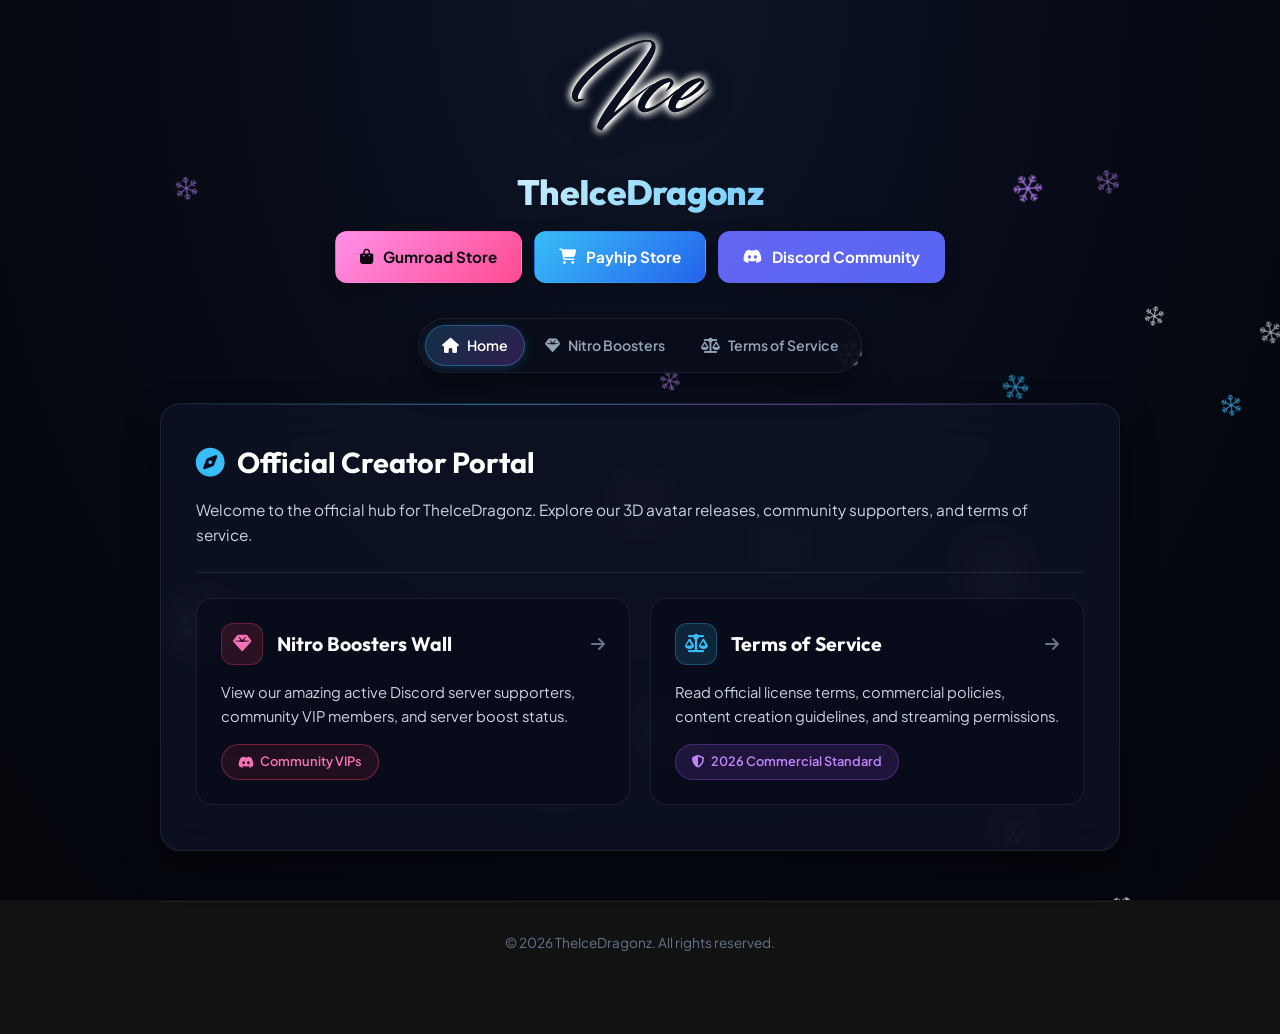
==== Site/index.html @ 6e4f4c60 "❤️" ====
<!DOCTYPE html>
<html lang="en">
<head>
    <meta charset="UTF-8">
    <meta name="viewport" content="width=device-width, initial-scale=1.0">
    <title>TheIceDragonz | Official Hub & VRChat Avatars</title>
    
    <!-- SEO & Metadata -->
    <meta name="description" content="Official website of TheIceDragonz - VRChat 3D avatars, Unity tools, Discord community and digital assets.">
    <meta name="keywords" content="TheIceDragonz, VRChat Avatars, Kaya and Kade, Unity Tool, 3D Assets, Gumroad, Payhip, Discord Community">
    <meta name="author" content="TheIceDragonz">
    <meta name="theme-color" content="#06080e">
    <link rel="icon" type="image/png" href="Ice.png">

    <!-- Open Graph / Social Cards -->
    <meta property="og:type" content="website">
    <meta property="og:title" content="TheIceDragonz | Official Hub & 3D Creations">
    <meta property="og:description" content="Explore official VRChat 3D avatars, store links, ToS, and Discord community.">
    <meta property="og:image" content="Ice.png">
    <meta property="og:url" content="https://theicedragonz.github.io/">

    <!-- Twitter Card -->
    <meta name="twitter:card" content="summary_large_image">
    <meta name="twitter:title" content="TheIceDragonz | Official Hub">
    <meta name="twitter:description" content="Official hub for TheIceDragonz creations and community.">
    <meta name="twitter:image" content="Ice.png">

    <!-- Google Fonts -->
    <link rel="preconnect" href="https://fonts.googleapis.com">
    <link rel="preconnect" href="https://fonts.gstatic.com" crossorigin>
    <link href="https://fonts.googleapis.com/css2?family=Outfit:wght@500;600;700;800&family=Plus+Jakarta+Sans:wght@300;400;500;600;700;800&display=swap" rel="stylesheet">
    
    <!-- Font Awesome Icons -->
    <link rel="stylesheet" href="https://cdnjs.cloudflare.com/ajax/libs/font-awesome/6.5.1/css/all.min.css">
    
    <!-- Custom Style System -->
    <link rel="stylesheet" href="css/style.css">
</head>
<body>

    <div class="wrapper">
        
        <!-- Brand Profile & Hero Header -->
        <header class="brand-header">
            <div class="logo-container">
                <a href="./">
                    <img src="Ice.png" onerror="this.onerror=null; this.src='https://raw.githubusercontent.com/TheIceDragonz/theicedragonz.github.io/main/Ice.png'" alt="TheIceDragonz Logo" class="brand-logo">
                </a>
            </div>
            
            <h1 class="brand-title">TheIceDragonz</h1>

            <!-- Official Store & Community Actions -->
            <div class="store-links">
                <a href="https://theicedragonz.gumroad.com/" class="btn-main btn-gumroad" target="_blank" rel="noopener noreferrer">
                    <i class="fa-solid fa-bag-shopping"></i> Gumroad Store
                </a>
                <a href="https://payhip.com/TheIceDragonz" class="btn-main btn-payhip" target="_blank" rel="noopener noreferrer">
                    <i class="fa-solid fa-cart-shopping"></i> Payhip Store
                </a>
                <a href="https://discord.com/invite/yf8vG5Ddcb" class="btn-main btn-discord" target="_blank" rel="noopener noreferrer">
                    <i class="fa-brands fa-discord"></i> Discord Community
                </a>
            </div>
        </header>

        <!-- Multi-page Navigation Bar -->
        <nav class="nav-tabs-container" aria-label="Main Navigation">
            <div class="nav-tabs">
                <a href="./" class="nav-tab-btn active" style="text-decoration: none;">
                    <i class="fa-solid fa-house"></i> Home
                </a>
                <a href="boosters/" class="nav-tab-btn" style="text-decoration: none;">
                    <i class="fa-solid fa-gem"></i> Nitro Boosters
                </a>
                <a href="tos/" class="nav-tab-btn" style="text-decoration: none;">
                    <i class="fa-solid fa-scale-balanced"></i> Terms of Service
                </a>
            </div>
        </nav>

        <!-- ================================================================
             HOME PORTAL HUB CARDS
             ================================================================ -->
        <main class="content-section active">
            <div class="glass-card">
                
                <div class="card-hero-banner" style="margin-bottom: 25px;">
                    <div class="card-header-top">
                        <h2 class="section-main-title">
                            <i class="fa-solid fa-compass" style="color: var(--primary);"></i> Official Creator Portal
                        </h2>
                    </div>
                    <p class="card-intro-desc">
                        Welcome to the official hub for TheIceDragonz. Explore our 3D avatar releases, community supporters, and terms of service.
                    </p>
                </div>

                <!-- Fast Navigation Hub Cards -->
                <div style="display: grid; grid-template-columns: repeat(auto-fit, minmax(280px, 1fr)); gap: 20px; margin-bottom: 10px;">
                    
                    <!-- Card 1: Nitro Boosters -->
                    <a href="boosters/" style="text-decoration: none; color: inherit; display: block;">
                        <div class="tos-clause" style="height: 100%; display: flex; flex-direction: column; justify-content: space-between; margin-bottom: 0;">
                            <div>
                                <div class="clause-header">
                                    <div class="clause-title-wrap">
                                        <div class="clause-icon" style="background: rgba(244, 63, 94, 0.15); color: #f472b6; border: 1px solid rgba(244, 63, 94, 0.3);">
                                            <i class="fa-solid fa-gem"></i>
                                        </div>
                                        <h3 class="clause-title">Nitro Boosters Wall</h3>
                                    </div>
                                    <i class="fa-solid fa-arrow-right" style="color: var(--text-dim);"></i>
                                </div>
                                <p style="color: var(--text-secondary); font-size: 0.92rem; line-height: 1.6;">
                                    View our amazing active Discord server supporters, community VIP members, and server boost status.
                                </p>
                            </div>
                            <div style="margin-top: 16px;">
                                <span class="product-pill-badge" style="border-color: rgba(244, 63, 94, 0.4); color: #f472b6; background: rgba(244, 63, 94, 0.1); font-size: 0.8rem;">
                                    <i class="fa-brands fa-discord"></i> Community VIPs
                                </span>
                            </div>
                        </div>
                    </a>

                    <!-- Card 2: Terms of Service -->
                    <a href="tos/" style="text-decoration: none; color: inherit; display: block;">
                        <div class="tos-clause" style="height: 100%; display: flex; flex-direction: column; justify-content: space-between; margin-bottom: 0;">
                            <div>
                                <div class="clause-header">
                                    <div class="clause-title-wrap">
                                        <div class="clause-icon blue">
                                            <i class="fa-solid fa-scale-balanced"></i>
                                        </div>
                                        <h3 class="clause-title">Terms of Service</h3>
                                    </div>
                                    <i class="fa-solid fa-arrow-right" style="color: var(--text-dim);"></i>
                                </div>
                                <p style="color: var(--text-secondary); font-size: 0.92rem; line-height: 1.6;">
                                    Read official license terms, commercial policies, content creation guidelines, and streaming permissions.
                                </p>
                            </div>
                            <div style="margin-top: 16px;">
                                <span class="product-pill-badge" style="font-size: 0.8rem;">
                                    <i class="fa-solid fa-shield-halved"></i> 2026 Commercial Standard
                                </span>
                            </div>
                        </div>
                    </a>

                </div>

            </div>
        </main>

        <!-- Footer -->
        <footer>
            <p>&copy; 2026 TheIceDragonz. All rights reserved.</p>
        </footer>

    </div>

    <!-- Floating Particle Catch Counter (Bottom Right) -->
    <div id="particle-counter-widget" class="particle-counter-widget" title="Particles caught!">
        <div class="counter-icon-wrap">
            <img src="CustomCursor/pusheen-the-cat-eating-rice-animated-pointer-32x32.png" alt="Pusheen" class="counter-cat-icon">
        </div>
        <div class="counter-data">
            <span class="counter-number" id="particle-caught-count">0</span>
            <span class="counter-label">Caught</span>
        </div>
    </div>

    <!-- Floating Back to Top Button -->
    <button id="back-to-top" class="back-to-top-btn" title="Back to Top" aria-label="Back to Top">
        <i class="fa-solid fa-chevron-up"></i>
    </button>

    <!-- Toast Notification Container -->
    <div id="toast-container"></div>

    <!-- Application Scripts -->
    <script src="js/particles.js"></script>
    <script src="js/main.js"></script>
</body>
</html>
---- Site/css/style.css ----
/* ==========================================================================
   TheIceDragonz - Modern Frost Glassmorphism Design System
   ========================================================================== */

:root {
    /* Color Palette - Glacial Frost & Amethyst */
    --bg-base: #06080e;
    --bg-surface: #0a0e1a;
    --bg-card: rgba(14, 20, 38, 0.72);
    --bg-card-hover: rgba(20, 29, 54, 0.85);
    --bg-subcard: rgba(8, 12, 24, 0.65);
    --bg-input: rgba(12, 17, 33, 0.8);
    
    /* Brand Accent Colors */
    --primary: #38bdf8;          /* Ice Cyan */
    --primary-glow: rgba(56, 189, 248, 0.35);
    --primary-dark: #0284c7;
    --secondary: #a855f7;        /* Glacial Amethyst */
    --secondary-glow: rgba(168, 85, 247, 0.35);
    --secondary-light: #c084fc;
    --accent-emerald: #34d399;   /* Success / Allowed */
    --accent-emerald-glow: rgba(52, 211, 153, 0.25);
    --accent-rose: #f43f5e;      /* Danger / Prohibited */
    --accent-rose-glow: rgba(244, 63, 94, 0.25);
    --accent-amber: #fbbf24;     /* Warning / Notice */
    
    /* Social Colors */
    --discord: #5865F2;
    --discord-glow: rgba(88, 101, 242, 0.4);
    --discord-hover: #4752C4;
    --gumroad: #ff90e8;
    --gumroad-gradient: linear-gradient(135deg, #ff90e8 0%, #ff4b91 100%);
    --payhip: #38bdf8;
    --payhip-gradient: linear-gradient(135deg, #38bdf8 0%, #2563eb 100%);
    --nitro-gradient: linear-gradient(135deg, #f43f5e 0%, #ec4899 50%, #8b5cf6 100%);

    /* Typography & Text Colors */
    --text-primary: #f8fafc;
    --text-secondary: #cbd5e1;
    --text-muted: #94a3b8;
    --text-dim: #64748b;
    --font-main: 'Plus Jakarta Sans', -apple-system, BlinkMacSystemFont, 'Segoe UI', Roboto, sans-serif;
    --font-heading: 'Outfit', 'Plus Jakarta Sans', sans-serif;

    /* Borders & Outlines */
    --border-card: rgba(255, 255, 255, 0.08);
    --border-card-hover: rgba(56, 189, 248, 0.35);
    --border-highlight: rgba(168, 85, 247, 0.3);
    
    /* Dimensions & Radii */
    --radius-xl: 20px;
    --radius-lg: 16px;
    --radius-md: 12px;
    --radius-sm: 8px;
    --radius-pill: 9999px;
    
    /* Transitions & Shadows */
    --transition-fast: 0.2s cubic-bezier(0.4, 0, 0.2, 1);
    --transition-base: 0.3s cubic-bezier(0.4, 0, 0.2, 1);
    --transition-smooth: 0.5s cubic-bezier(0.16, 1, 0.3, 1);
    --shadow-card: 0 16px 36px rgba(0, 0, 0, 0.45);
    --shadow-glow: 0 0 25px var(--primary-glow);
}

/* ==========================================================================
   Base & Reset
   ========================================================================== */

*, *::before, *::after {
    box-sizing: border-box;
    margin: 0;
    padding: 0;
}

html {
    scroll-behavior: smooth;
    color-scheme: dark;
}

body {
    background: radial-gradient(ellipse at 50% 0%, #0d1527 0%, #060913 60%, #03050a 100%);
    background-attachment: fixed;
    color: var(--text-primary);
    font-family: var(--font-main);
    line-height: 1.65;
    min-height: 100vh;
    overflow-x: hidden;
    position: relative;
    -webkit-font-smoothing: antialiased;
    -moz-osx-font-smoothing: grayscale;
}

/* Custom Pusheen Cursors */
html, body {
    cursor: url('../CustomCursor/pusheen-the-cat-animated-cursor-1-32x32.png'), auto !important;
}

a,
button,
input,
select,
textarea,
[role="button"],
[role="tab"],
.btn-main,
.btn-secondary,
.nav-tab-btn,
.faq-question,
.clause-copy-btn,
.tos-search-clear,
.back-to-top-btn {
    cursor: url('../CustomCursor/pusheen-the-cat-animated-pointer-32x32.png'), pointer !important;
}

/* Eating Rice Temporary Cursor (Triggered when clicking background particles) */
body.cursor-eating-rice,
body.cursor-eating-rice * {
    cursor: url('../CustomCursor/pusheen-the-cat-eating-rice-animated-pointer-32x32.png'), auto !important;
}


/* Canvas Background for Snow & Frost Sparks */
#particles-canvas {
    position: fixed;
    top: 0;
    left: 0;
    width: 100%;
    height: 100%;
    pointer-events: none;
    z-index: 0;
}

/* Layout Wrapper */

.wrapper {
    position: relative;
    z-index: 1;
    width: 100%;
    max-width: 1000px;
    margin: 0 auto;
    padding: 30px 20px 80px;
}

/* ==========================================================================
   Header & Hero
   ========================================================================== */

.brand-header {
    text-align: center;
    margin-bottom: 35px;
    animation: fadeInDown 0.8s ease-out;
}

.logo-container {
    position: relative;
    display: inline-block;
    margin-bottom: 16px;
}

.brand-logo {
    position: relative;
    z-index: 2;
    max-height: 110px;
    max-width: 160px;
    object-fit: contain;
    filter: drop-shadow(0 4px 12px rgba(0, 0, 0, 0.4));
    display: block;
}

.brand-title {
    font-family: var(--font-heading);
    font-size: 2.2rem;
    font-weight: 800;
    letter-spacing: -0.02em;
    background: linear-gradient(135deg, #ffffff 20%, #7dd3fc 60%, #c084fc 100%);
    -webkit-background-clip: text;
    -webkit-text-fill-color: transparent;
    margin-bottom: 6px;
}

.brand-subtitle {
    color: var(--text-muted);
    font-size: 1rem;
    font-weight: 500;
    display: flex;
    align-items: center;
    justify-content: center;
    flex-wrap: wrap;
    gap: 8px;
    margin-bottom: 20px;
}

.creator-badges {
    display: flex;
    justify-content: center;
    flex-wrap: wrap;
    gap: 8px;
    margin-bottom: 24px;
}

.badge-tag {
    display: inline-flex;
    align-items: center;
    gap: 6px;
    padding: 4px 12px;
    border-radius: var(--radius-pill);
    font-size: 0.8rem;
    font-weight: 600;
    letter-spacing: 0.03em;
    background: rgba(255, 255, 255, 0.04);
    border: 1px solid var(--border-card);
    color: var(--text-secondary);
}

.badge-tag i {
    font-size: 0.85rem;
}

.badge-tag.cyan {
    background: rgba(56, 189, 248, 0.1);
    color: var(--primary);
    border-color: rgba(56, 189, 248, 0.25);
}

.badge-tag.purple {
    background: rgba(168, 85, 247, 0.1);
    color: var(--secondary-light);
    border-color: rgba(168, 85, 247, 0.25);
}

.badge-tag.emerald {
    background: rgba(52, 211, 153, 0.1);
    color: var(--accent-emerald);
    border-color: rgba(52, 211, 153, 0.25);
}

/* Hero Store Links */
.store-links {
    display: flex;
    justify-content: center;
    flex-wrap: wrap;
    gap: 12px;
    margin-top: 10px;
}

.btn-main {
    display: inline-flex;
    align-items: center;
    gap: 10px;
    padding: 12px 24px;
    border-radius: var(--radius-md);
    font-size: 0.95rem;
    font-weight: 700;
    text-decoration: none;
    transition: var(--transition-base);
    box-shadow: 0 4px 16px rgba(0, 0, 0, 0.35);
    border: 1px solid transparent;
    cursor: pointer;
    position: relative;
    overflow: hidden;
}

.btn-main::after {
    content: '';
    position: absolute;
    top: 0;
    left: -100%;
    width: 60%;
    height: 100%;
    background: linear-gradient(90deg, transparent, rgba(255, 255, 255, 0.2), transparent);
    transform: skewX(-20deg);
    transition: 0.6s;
}

.btn-main:hover::after {
    left: 140%;
}

.btn-gumroad {
    background: var(--gumroad-gradient);
    color: #0d0714;
}

.btn-gumroad:hover {
    transform: translateY(-2px);
    box-shadow: 0 8px 25px rgba(255, 75, 145, 0.45);
    filter: brightness(1.08);
}

.btn-payhip {
    background: var(--payhip-gradient);
    color: #ffffff;
}

.btn-payhip:hover {
    transform: translateY(-2px);
    box-shadow: 0 8px 25px rgba(37, 99, 235, 0.45);
    filter: brightness(1.08);
}

.btn-discord {
    background: linear-gradient(135deg, #6366f1 0%, var(--discord) 100%);
    color: #ffffff;
}

.btn-discord:hover {
    transform: translateY(-2px);
    box-shadow: 0 8px 25px var(--discord-glow);
    filter: brightness(1.08);
}

/* ==========================================================================
   Navigation Bar Tabs
   ========================================================================== */

.nav-tabs-container {
    display: flex;
    justify-content: center;
    margin-bottom: 30px;
    position: sticky;
    top: 15px;
    z-index: 100;
}

.nav-tabs {
    display: inline-flex;
    background: rgba(10, 14, 26, 0.85);
    backdrop-filter: blur(20px);
    -webkit-backdrop-filter: blur(20px);
    border: 1px solid var(--border-card);
    border-radius: var(--radius-pill);
    padding: 6px;
    box-shadow: 0 10px 30px rgba(0, 0, 0, 0.5);
    gap: 4px;
    max-width: 100%;
    overflow-x: auto;
    scrollbar-width: none;
}

.nav-tabs::-webkit-scrollbar {
    display: none;
}

.nav-tab-btn {
    background: transparent;
    border: none;
    color: var(--text-muted);
    font-family: var(--font-main);
    font-size: 0.88rem;
    font-weight: 600;
    padding: 8px 16px;
    border-radius: var(--radius-pill);
    cursor: pointer;
    display: flex;
    align-items: center;
    gap: 8px;
    white-space: nowrap;
    transition: var(--transition-fast);
}

.nav-tab-btn i {
    font-size: 0.95rem;
}

.nav-tab-btn:hover {
    color: var(--text-primary);
    background: rgba(255, 255, 255, 0.05);
}

.nav-tab-btn.active {
    background: linear-gradient(135deg, rgba(56, 189, 248, 0.2) 0%, rgba(168, 85, 247, 0.25) 100%);
    color: #ffffff;
    border: 1px solid rgba(56, 189, 248, 0.35);
    box-shadow: 0 2px 10px rgba(56, 189, 248, 0.2);
}

/* ==========================================================================
   Main Glass Content Panels
   ========================================================================== */

.content-section {
    display: none;
    animation: fadeIn 0.4s ease-out;
}

.content-section.active {
    display: block;
}

.glass-card {
    background: var(--bg-card);
    backdrop-filter: blur(20px);
    -webkit-backdrop-filter: blur(20px);
    border: 1px solid var(--border-card);
    border-radius: var(--radius-xl);
    padding: 35px;
    box-shadow: var(--shadow-card);
    position: relative;
    overflow: hidden;
}

.glass-card::before {
    content: '';
    position: absolute;
    top: 0;
    left: 0;
    right: 0;
    height: 1px;
    background: linear-gradient(90deg, transparent, rgba(56, 189, 248, 0.5), rgba(168, 85, 247, 0.5), transparent);
}

/* Hero Section Banner inside Card */
.card-hero-banner {
    border-bottom: 1px solid var(--border-card);
    padding-bottom: 25px;
    margin-bottom: 28px;
    display: flex;
    flex-direction: column;
    gap: 12px;
}

.card-header-top {
    display: flex;
    align-items: center;
    justify-content: space-between;
    flex-wrap: wrap;
    gap: 12px;
}

.section-main-title {
    font-family: var(--font-heading);
    font-size: 1.8rem;
    font-weight: 700;
    color: #ffffff;
    display: flex;
    align-items: center;
    gap: 12px;
}

.section-main-title i {
    color: var(--primary);
}

.product-pill-badge {
    background: rgba(168, 85, 247, 0.15);
    color: var(--secondary-light);
    border: 1px solid var(--border-highlight);
    padding: 6px 16px;
    border-radius: var(--radius-pill);
    font-size: 0.85rem;
    font-weight: 600;
    display: inline-flex;
    align-items: center;
    gap: 6px;
}

.card-intro-desc {
    color: var(--text-secondary);
    font-size: 0.96rem;
    line-height: 1.6;
}

/* ==========================================================================
   Terms of Service (ToS) Styles
   ========================================================================== */

/* Quick Rules Summary Matrix */
.tos-summary-matrix {
    display: grid;
    grid-template-columns: 1fr 1fr;
    gap: 16px;
    margin-bottom: 28px;
}

.matrix-card {
    background: var(--bg-subcard);
    border-radius: var(--radius-md);
    padding: 18px 20px;
    border: 1px solid var(--border-card);
}

.matrix-card.allowed {
    border-left: 4px solid var(--accent-emerald);
}

.matrix-card.prohibited {
    border-left: 4px solid var(--accent-rose);
}

.matrix-header {
    display: flex;
    align-items: center;
    gap: 10px;
    font-family: var(--font-heading);
    font-size: 1.05rem;
    font-weight: 700;
    margin-bottom: 12px;
}

.matrix-card.allowed .matrix-header {
    color: var(--accent-emerald);
}

.matrix-card.prohibited .matrix-header {
    color: var(--accent-rose);
}

.matrix-list {
    list-style: none;
    display: flex;
    flex-direction: column;
    gap: 8px;
    font-size: 0.88rem;
    color: var(--text-secondary);
}

.matrix-list li {
    display: flex;
    align-items: flex-start;
    gap: 8px;
}

.matrix-list li i {
    margin-top: 4px;
    font-size: 0.8rem;
}

.matrix-card.allowed .matrix-list li i {
    color: var(--accent-emerald);
}

.matrix-card.prohibited .matrix-list li i {
    color: var(--accent-rose);
}

/* Search Bar for ToS */
.tos-search-box {
    position: relative;
    margin-bottom: 24px;
}

.tos-search-input {
    width: 100%;
    background: var(--bg-input);
    border: 1px solid var(--border-card);
    border-radius: var(--radius-md);
    padding: 14px 44px 14px 44px;
    color: var(--text-primary);
    font-family: var(--font-main);
    font-size: 0.95rem;
    outline: none;
    transition: var(--transition-fast);
}

.tos-search-input:focus {
    border-color: var(--primary);
    box-shadow: 0 0 15px var(--primary-glow);
}

.tos-search-icon {
    position: absolute;
    left: 16px;
    top: 50%;
    transform: translateY(-50%);
    color: var(--text-muted);
    font-size: 0.95rem;
}

.tos-search-clear {
    position: absolute;
    right: 14px;
    top: 50%;
    transform: translateY(-50%);
    background: transparent;
    border: none;
    color: var(--text-dim);
    cursor: pointer;
    display: none;
    font-size: 1rem;
}

.tos-search-clear:hover {
    color: var(--text-primary);
}

/* Clauses & Sections */
.tos-clause {
    background: var(--bg-subcard);
    border: 1px solid var(--border-card);
    border-radius: var(--radius-lg);
    padding: 24px;
    margin-bottom: 20px;
    position: relative;
}

.clause-header {
    display: flex;
    align-items: center;
    justify-content: space-between;
    margin-bottom: 16px;
    gap: 12px;
}

.clause-title-wrap {
    display: flex;
    align-items: center;
    gap: 14px;
}

.clause-icon {
    width: 42px;
    height: 42px;
    border-radius: var(--radius-md);
    display: flex;
    align-items: center;
    justify-content: center;
    font-size: 1.15rem;
    flex-shrink: 0;
}

.clause-icon.purple { background: rgba(168, 85, 247, 0.15); color: var(--secondary-light); border: 1px solid var(--border-highlight); }
.clause-icon.blue { background: rgba(56, 189, 248, 0.15); color: var(--primary); border: 1px solid rgba(56, 189, 248, 0.3); }
.clause-icon.red { background: rgba(244, 63, 94, 0.15); color: var(--accent-rose); border: 1px solid rgba(244, 63, 94, 0.3); }
.clause-icon.discord { background: rgba(88, 101, 242, 0.15); color: #818cf8; border: 1px solid rgba(88, 101, 242, 0.3); }
.clause-icon.green { background: rgba(52, 211, 153, 0.15); color: var(--accent-emerald); border: 1px solid rgba(52, 211, 153, 0.3); }

.clause-title {
    font-family: var(--font-heading);
    font-size: 1.22rem;
    font-weight: 700;
    color: #ffffff;
}

.clause-copy-btn {
    background: rgba(255, 255, 255, 0.05);
    border: 1px solid var(--border-card);
    color: var(--text-dim);
    border-radius: var(--radius-sm);
    width: 32px;
    height: 32px;
    display: flex;
    align-items: center;
    justify-content: center;
    cursor: pointer;
    transition: var(--transition-fast);
    font-size: 0.85rem;
}

.clause-copy-btn:hover {
    color: var(--primary);
    border-color: var(--primary);
    background: rgba(56, 189, 248, 0.1);
}

.clause-intro {
    color: var(--text-muted);
    font-size: 0.93rem;
    margin-bottom: 16px;
}

.clause-list {
    list-style: none;
    display: flex;
    flex-direction: column;
    gap: 14px;
}

.clause-item {
    display: flex;
    align-items: flex-start;
    gap: 12px;
    font-size: 0.92rem;
    color: var(--text-secondary);
    line-height: 1.6;
}

.clause-item-icon {
    font-size: 0.85rem;
    margin-top: 5px;
    flex-shrink: 0;
}

.clause-item-icon.check { color: var(--primary); }
.clause-item-icon.xmark { color: var(--accent-rose); }
.clause-item-icon.heart { color: #f472b6; }
.clause-item-icon.shield { color: var(--accent-emerald); }

.clause-item strong {
    color: #ffffff;
    font-weight: 600;
}

/* Callout Boxes */
.callout-box {
    border-radius: var(--radius-md);
    padding: 16px 20px;
    margin-top: 16px;
    font-size: 0.92rem;
}

.callout-support {
    background: rgba(88, 101, 242, 0.08);
    border-left: 4px solid var(--discord);
    border-top: 1px solid rgba(88, 101, 242, 0.2);
    border-right: 1px solid rgba(88, 101, 242, 0.2);
    border-bottom: 1px solid rgba(88, 101, 242, 0.2);
    display: flex;
    flex-direction: column;
    gap: 14px;
}

.callout-support-content h4 {
    color: #ffffff;
    font-size: 1rem;
    display: flex;
    align-items: center;
    gap: 8px;
    margin-bottom: 4px;
}

.callout-support-actions {
    display: flex;
    justify-content: flex-start;
}

/* ToS Bottom Actions */
.tos-actions-bar {
    display: flex;
    align-items: center;
    justify-content: space-between;
    flex-wrap: wrap;
    gap: 12px;
    margin-top: 25px;
    padding-top: 20px;
    border-top: 1px solid var(--border-card);
}

.btn-secondary {
    display: inline-flex;
    align-items: center;
    gap: 8px;
    padding: 10px 18px;
    background: rgba(255, 255, 255, 0.05);
    border: 1px solid var(--border-card);
    border-radius: var(--radius-md);
    color: var(--text-secondary);
    font-family: var(--font-main);
    font-size: 0.88rem;
    font-weight: 600;
    cursor: pointer;
    transition: var(--transition-fast);
    text-decoration: none;
}

.btn-secondary:hover {
    background: rgba(255, 255, 255, 0.1);
    color: #ffffff;
    border-color: rgba(255, 255, 255, 0.2);
}

/* ==========================================================================
   Discord Nitro Boosters Wall
   ========================================================================== */

.boosters-stats-header {
    background: linear-gradient(135deg, rgba(88, 101, 242, 0.15) 0%, rgba(244, 63, 94, 0.15) 100%);
    border: 1px solid rgba(88, 101, 242, 0.3);
    border-radius: var(--radius-lg);
    padding: 22px 25px;
    margin-bottom: 28px;
    display: flex;
    align-items: center;
    justify-content: space-between;
    flex-wrap: wrap;
    gap: 16px;
}

.boosters-stat-item {
    display: flex;
    align-items: center;
    gap: 14px;
}

.stat-icon-wrap {
    width: 48px;
    height: 48px;
    border-radius: 50%;
    background: var(--nitro-gradient);
    display: flex;
    align-items: center;
    justify-content: center;
    font-size: 1.3rem;
    color: #ffffff;
    box-shadow: 0 4px 15px rgba(244, 63, 94, 0.4);
}

.stat-info h3 {
    font-family: var(--font-heading);
    font-size: 1.4rem;
    font-weight: 800;
    color: #ffffff;
}

.stat-info p {
    color: var(--text-muted);
    font-size: 0.85rem;
}

.boosters-grid {
    display: grid;
    grid-template-columns: repeat(auto-fill, minmax(260px, 1fr));
    gap: 18px;
    margin-bottom: 30px;
}

.booster-card {
    background: var(--bg-subcard);
    border: 1px solid var(--border-card);
    border-radius: var(--radius-lg);
    padding: 18px;
    display: flex;
    align-items: center;
    gap: 16px;
    transition: var(--transition-base);
    position: relative;
    overflow: hidden;
}

.booster-card::after {
    content: '';
    position: absolute;
    top: -50%;
    right: -50%;
    width: 100%;
    height: 100%;
    background: radial-gradient(circle, rgba(236, 72, 153, 0.1) 0%, transparent 70%);
    pointer-events: none;
}

.booster-card:hover {
    border-color: rgba(244, 63, 94, 0.4);
    background: var(--bg-card-hover);
    transform: translateY(-3px);
    box-shadow: 0 10px 25px rgba(244, 63, 94, 0.15);
}

.booster-avatar-wrap {
    position: relative;
    width: 52px;
    height: 52px;
    flex-shrink: 0;
}

.booster-avatar {
    width: 100%;
    height: 100%;
    border-radius: 50%;
    object-fit: cover;
    border: 2px solid rgba(255, 255, 255, 0.1);
    box-shadow: 0 4px 10px rgba(0, 0, 0, 0.4);
}

.booster-badge-icon {
    position: absolute;
    bottom: -2px;
    right: -2px;
    width: 20px;
    height: 20px;
    border-radius: 50%;
    background: var(--nitro-gradient);
    color: #ffffff;
    font-size: 0.65rem;
    display: flex;
    align-items: center;
    justify-content: center;
    border: 2px solid var(--bg-surface);
}

.booster-info {
    flex: 1;
    min-width: 0;
}

.booster-name {
    font-family: var(--font-heading);
    font-size: 1rem;
    font-weight: 700;
    color: #ffffff;
    white-space: nowrap;
    overflow: hidden;
    text-overflow: ellipsis;
    margin-bottom: 3px;
}

.booster-tenure {
    display: inline-flex;
    align-items: center;
    gap: 4px;
    font-size: 0.76rem;
    color: #f472b6;
    font-weight: 600;
    background: rgba(244, 63, 94, 0.1);
    padding: 2px 8px;
    border-radius: var(--radius-pill);
    margin-bottom: 2px;
}

.booster-date {
    font-size: 0.75rem;
    color: var(--text-dim);
}

.boost-cta-box {
    background: linear-gradient(135deg, rgba(88, 101, 242, 0.12) 0%, rgba(168, 85, 247, 0.12) 100%);
    border: 1px solid rgba(88, 101, 242, 0.3);
    border-radius: var(--radius-lg);
    padding: 24px;
    text-align: center;
    display: flex;
    flex-direction: column;
    align-items: center;
    gap: 14px;
}

.boost-cta-box h3 {
    font-family: var(--font-heading);
    font-size: 1.3rem;
    color: #ffffff;
}

.boost-cta-box p {
    color: var(--text-secondary);
    font-size: 0.92rem;
    max-width: 600px;
}

/* ==========================================================================
   Unity License Activation Guide & FAQ
   ========================================================================== */

.steps-flow {
    display: grid;
    grid-template-columns: repeat(auto-fit, minmax(200px, 1fr));
    gap: 18px;
    margin-bottom: 35px;
}

.step-card {
    background: var(--bg-subcard);
    border: 1px solid var(--border-card);
    border-radius: var(--radius-lg);
    padding: 22px 18px;
    position: relative;
    transition: var(--transition-base);
}

.step-card:hover {
    border-color: var(--primary);
    background: var(--bg-card-hover);
    transform: translateY(-3px);
}

.step-number {
    position: absolute;
    top: 14px;
    right: 16px;
    font-family: var(--font-heading);
    font-size: 1.8rem;
    font-weight: 800;
    color: rgba(255, 255, 255, 0.06);
}

.step-icon-wrap {
    width: 44px;
    height: 44px;
    border-radius: var(--radius-md);
    background: rgba(56, 189, 248, 0.12);
    border: 1px solid rgba(56, 189, 248, 0.25);
    color: var(--primary);
    display: flex;
    align-items: center;
    justify-content: center;
    font-size: 1.15rem;
    margin-bottom: 14px;
}

.step-card h4 {
    font-family: var(--font-heading);
    font-size: 1.05rem;
    font-weight: 700;
    color: #ffffff;
    margin-bottom: 8px;
}

.step-card p {
    font-size: 0.85rem;
    color: var(--text-muted);
    line-height: 1.5;
}

/* FAQ Accordion */
.faq-list {
    display: flex;
    flex-direction: column;
    gap: 12px;
}

.faq-item {
    background: var(--bg-subcard);
    border: 1px solid var(--border-card);
    border-radius: var(--radius-md);
    overflow: hidden;
    transition: var(--transition-fast);
}

.faq-item:hover {
    border-color: rgba(255, 255, 255, 0.15);
}

.faq-question {
    width: 100%;
    padding: 16px 20px;
    background: transparent;
    border: none;
    color: #ffffff;
    font-family: var(--font-heading);
    font-size: 0.98rem;
    font-weight: 600;
    text-align: left;
    display: flex;
    align-items: center;
    justify-content: space-between;
    gap: 12px;
    cursor: pointer;
}

.faq-question i {
    color: var(--primary);
    font-size: 0.85rem;
    transition: var(--transition-fast);
}

.faq-item.open .faq-question i {
    transform: rotate(180deg);
}

.faq-answer {
    max-height: 0;
    overflow: hidden;
    transition: max-height 0.35s ease-out;
    padding: 0 20px;
    color: var(--text-secondary);
    font-size: 0.9rem;
    line-height: 1.6;
}

.faq-item.open .faq-answer {
    max-height: 300px;
    padding-bottom: 18px;
}

/* ==========================================================================
   Featured Store & Products Showcase
   ========================================================================== */

.product-showcase-card {
    background: linear-gradient(135deg, rgba(22, 27, 46, 0.9) 0%, rgba(13, 16, 28, 0.9) 100%);
    border: 1px solid var(--border-highlight);
    border-radius: var(--radius-lg);
    padding: 28px;
    margin-bottom: 25px;
    box-shadow: 0 10px 30px rgba(0, 0, 0, 0.4);
}

.product-card-top {
    display: flex;
    align-items: flex-start;
    justify-content: space-between;
    flex-wrap: wrap;
    gap: 16px;
    margin-bottom: 18px;
}

.product-title-group h3 {
    font-family: var(--font-heading);
    font-size: 1.6rem;
    font-weight: 800;
    color: #ffffff;
    margin-bottom: 6px;
}

.product-tagline {
    color: var(--secondary-light);
    font-weight: 600;
    font-size: 0.92rem;
}

.feature-pill-list {
    display: flex;
    flex-wrap: wrap;
    gap: 8px;
    margin: 18px 0 24px;
}

.feature-pill {
    background: rgba(255, 255, 255, 0.05);
    border: 1px solid var(--border-card);
    padding: 5px 12px;
    border-radius: var(--radius-pill);
    font-size: 0.8rem;
    color: var(--text-secondary);
    display: inline-flex;
    align-items: center;
    gap: 6px;
}

.product-actions {
    display: flex;
    flex-wrap: wrap;
    gap: 12px;
}

/* ==========================================================================
   Toast Notifications
   ========================================================================== */

#toast-container {
    position: fixed;
    bottom: 25px;
    right: 25px;
    z-index: 1000;
    display: flex;
    flex-direction: column;
    gap: 10px;
    pointer-events: none;
}

.toast {
    background: rgba(15, 23, 42, 0.95);
    backdrop-filter: blur(12px);
    border: 1px solid var(--primary);
    color: #ffffff;
    padding: 12px 20px;
    border-radius: var(--radius-md);
    box-shadow: 0 10px 25px rgba(0, 0, 0, 0.5);
    font-size: 0.88rem;
    font-weight: 600;
    display: flex;
    align-items: center;
    gap: 10px;
    animation: slideInUp 0.3s ease-out, fadeOut 0.3s ease-in 2.7s forwards;
    pointer-events: auto;
}

.toast i {
    color: var(--primary);
}

@keyframes slideInUp {
    from { transform: translateY(30px); opacity: 0; }
    to { transform: translateY(0); opacity: 1; }
}

@keyframes fadeOut {
    to { opacity: 0; transform: translateY(-10px); }
}

/* ==========================================================================
   Footer
   ========================================================================== */

footer {
    margin-top: 50px;
    text-align: center;
    color: var(--text-dim);
    font-size: 0.85rem;
    border-top: 1px solid rgba(255, 255, 255, 0.06);
    padding-top: 30px;
    display: flex;
    flex-direction: column;
    align-items: center;
    gap: 16px;
}

.footer-cursor-options {
    display: flex;
    align-items: center;
    gap: 8px;
    font-size: 0.8rem;
    color: var(--text-muted);
}

.cursor-btn {
    background: rgba(255, 255, 255, 0.05);
    border: 1px solid var(--border-card);
    color: var(--text-secondary);
    padding: 4px 10px;
    border-radius: var(--radius-pill);
    font-size: 0.75rem;
    cursor: pointer;
    transition: var(--transition-fast);
}

.cursor-btn.active, .cursor-btn:hover {
    background: rgba(56, 189, 248, 0.15);
    border-color: var(--primary);
    color: var(--primary);
}

.back-to-top-btn {
    position: fixed;
    bottom: 25px;
    left: 25px;
    width: 44px;
    height: 44px;
    border-radius: 50%;
    background: rgba(14, 20, 38, 0.85);
    backdrop-filter: blur(10px);
    border: 1px solid var(--border-card);
    color: var(--text-primary);
    display: flex;
    align-items: center;
    justify-content: center;
    font-size: 1rem;
    cursor: pointer;
    transition: var(--transition-fast);
    opacity: 0;
    pointer-events: none;
    z-index: 90;
    box-shadow: 0 4px 15px rgba(0, 0, 0, 0.4);
}

.back-to-top-btn.visible {
    opacity: 1;
    pointer-events: auto;
}

.back-to-top-btn:hover {
    border-color: var(--primary);
    color: var(--primary);
    transform: translateY(-3px);
}

/* ==========================================================================
   Keyframes & Animations
   ========================================================================== */

@keyframes fadeIn {
    from { opacity: 0; transform: translateY(8px); }
    to { opacity: 1; transform: translateY(0); }
}

@keyframes fadeInDown {
    from { opacity: 0; transform: translateY(-20px); }
    to { opacity: 1; transform: translateY(0); }
}

/* ==========================================================================
   Responsive Breakpoints
   ========================================================================== */

@media (max-width: 860px) {
    .tos-summary-matrix {
        grid-template-columns: 1fr;
    }
}

@media (max-width: 768px) {
    .wrapper {
        padding: 20px 14px 60px;
    }
    
    .glass-card {
        padding: 22px 16px;
        border-radius: var(--radius-lg);
    }
    
    .brand-title {
        font-size: 1.7rem;
    }

    .section-main-title {
        font-size: 1.45rem;
    }

    .nav-tabs {
        width: 100%;
        justify-content: flex-start;
    }

    .store-links {
        flex-direction: column;
        width: 100%;
    }

    .btn-main {
        width: 100%;
        justify-content: center;
    }

    .boosters-grid {
        grid-template-columns: 1fr;
    }

    .clause-header {
        flex-direction: column;
        align-items: flex-start;
    }

    .clause-copy-btn {
        display: none;
    }
}

/* ==========================================================================
   Floating Particle Catch Counter (Bottom Right)
   ========================================================================== */

.particle-counter-widget {
    position: fixed;
    bottom: 24px;
    right: 24px;
    z-index: 99;
    display: flex;
    align-items: center;
    gap: 10px;
    background: rgba(13, 17, 27, 0.85);
    backdrop-filter: blur(16px);
    -webkit-backdrop-filter: blur(16px);
    border: 1px solid rgba(56, 189, 248, 0.35);
    border-radius: 999px;
    padding: 6px 16px 6px 8px;
    box-shadow: 0 8px 32px rgba(0, 0, 0, 0.45), 0 0 16px rgba(56, 189, 248, 0.15);
    user-select: none;
    opacity: 0;
    visibility: hidden;
    transform: translateY(20px) scale(0.9);
    pointer-events: none;
    transition: opacity 0.4s cubic-bezier(0.34, 1.56, 0.64, 1), transform 0.4s cubic-bezier(0.34, 1.56, 0.64, 1), visibility 0.4s, box-shadow 0.2s ease, border-color 0.2s ease;
    cursor: default;
}

.particle-counter-widget.visible {
    opacity: 1;
    visibility: visible;
    transform: translateY(0) scale(1);
    pointer-events: auto;
}

.particle-counter-widget.visible:hover {
    transform: translateY(-2px) scale(1.02);
    border-color: rgba(56, 189, 248, 0.6);
    box-shadow: 0 12px 36px rgba(0, 0, 0, 0.55), 0 0 22px rgba(56, 189, 248, 0.25);
}

.particle-counter-widget.pop-effect {
    animation: counterPop 0.35s cubic-bezier(0.34, 1.56, 0.64, 1);
}

@keyframes counterPop {
    0% { transform: scale(1); }
    50% { transform: scale(1.18); }
    100% { transform: scale(1); }
}

.counter-icon-wrap {
    width: 32px;
    height: 32px;
    border-radius: 50%;
    background: rgba(56, 189, 248, 0.12);
    display: flex;
    align-items: center;
    justify-content: center;
    flex-shrink: 0;
}

.counter-cat-icon {
    width: 24px;
    height: 24px;
    object-fit: contain;
}

.counter-data {
    display: flex;
    align-items: baseline;
    gap: 6px;
}

.counter-number {
    font-family: var(--font-heading);
    font-size: 1.25rem;
    font-weight: 800;
    color: #38bdf8;
    line-height: 1;
    text-shadow: 0 0 10px rgba(56, 189, 248, 0.4);
}

.counter-label {
    font-size: 0.75rem;
    font-weight: 600;
    color: var(--text-muted);
    text-transform: uppercase;
    letter-spacing: 0.05em;
}

/* Position back-to-top button slightly higher if both are visible */
.back-to-top-btn {
    position: fixed;
    bottom: 80px;
    right: 24px;
    z-index: 99;
    width: 44px;
    height: 44px;
    border-radius: 50%;
    background: rgba(13, 17, 27, 0.85);
    backdrop-filter: blur(12px);
    border: 1px solid var(--border-light);
    color: var(--text-secondary);
    display: none;
    align-items: center;
    justify-content: center;
    transition: var(--transition-base);
}

.back-to-top-btn.visible {
    display: flex;
}

.back-to-top-btn:hover {
    color: #ffffff;
    border-color: var(--primary);
    transform: translateY(-3px);
}
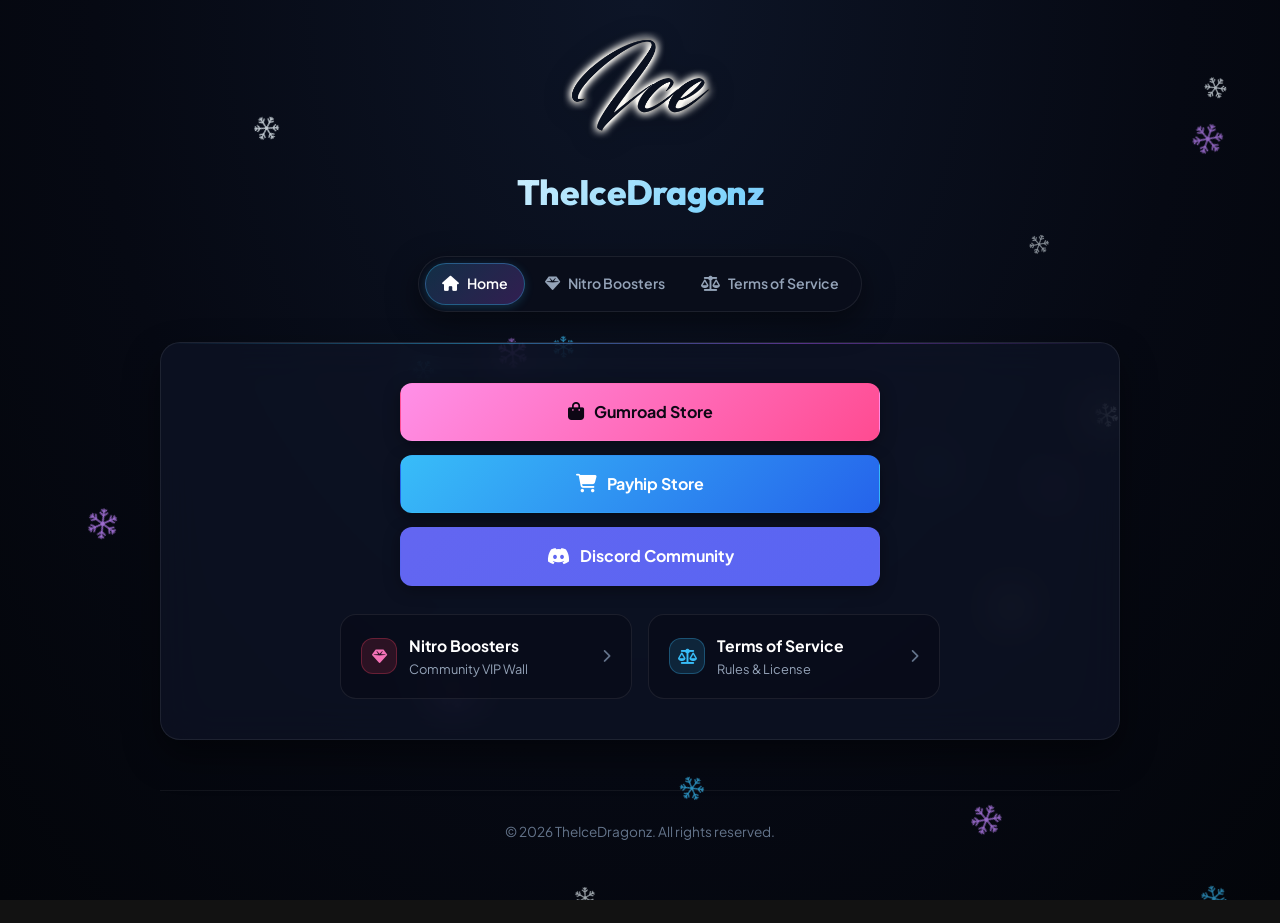
==== commit 65826b9f: "Home" ====
--- a/Site/index.html
+++ b/Site/index.html
@@ -3,27 +3,21 @@
 <head>
     <meta charset="UTF-8">
     <meta name="viewport" content="width=device-width, initial-scale=1.0">
-    <title>TheIceDragonz | Official Hub & VRChat Avatars</title>
+    <title>TheIceDragonz | Official Hub</title>
     
     <!-- SEO & Metadata -->
-    <meta name="description" content="Official website of TheIceDragonz - VRChat 3D avatars, Unity tools, Discord community and digital assets.">
-    <meta name="keywords" content="TheIceDragonz, VRChat Avatars, Kaya and Kade, Unity Tool, 3D Assets, Gumroad, Payhip, Discord Community">
+    <meta name="description" content="Official website of TheIceDragonz - VRChat 3D avatars, Discord community and digital assets.">
+    <meta name="keywords" content="TheIceDragonz, VRChat Avatars, 3D Assets, Gumroad, Payhip, Discord Community">
     <meta name="author" content="TheIceDragonz">
     <meta name="theme-color" content="#06080e">
     <link rel="icon" type="image/png" href="Ice.png">
 
     <!-- Open Graph / Social Cards -->
     <meta property="og:type" content="website">
-    <meta property="og:title" content="TheIceDragonz | Official Hub & 3D Creations">
+    <meta property="og:title" content="TheIceDragonz">
     <meta property="og:description" content="Explore official VRChat 3D avatars, store links, ToS, and Discord community.">
     <meta property="og:image" content="Ice.png">
     <meta property="og:url" content="https://theicedragonz.github.io/">
-
-    <!-- Twitter Card -->
-    <meta name="twitter:card" content="summary_large_image">
-    <meta name="twitter:title" content="TheIceDragonz | Official Hub">
-    <meta name="twitter:description" content="Official hub for TheIceDragonz creations and community.">
-    <meta name="twitter:image" content="Ice.png">
 
     <!-- Google Fonts -->
     <link rel="preconnect" href="https://fonts.googleapis.com">
@@ -49,19 +43,6 @@
             </div>
             
             <h1 class="brand-title">TheIceDragonz</h1>
-
-            <!-- Official Store & Community Actions -->
-            <div class="store-links">
-                <a href="https://theicedragonz.gumroad.com/" class="btn-main btn-gumroad" target="_blank" rel="noopener noreferrer">
-                    <i class="fa-solid fa-bag-shopping"></i> Gumroad Store
-                </a>
-                <a href="https://payhip.com/TheIceDragonz" class="btn-main btn-payhip" target="_blank" rel="noopener noreferrer">
-                    <i class="fa-solid fa-cart-shopping"></i> Payhip Store
-                </a>
-                <a href="https://discord.com/invite/yf8vG5Ddcb" class="btn-main btn-discord" target="_blank" rel="noopener noreferrer">
-                    <i class="fa-brands fa-discord"></i> Discord Community
-                </a>
-            </div>
         </header>
 
         <!-- Multi-page Navigation Bar -->
@@ -80,72 +61,56 @@
         </nav>
 
         <!-- ================================================================
-             HOME PORTAL HUB CARDS
+             HOME PERSONAL PAGE (Link e Hub)
              ================================================================ -->
         <main class="content-section active">
-            <div class="glass-card">
+            <div class="glass-card" style="text-align: center; padding: 40px 24px;">
                 
-                <div class="card-hero-banner" style="margin-bottom: 25px;">
-                    <div class="card-header-top">
-                        <h2 class="section-main-title">
-                            <i class="fa-solid fa-compass" style="color: var(--primary);"></i> Official Creator Portal
-                        </h2>
-                    </div>
-                    <p class="card-intro-desc">
-                        Welcome to the official hub for TheIceDragonz. Explore our 3D avatar releases, community supporters, and terms of service.
-                    </p>
+                <!-- Official Stores & Community Links Grid -->
+                <div style="display: flex; flex-direction: column; gap: 14px; max-width: 480px; margin: 0 auto 28px auto;">
+                    <a href="https://theicedragonz.gumroad.com/" class="btn-main btn-gumroad" target="_blank" rel="noopener noreferrer" style="justify-content: center; padding: 15px 24px; font-size: 1rem; border-radius: var(--radius-md);">
+                        <i class="fa-solid fa-bag-shopping" style="font-size: 1.15rem;"></i> Gumroad Store
+                    </a>
+                    
+                    <a href="https://payhip.com/TheIceDragonz" class="btn-main btn-payhip" target="_blank" rel="noopener noreferrer" style="justify-content: center; padding: 15px 24px; font-size: 1rem; border-radius: var(--radius-md);">
+                        <i class="fa-solid fa-cart-shopping" style="font-size: 1.15rem;"></i> Payhip Store
+                    </a>
+                    
+                    <a href="https://discord.com/invite/yf8vG5Ddcb" class="btn-main btn-discord" target="_blank" rel="noopener noreferrer" style="justify-content: center; padding: 15px 24px; font-size: 1rem; border-radius: var(--radius-md);">
+                        <i class="fa-brands fa-discord" style="font-size: 1.15rem;"></i> Discord Community
+                    </a>
                 </div>
 
-                <!-- Fast Navigation Hub Cards -->
-                <div style="display: grid; grid-template-columns: repeat(auto-fit, minmax(280px, 1fr)); gap: 20px; margin-bottom: 10px;">
+                <!-- Fast Nav Hub Cards -->
+                <div style="display: grid; grid-template-columns: repeat(auto-fit, minmax(240px, 1fr)); gap: 16px; max-width: 600px; margin: 0 auto; text-align: left;">
                     
-                    <!-- Card 1: Nitro Boosters -->
                     <a href="boosters/" style="text-decoration: none; color: inherit; display: block;">
-                        <div class="tos-clause" style="height: 100%; display: flex; flex-direction: column; justify-content: space-between; margin-bottom: 0;">
-                            <div>
-                                <div class="clause-header">
-                                    <div class="clause-title-wrap">
-                                        <div class="clause-icon" style="background: rgba(244, 63, 94, 0.15); color: #f472b6; border: 1px solid rgba(244, 63, 94, 0.3);">
-                                            <i class="fa-solid fa-gem"></i>
-                                        </div>
-                                        <h3 class="clause-title">Nitro Boosters Wall</h3>
-                                    </div>
-                                    <i class="fa-solid fa-arrow-right" style="color: var(--text-dim);"></i>
+                        <div class="tos-clause" style="margin-bottom: 0; padding: 18px 20px; display: flex; align-items: center; justify-content: space-between;">
+                            <div style="display: flex; align-items: center; gap: 12px;">
+                                <div class="clause-icon" style="background: rgba(244, 63, 94, 0.15); color: #f472b6; border: 1px solid rgba(244, 63, 94, 0.3); width: 36px; height: 36px; font-size: 0.95rem;">
+                                    <i class="fa-solid fa-gem"></i>
                                 </div>
-                                <p style="color: var(--text-secondary); font-size: 0.92rem; line-height: 1.6;">
-                                    View our amazing active Discord server supporters, community VIP members, and server boost status.
-                                </p>
+                                <div>
+                                    <h4 style="font-size: 0.98rem; font-weight: 700; color: #fff;">Nitro Boosters</h4>
+                                    <p style="font-size: 0.8rem; color: var(--text-muted); margin: 0;">Community VIP Wall</p>
+                                </div>
                             </div>
-                            <div style="margin-top: 16px;">
-                                <span class="product-pill-badge" style="border-color: rgba(244, 63, 94, 0.4); color: #f472b6; background: rgba(244, 63, 94, 0.1); font-size: 0.8rem;">
-                                    <i class="fa-brands fa-discord"></i> Community VIPs
-                                </span>
-                            </div>
+                            <i class="fa-solid fa-chevron-right" style="color: var(--text-dim); font-size: 0.85rem;"></i>
                         </div>
                     </a>
 
-                    <!-- Card 2: Terms of Service -->
                     <a href="tos/" style="text-decoration: none; color: inherit; display: block;">
-                        <div class="tos-clause" style="height: 100%; display: flex; flex-direction: column; justify-content: space-between; margin-bottom: 0;">
-                            <div>
-                                <div class="clause-header">
-                                    <div class="clause-title-wrap">
-                                        <div class="clause-icon blue">
-                                            <i class="fa-solid fa-scale-balanced"></i>
-                                        </div>
-                                        <h3 class="clause-title">Terms of Service</h3>
-                                    </div>
-                                    <i class="fa-solid fa-arrow-right" style="color: var(--text-dim);"></i>
+                        <div class="tos-clause" style="margin-bottom: 0; padding: 18px 20px; display: flex; align-items: center; justify-content: space-between;">
+                            <div style="display: flex; align-items: center; gap: 12px;">
+                                <div class="clause-icon blue" style="width: 36px; height: 36px; font-size: 0.95rem;">
+                                    <i class="fa-solid fa-scale-balanced"></i>
                                 </div>
-                                <p style="color: var(--text-secondary); font-size: 0.92rem; line-height: 1.6;">
-                                    Read official license terms, commercial policies, content creation guidelines, and streaming permissions.
-                                </p>
+                                <div>
+                                    <h4 style="font-size: 0.98rem; font-weight: 700; color: #fff;">Terms of Service</h4>
+                                    <p style="font-size: 0.8rem; color: var(--text-muted); margin: 0;">Rules &amp; License</p>
+                                </div>
                             </div>
-                            <div style="margin-top: 16px;">
-                                <span class="product-pill-badge" style="font-size: 0.8rem;">
-                                    <i class="fa-solid fa-shield-halved"></i> 2026 Commercial Standard
-                                </span>
-                            </div>
+                            <i class="fa-solid fa-chevron-right" style="color: var(--text-dim); font-size: 0.85rem;"></i>
                         </div>
                     </a>
 
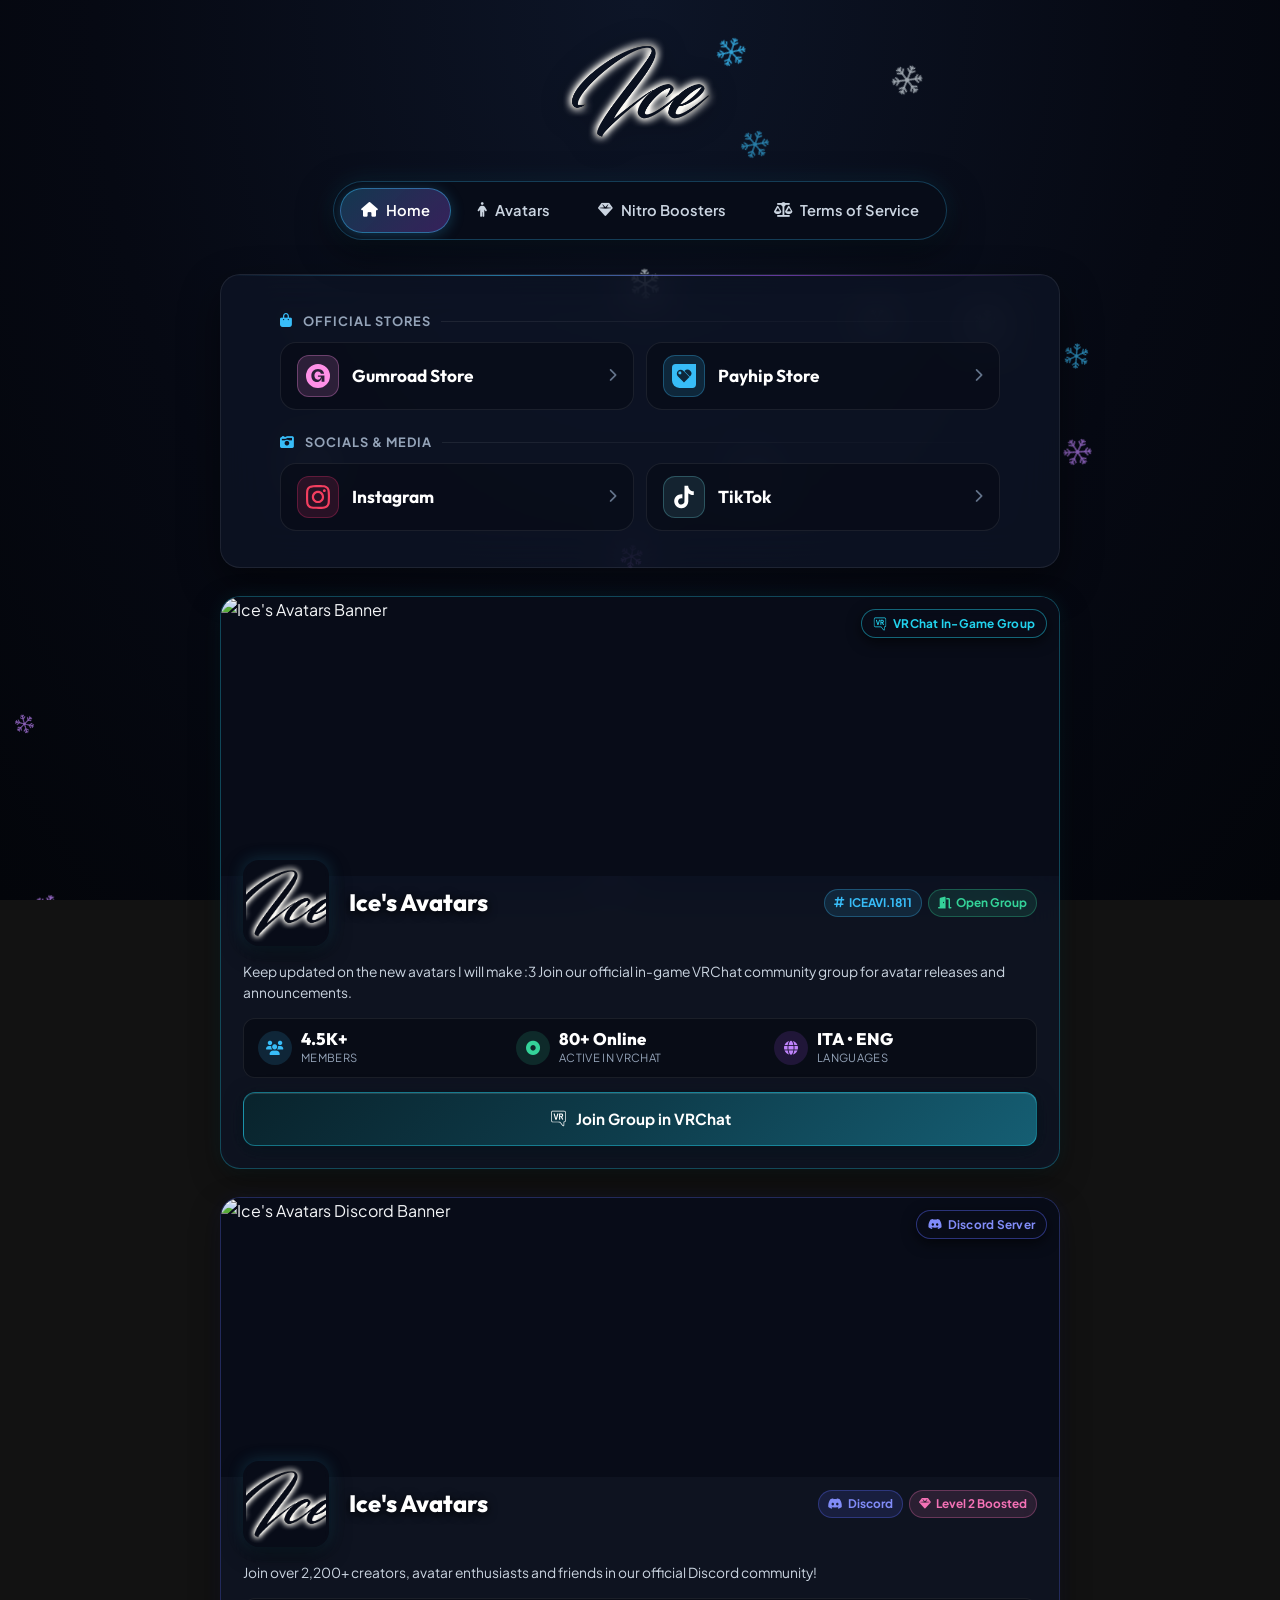
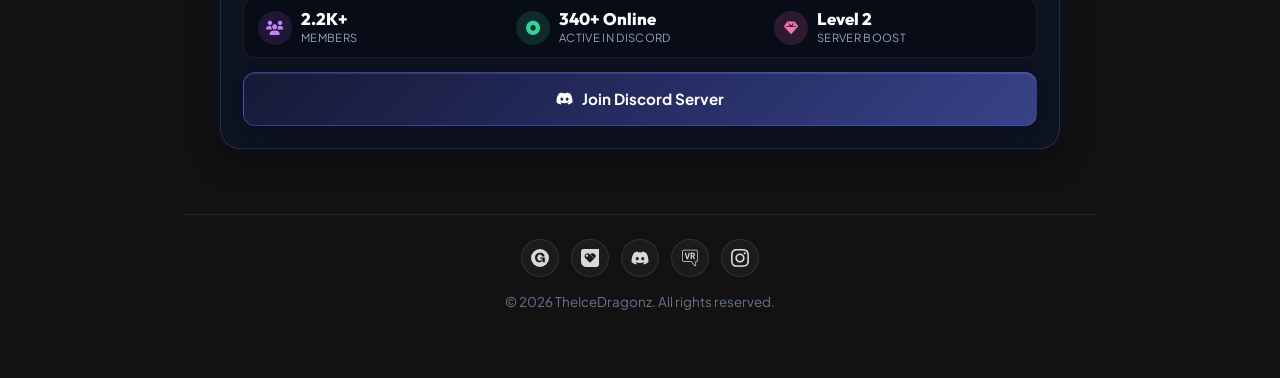
==== commit e8a5b69c: "Design, Avatars Page and more" ====
--- a/Site/index.html
+++ b/Site/index.html
@@ -1,135 +1,389 @@
 <!DOCTYPE html>
 <html lang="en">
+
 <head>
     <meta charset="UTF-8">
     <meta name="viewport" content="width=device-width, initial-scale=1.0">
-    <title>TheIceDragonz | Official Hub</title>
-    
-    <!-- SEO & Metadata -->
-    <meta name="description" content="Official website of TheIceDragonz - VRChat 3D avatars, Discord community and digital assets.">
-    <meta name="keywords" content="TheIceDragonz, VRChat Avatars, 3D Assets, Gumroad, Payhip, Discord Community">
+    <title>TheIceDragonz | Home</title>
+
+    
+    <meta name="referrer" content="strict-origin-when-cross-origin">
+    <meta name="description"
+        content="Official website of TheIceDragonz - VRChat 3D avatars, Discord community and digital assets.">
+    <meta name="keywords" content="TheIceDragonz, Home, VRChat Avatars, 3D Assets, Gumroad, Payhip, Discord Community">
     <meta name="author" content="TheIceDragonz">
     <meta name="theme-color" content="#06080e">
-    <link rel="icon" type="image/png" href="Ice.png">
-
-    <!-- Open Graph / Social Cards -->
+    <link rel="icon" type="image/png" href="favicon.png">
+    <link rel="apple-touch-icon" href="favicon.png">
+
+    
     <meta property="og:type" content="website">
-    <meta property="og:title" content="TheIceDragonz">
-    <meta property="og:description" content="Explore official VRChat 3D avatars, store links, ToS, and Discord community.">
+    <meta property="og:title" content="TheIceDragonz | Home">
+    <meta property="og:description"
+        content="Explore official VRChat 3D avatars, store links, ToS, and Discord community.">
     <meta property="og:image" content="Ice.png">
     <meta property="og:url" content="https://theicedragonz.github.io/">
 
-    <!-- Google Fonts -->
+    
     <link rel="preconnect" href="https://fonts.googleapis.com">
     <link rel="preconnect" href="https://fonts.gstatic.com" crossorigin>
-    <link href="https://fonts.googleapis.com/css2?family=Outfit:wght@500;600;700;800&family=Plus+Jakarta+Sans:wght@300;400;500;600;700;800&display=swap" rel="stylesheet">
-    
-    <!-- Font Awesome Icons -->
+    <link
+        href="https://fonts.googleapis.com/css2?family=Outfit:wght@500;600;700;800&family=Plus+Jakarta+Sans:wght@300;400;500;600;700;800&display=swap"
+        rel="stylesheet">
+
+    
     <link rel="stylesheet" href="https://cdnjs.cloudflare.com/ajax/libs/font-awesome/6.5.1/css/all.min.css">
-    
-    <!-- Custom Style System -->
+
+    
     <link rel="stylesheet" href="css/style.css">
 </head>
+
 <body>
 
     <div class="wrapper">
+
         
-        <!-- Brand Profile & Hero Header -->
         <header class="brand-header">
             <div class="logo-container">
-                <a href="./">
-                    <img src="Ice.png" onerror="this.onerror=null; this.src='https://raw.githubusercontent.com/TheIceDragonz/theicedragonz.github.io/main/Ice.png'" alt="TheIceDragonz Logo" class="brand-logo">
+                <a href="./" aria-label="TheIceDragonz Home">
+                    <img src="Ice.png"
+                        onerror="this.onerror=null; this.src='https://raw.githubusercontent.com/TheIceDragonz/theicedragonz.github.io/main/Ice.png'"
+                        alt="TheIceDragonz Logo" class="brand-logo">
                 </a>
             </div>
-            
-            <h1 class="brand-title">TheIceDragonz</h1>
         </header>
 
-        <!-- Multi-page Navigation Bar -->
+        
         <nav class="nav-tabs-container" aria-label="Main Navigation">
             <div class="nav-tabs">
-                <a href="./" class="nav-tab-btn active" style="text-decoration: none;">
-                    <i class="fa-solid fa-house"></i> Home
+                <a href="./" class="nav-tab-btn active">
+                    <i class="fa-solid fa-house"></i> <span>Home</span>
                 </a>
-                <a href="boosters/" class="nav-tab-btn" style="text-decoration: none;">
-                    <i class="fa-solid fa-gem"></i> Nitro Boosters
+                <a href="avatars/" class="nav-tab-btn">
+                    <i class="fa-solid fa-person"></i> <span>Avatars</span>
                 </a>
-                <a href="tos/" class="nav-tab-btn" style="text-decoration: none;">
-                    <i class="fa-solid fa-scale-balanced"></i> Terms of Service
+                <a href="boosters/" class="nav-tab-btn">
+                    <i class="fa-solid fa-gem"></i> <span class="nav-label-long">Nitro Boosters</span><span
+                        class="nav-label-short">Boosters</span>
+                </a>
+                <a href="tos/" class="nav-tab-btn">
+                    <i class="fa-solid fa-scale-balanced"></i> <span class="nav-label-long">Terms of Service</span><span
+                        class="nav-label-short">ToS</span>
                 </a>
             </div>
         </nav>
 
-        <!-- ================================================================
-             HOME PERSONAL PAGE (Link e Hub)
-             ================================================================ -->
+        
         <main class="content-section active">
-            <div class="glass-card" style="text-align: center; padding: 40px 24px;">
+            <div class="glass-card home-card">
+
+                <div class="home-sections-wrap">
+
+                    
+                    <div class="home-section-block">
+                        <div class="home-category-title">
+                            <i class="fa-solid fa-bag-shopping"></i> Official Stores
+                        </div>
+
+                        <div class="home-links-grid stores-grid">
+                            <a href="https://theicedragonz.gumroad.com/" class="link-card gumroad" target="_blank"
+                                rel="noopener noreferrer">
+                                <div class="link-card-left">
+                                    <div class="link-card-icon gumroad">
+                                        <img src="icons/gumroad.svg" alt="Gumroad" class="link-icon-img"
+                                            onload="this.nextElementSibling.style.display='none';"
+                                            onerror="this.remove();" loading="lazy">
+                                        <i class="fa-solid fa-bag-shopping"></i>
+                                    </div>
+                                    <div class="link-card-text">
+                                        <div class="link-card-title">
+                                            Gumroad Store
+                                        </div>
+                                    </div>
+                                </div>
+                                <i class="fa-solid fa-chevron-right link-card-arrow"></i>
+                            </a>
+
+                            <a href="https://payhip.com/TheIceDragonz" class="link-card payhip" target="_blank"
+                                rel="noopener noreferrer">
+                                <div class="link-card-left">
+                                    <div class="link-card-icon payhip">
+                                        <img src="icons/payhip.svg" alt="Payhip" class="link-icon-img"
+                                            onload="this.nextElementSibling.style.display='none';"
+                                            onerror="this.remove();" loading="lazy">
+                                        <i class="fa-solid fa-cart-shopping"></i>
+                                    </div>
+                                    <div class="link-card-text">
+                                        <div class="link-card-title">
+                                            Payhip Store
+                                        </div>
+                                    </div>
+                                </div>
+                                <i class="fa-solid fa-chevron-right link-card-arrow"></i>
+                            </a>
+                        </div>
+                    </div>
+
+                    
+                    <div class="home-section-block">
+                        <div class="home-category-title">
+                            <i class="fa-solid fa-camera-retro"></i> Socials &amp; Media
+                        </div>
+
+                        <div class="home-links-grid stores-grid">
+                            <a href="https://www.instagram.com/theicedragonz.vrc" class="link-card instagram"
+                                target="_blank" rel="noopener noreferrer">
+                                <div class="link-card-left">
+                                    <div class="link-card-icon instagram">
+                                        <img src="icons/instagram.svg" alt="Instagram" class="link-icon-img"
+                                            onload="this.nextElementSibling.style.display='none';"
+                                            onerror="this.remove();" loading="lazy">
+                                        <i class="fa-brands fa-instagram"></i>
+                                    </div>
+                                    <div class="link-card-text">
+                                        <div class="link-card-title">
+                                            Instagram
+                                        </div>
+                                    </div>
+                                </div>
+                                <i class="fa-solid fa-chevron-right link-card-arrow"></i>
+                            </a>
+
+                            <a href="https://www.tiktok.com/@theicedragonz" class="link-card tiktok"
+                                target="_blank" rel="noopener noreferrer">
+                                <div class="link-card-left">
+                                    <div class="link-card-icon tiktok">
+                                        <img src="icons/tiktok.svg" alt="TikTok" class="link-icon-img"
+                                            onerror="this.remove();" loading="lazy">
+                                    </div>
+                                    <div class="link-card-text">
+                                        <div class="link-card-title">
+                                            TikTok
+                                        </div>
+                                    </div>
+                                </div>
+                                <i class="fa-solid fa-chevron-right link-card-arrow"></i>
+                            </a>
+                        </div>
+                    </div>
+
+                </div>
+
+            </div>
+
+            
+            <section class="glass-card group-profile-card vrchat-group" style="margin-top: 28px;" aria-label="Official VRChat Group">
+                <span class="card-platform-pill vrchat">
+                    <img src="icons/vrchat.svg" alt="VRChat"> VRChat In-Game Group
+                </span>
+
                 
-                <!-- Official Stores & Community Links Grid -->
-                <div style="display: flex; flex-direction: column; gap: 14px; max-width: 480px; margin: 0 auto 28px auto;">
-                    <a href="https://theicedragonz.gumroad.com/" class="btn-main btn-gumroad" target="_blank" rel="noopener noreferrer" style="justify-content: center; padding: 15px 24px; font-size: 1rem; border-radius: var(--radius-md);">
-                        <i class="fa-solid fa-bag-shopping" style="font-size: 1.15rem;"></i> Gumroad Store
-                    </a>
-                    
-                    <a href="https://payhip.com/TheIceDragonz" class="btn-main btn-payhip" target="_blank" rel="noopener noreferrer" style="justify-content: center; padding: 15px 24px; font-size: 1rem; border-radius: var(--radius-md);">
-                        <i class="fa-solid fa-cart-shopping" style="font-size: 1.15rem;"></i> Payhip Store
-                    </a>
-                    
-                    <a href="https://discord.com/invite/yf8vG5Ddcb" class="btn-main btn-discord" target="_blank" rel="noopener noreferrer" style="justify-content: center; padding: 15px 24px; font-size: 1rem; border-radius: var(--radius-md);">
-                        <i class="fa-brands fa-discord" style="font-size: 1.15rem;"></i> Discord Community
-                    </a>
-                </div>
-
-                <!-- Fast Nav Hub Cards -->
-                <div style="display: grid; grid-template-columns: repeat(auto-fit, minmax(240px, 1fr)); gap: 16px; max-width: 600px; margin: 0 auto; text-align: left;">
-                    
-                    <a href="boosters/" style="text-decoration: none; color: inherit; display: block;">
-                        <div class="tos-clause" style="margin-bottom: 0; padding: 18px 20px; display: flex; align-items: center; justify-content: space-between;">
-                            <div style="display: flex; align-items: center; gap: 12px;">
-                                <div class="clause-icon" style="background: rgba(244, 63, 94, 0.15); color: #f472b6; border: 1px solid rgba(244, 63, 94, 0.3); width: 36px; height: 36px; font-size: 0.95rem;">
-                                    <i class="fa-solid fa-gem"></i>
-                                </div>
-                                <div>
-                                    <h4 style="font-size: 0.98rem; font-weight: 700; color: #fff;">Nitro Boosters</h4>
-                                    <p style="font-size: 0.8rem; color: var(--text-muted); margin: 0;">Community VIP Wall</p>
-                                </div>
-                            </div>
-                            <i class="fa-solid fa-chevron-right" style="color: var(--text-dim); font-size: 0.85rem;"></i>
-                        </div>
-                    </a>
-
-                    <a href="tos/" style="text-decoration: none; color: inherit; display: block;">
-                        <div class="tos-clause" style="margin-bottom: 0; padding: 18px 20px; display: flex; align-items: center; justify-content: space-between;">
-                            <div style="display: flex; align-items: center; gap: 12px;">
-                                <div class="clause-icon blue" style="width: 36px; height: 36px; font-size: 0.95rem;">
-                                    <i class="fa-solid fa-scale-balanced"></i>
-                                </div>
-                                <div>
-                                    <h4 style="font-size: 0.98rem; font-weight: 700; color: #fff;">Terms of Service</h4>
-                                    <p style="font-size: 0.8rem; color: var(--text-muted); margin: 0;">Rules &amp; License</p>
-                                </div>
-                            </div>
-                            <i class="fa-solid fa-chevron-right" style="color: var(--text-dim); font-size: 0.85rem;"></i>
-                        </div>
-                    </a>
-
-                </div>
-
+                <div class="group-banner-wrap">
+                    <img src="https://api.vrchat.cloud/api/1/file/file_48d55a8b-069d-4117-87bd-04b06545f0ae/1/file"
+                        alt="Ice's Avatars Banner" class="group-banner-img" width="1920" height="640" loading="lazy">
+                </div>
+
+                
+                <div class="group-profile-body">
+
+                    
+                    <div class="group-profile-header">
+                        <div class="group-avatar-wrap">
+                            <img src="https://api.vrchat.cloud/api/1/file/file_5d976ef9-8fd1-48cc-8edf-6e6f6705b7e5/1/file"
+                                alt="Ice's Avatars Icon" class="group-avatar-img" width="120" height="120"
+                                loading="lazy" onerror="this.onerror=null; this.src='Ice.png'">
+                        </div>
+
+                        <div class="group-identity">
+                            <div class="group-title-row">
+                                <h2 class="group-name">Ice's Avatars</h2>
+                                <div class="group-meta-badges">
+                                    <span class="group-tag-badge"><i class="fa-solid fa-hashtag"></i> ICEAVI.1811</span>
+                                    <span class="group-open-badge"><i class="fa-solid fa-door-open"></i> Open
+                                        Group</span>
+                                </div>
+                            </div>
+                        </div>
+                    </div>
+
+                    
+                    <p class="group-desc-text">
+                        Keep updated on the new avatars I will make :3 Join our official in-game VRChat community group
+                        for avatar releases and announcements.
+                    </p>
+
+                    
+                    <div class="world-stats-grid">
+                        <div class="world-stat-item">
+                            <div class="world-stat-icon cyan">
+                                <i class="fa-solid fa-users"></i>
+                            </div>
+                            <div class="world-stat-info">
+                                <span class="world-stat-val">4.5K+</span>
+                                <span class="world-stat-lbl">Members</span>
+                            </div>
+                        </div>
+
+                        <div class="world-stat-item">
+                            <div class="world-stat-icon green">
+                                <i class="fa-solid fa-circle-dot"></i>
+                            </div>
+                            <div class="world-stat-info">
+                                <span class="world-stat-val">80+ Online</span>
+                                <span class="world-stat-lbl">Active in VRChat</span>
+                            </div>
+                        </div>
+
+                        <div class="world-stat-item">
+                            <div class="world-stat-icon purple">
+                                <i class="fa-solid fa-globe"></i>
+                            </div>
+                            <div class="world-stat-info">
+                                <span class="world-stat-val">ITA &bull; ENG</span>
+                                <span class="world-stat-lbl">Languages</span>
+                            </div>
+                        </div>
+                    </div>
+
+                    
+                    <a href="https://vrchat.com/home/group/grp_8789e93f-4b2a-44a9-816b-c8686d45df6a"
+                        class="btn-world-launch" target="_blank" rel="noopener noreferrer">
+                        <img src="icons/vrchat.svg" alt="VRChat" class="btn-svg-icon" onerror="this.remove();">
+                        <i class="fa-solid fa-user-plus"></i> Join Group in VRChat
+                    </a>
+
+                </div>
+            </section>
+
+            
+            <section class="glass-card group-profile-card discord-server" style="margin-top: 28px;" aria-label="Official Discord Community">
+                <span class="card-platform-pill discord">
+                    <img src="icons/discord.svg" alt="Discord"> Discord Server
+                </span>
+
+                
+                <div class="group-banner-wrap">
+                    <img src="https://cdn.discordapp.com/banners/1105892392378302464/360ac451aa3b8e131c50b011dc44bde3.png?size=1024"
+                        alt="Ice's Avatars Discord Banner" class="group-banner-img" width="1024" height="576"
+                        loading="lazy"
+                        onerror="this.onerror=null; this.src='https://cdn.discordapp.com/splashes/1105892392378302464/92d0ed65797688280ffe524695d8e6b5.png?size=1024'">
+                </div>
+
+                
+                <div class="group-profile-body">
+
+                    
+                    <div class="group-profile-header">
+                        <div class="group-avatar-wrap">
+                            <img src="https://cdn.discordapp.com/icons/1105892392378302464/63c30c48667949e0363bb4da2dd42a87.png?size=256"
+                                alt="Ice's Avatars Discord Icon" class="group-avatar-img" width="120" height="120"
+                                loading="lazy" onerror="this.onerror=null; this.src='Ice.png'">
+                        </div>
+
+                        <div class="group-identity">
+                            <div class="group-title-row">
+                                <h2 class="group-name">Ice's Avatars</h2>
+                                <div class="group-meta-badges">
+                                    <span class="group-tag-badge discord"><i class="fa-brands fa-discord"></i>
+                                        Discord</span>
+                                    <span class="group-boost-badge"><i class="fa-solid fa-gem"></i> Level 2
+                                        Boosted</span>
+                                </div>
+                            </div>
+                        </div>
+                    </div>
+
+                    
+                    <p class="group-desc-text">
+                        Join over 2,200+ creators, avatar enthusiasts and friends in our official Discord community!
+                    </p>
+
+                    
+                    <div class="world-stats-grid">
+                        <div class="world-stat-item">
+                            <div class="world-stat-icon purple">
+                                <i class="fa-solid fa-users"></i>
+                            </div>
+                            <div class="world-stat-info">
+                                <span class="world-stat-val">2.2K+</span>
+                                <span class="world-stat-lbl">Members</span>
+                            </div>
+                        </div>
+
+                        <div class="world-stat-item">
+                            <div class="world-stat-icon green">
+                                <i class="fa-solid fa-circle-dot"></i>
+                            </div>
+                            <div class="world-stat-info">
+                                <span class="world-stat-val">340+ Online</span>
+                                <span class="world-stat-lbl">Active in Discord</span>
+                            </div>
+                        </div>
+
+                        <div class="world-stat-item">
+                            <div class="world-stat-icon pink">
+                                <i class="fa-solid fa-gem"></i>
+                            </div>
+                            <div class="world-stat-info">
+                                <span class="world-stat-val">Level 2</span>
+                                <span class="world-stat-lbl">Server Boost</span>
+                            </div>
+                        </div>
+                    </div>
+
+                    
+                    <a href="https://discord.com/invite/yf8vG5Ddcb" class="btn-world-launch btn-discord-launch"
+                        target="_blank" rel="noopener noreferrer">
+                        <img src="icons/discord.svg" alt="Discord" class="btn-svg-icon" onerror="this.remove();">
+                        <i class="fa-brands fa-discord"></i> Join Discord Server
+                    </a>
+
+                </div>
+            </section>
+        </main>
+
+        
+        <footer class="site-footer-fixed">
+            <div class="footer-content-wrap">
+                <div class="footer-social-icons">
+                    <a href="https://theicedragonz.gumroad.com/" target="_blank" rel="noopener noreferrer"
+                        class="footer-social-btn gumroad" title="Gumroad Store" aria-label="Gumroad Store">
+                        <img src="icons/gumroad.svg" alt="Gumroad" class="footer-svg-icon" onerror="this.remove();">
+                        <i class="fa-solid fa-bag-shopping"></i>
+                    </a>
+                    <a href="https://payhip.com/TheIceDragonz" target="_blank" rel="noopener noreferrer"
+                        class="footer-social-btn payhip" title="Payhip Store" aria-label="Payhip Store">
+                        <img src="icons/payhip.svg" alt="Payhip" class="footer-svg-icon" onerror="this.remove();">
+                        <i class="fa-solid fa-cart-shopping"></i>
+                    </a>
+                    <a href="https://discord.com/invite/yf8vG5Ddcb" target="_blank" rel="noopener noreferrer"
+                        class="footer-social-btn discord" title="Discord Server" aria-label="Discord Server">
+                        <img src="icons/discord.svg" alt="Discord" class="footer-svg-icon" onerror="this.remove();">
+                        <i class="fa-brands fa-discord"></i>
+                    </a>
+                    <a href="https://vrchat.com/home/group/grp_8789e93f-4b2a-44a9-816b-c8686d45df6a" target="_blank"
+                        rel="noopener noreferrer" class="footer-social-btn vrchat" title="VRChat Group"
+                        aria-label="VRChat Group">
+                        <img src="icons/vrchat.svg" alt="VRChat" class="footer-svg-icon" onerror="this.remove();">
+                        <i class="fa-solid fa-vr-cardboard"></i>
+                    </a>
+                    <a href="https://www.instagram.com/theicedragonz.vrc" target="_blank" rel="noopener noreferrer"
+                        class="footer-social-btn instagram" title="Instagram" aria-label="Instagram">
+                        <img src="icons/instagram.svg" alt="Instagram" class="footer-svg-icon" onerror="this.remove();">
+                        <i class="fa-brands fa-instagram"></i>
+                    </a>
+                </div>
+                <p class="footer-copyright">&copy; 2026 TheIceDragonz. All rights reserved.</p>
             </div>
-        </main>
-
-        <!-- Footer -->
-        <footer>
-            <p>&copy; 2026 TheIceDragonz. All rights reserved.</p>
         </footer>
 
     </div>
 
-    <!-- Floating Particle Catch Counter (Bottom Right) -->
+    
     <div id="particle-counter-widget" class="particle-counter-widget" title="Particles caught!">
         <div class="counter-icon-wrap">
-            <img src="CustomCursor/pusheen-the-cat-eating-rice-animated-pointer-32x32.png" alt="Pusheen" class="counter-cat-icon">
+            <img src="CustomCursor/pusheen-the-cat-eating-rice-animated-pointer-32x32.png" alt="Pusheen"
+                class="counter-cat-icon">
         </div>
         <div class="counter-data">
             <span class="counter-number" id="particle-caught-count">0</span>
@@ -137,16 +391,17 @@
         </div>
     </div>
 
-    <!-- Floating Back to Top Button -->
+    
     <button id="back-to-top" class="back-to-top-btn" title="Back to Top" aria-label="Back to Top">
         <i class="fa-solid fa-chevron-up"></i>
     </button>
 
-    <!-- Toast Notification Container -->
+    
     <div id="toast-container"></div>
 
-    <!-- Application Scripts -->
+    
     <script src="js/particles.js"></script>
     <script src="js/main.js"></script>
 </body>
-</html>
+
+</html>
--- a/Site/css/style.css
+++ b/Site/css/style.css
@@ -1,40 +1,47 @@
-/* ==========================================================================
-   TheIceDragonz - Modern Frost Glassmorphism Design System
-   ========================================================================== */
-
 :root {
-    /* Color Palette - Glacial Frost & Amethyst */
     --bg-base: #06080e;
     --bg-surface: #0a0e1a;
-    --bg-card: rgba(14, 20, 38, 0.72);
-    --bg-card-hover: rgba(20, 29, 54, 0.85);
-    --bg-subcard: rgba(8, 12, 24, 0.65);
-    --bg-input: rgba(12, 17, 33, 0.8);
+    --bg-card: rgba(14, 20, 38, 0.75);
+    --bg-card-hover: rgba(20, 29, 54, 0.88);
+    --bg-subcard: rgba(8, 12, 24, 0.7);
+    --bg-subcard-hover: rgba(16, 23, 44, 0.85);
+    --bg-input: rgba(12, 17, 33, 0.85);
+
     
-    /* Brand Accent Colors */
-    --primary: #38bdf8;          /* Ice Cyan */
+    --primary: #38bdf8;
+    
     --primary-glow: rgba(56, 189, 248, 0.35);
     --primary-dark: #0284c7;
-    --secondary: #a855f7;        /* Glacial Amethyst */
+    --secondary: #a855f7;
+    
     --secondary-glow: rgba(168, 85, 247, 0.35);
     --secondary-light: #c084fc;
-    --accent-emerald: #34d399;   /* Success / Allowed */
+    --accent-emerald: #34d399;
+    
     --accent-emerald-glow: rgba(52, 211, 153, 0.25);
-    --accent-rose: #f43f5e;      /* Danger / Prohibited */
+    --accent-rose: #f43f5e;
+    
     --accent-rose-glow: rgba(244, 63, 94, 0.25);
-    --accent-amber: #fbbf24;     /* Warning / Notice */
+    --accent-pink: #f472b6;
     
-    /* Social Colors */
-    --discord: #5865F2;
+
+    
+    --discord: #5865f2;
     --discord-glow: rgba(88, 101, 242, 0.4);
-    --discord-hover: #4752C4;
-    --gumroad: #ff90e8;
+    --discord-hover: #4752c4;
     --gumroad-gradient: linear-gradient(135deg, #ff90e8 0%, #ff4b91 100%);
-    --payhip: #38bdf8;
     --payhip-gradient: linear-gradient(135deg, #38bdf8 0%, #2563eb 100%);
     --nitro-gradient: linear-gradient(135deg, #f43f5e 0%, #ec4899 50%, #8b5cf6 100%);
 
-    /* Typography & Text Colors */
+    
+    --filter-gumroad: brightness(0) saturate(100%) invert(87%) sepia(26%) saturate(3596%) hue-rotate(279deg) brightness(103%) contrast(102%);
+    --filter-payhip: brightness(0) saturate(100%) invert(73%) sepia(65%) saturate(3084%) hue-rotate(167deg) brightness(98%) contrast(98%);
+    --filter-discord: brightness(0) saturate(100%) invert(55%) sepia(32%) saturate(1237%) hue-rotate(199deg) brightness(100%) contrast(96%);
+    --filter-vrchat: brightness(0) saturate(100%) invert(80%) sepia(20%) saturate(4188%) hue-rotate(147deg) brightness(94%) contrast(99%);
+    --filter-instagram: brightness(0) saturate(100%) invert(37%) sepia(81%) saturate(3458%) hue-rotate(328deg) brightness(99%) contrast(93%);
+    --filter-white: brightness(0) invert(1);
+
+    
     --text-primary: #f8fafc;
     --text-secondary: #cbd5e1;
     --text-muted: #94a3b8;
@@ -42,39 +49,40 @@
     --font-main: 'Plus Jakarta Sans', -apple-system, BlinkMacSystemFont, 'Segoe UI', Roboto, sans-serif;
     --font-heading: 'Outfit', 'Plus Jakarta Sans', sans-serif;
 
-    /* Borders & Outlines */
+    
     --border-card: rgba(255, 255, 255, 0.08);
-    --border-card-hover: rgba(56, 189, 248, 0.35);
-    --border-highlight: rgba(168, 85, 247, 0.3);
+    --border-card-hover: rgba(56, 189, 248, 0.4);
+    --border-highlight: rgba(168, 85, 247, 0.35);
+
     
-    /* Dimensions & Radii */
     --radius-xl: 20px;
     --radius-lg: 16px;
     --radius-md: 12px;
     --radius-sm: 8px;
     --radius-pill: 9999px;
+
     
-    /* Transitions & Shadows */
     --transition-fast: 0.2s cubic-bezier(0.4, 0, 0.2, 1);
     --transition-base: 0.3s cubic-bezier(0.4, 0, 0.2, 1);
-    --transition-smooth: 0.5s cubic-bezier(0.16, 1, 0.3, 1);
-    --shadow-card: 0 16px 36px rgba(0, 0, 0, 0.45);
-    --shadow-glow: 0 0 25px var(--primary-glow);
-}
-
-/* ==========================================================================
-   Base & Reset
-   ========================================================================== */
-
-*, *::before, *::after {
+    --transition-smooth: 0.4s cubic-bezier(0.16, 1, 0.3, 1);
+    --shadow-card: 0 16px 40px rgba(0, 0, 0, 0.45);
+}
+
+*,
+*::before,
+*::after {
     box-sizing: border-box;
     margin: 0;
     padding: 0;
+    -webkit-tap-highlight-color: transparent;
 }
 
 html {
     scroll-behavior: smooth;
     color-scheme: dark;
+    font-size: 16px;
+    overflow-x: clip;
+    width: 100%;
 }
 
 body {
@@ -84,42 +92,60 @@
     font-family: var(--font-main);
     line-height: 1.65;
     min-height: 100vh;
-    overflow-x: hidden;
+    overflow-x: clip;
     position: relative;
+    width: 100%;
     -webkit-font-smoothing: antialiased;
     -moz-osx-font-smoothing: grayscale;
-}
-
-/* Custom Pusheen Cursors */
-html, body {
-    cursor: url('../CustomCursor/pusheen-the-cat-animated-cursor-1-32x32.png'), auto !important;
-}
-
-a,
-button,
-input,
-select,
-textarea,
-[role="button"],
-[role="tab"],
-.btn-main,
-.btn-secondary,
-.nav-tab-btn,
-.faq-question,
-.clause-copy-btn,
-.tos-search-clear,
-.back-to-top-btn {
-    cursor: url('../CustomCursor/pusheen-the-cat-animated-pointer-32x32.png'), pointer !important;
-}
-
-/* Eating Rice Temporary Cursor (Triggered when clicking background particles) */
-body.cursor-eating-rice,
-body.cursor-eating-rice * {
-    cursor: url('../CustomCursor/pusheen-the-cat-eating-rice-animated-pointer-32x32.png'), auto !important;
-}
-
-
-/* Canvas Background for Snow & Frost Sparks */
+    word-break: break-word;
+    overflow-wrap: anywhere;
+}
+
+::-webkit-scrollbar {
+    width: 9px;
+}
+
+::-webkit-scrollbar-track {
+    background: #060913;
+}
+
+::-webkit-scrollbar-thumb {
+    background: linear-gradient(180deg, rgba(56, 189, 248, 0.45) 0%, rgba(168, 85, 247, 0.45) 100%);
+    border-radius: var(--radius-pill);
+    border: 2px solid #060913;
+}
+
+::-webkit-scrollbar-thumb:hover {
+    background: linear-gradient(180deg, rgba(56, 189, 248, 0.8) 0%, rgba(168, 85, 247, 0.8) 100%);
+}
+
+@media (pointer: fine) {
+
+    html,
+    body {
+        cursor: url('../CustomCursor/pusheen-the-cat-animated-cursor-1-32x32.png'), auto !important;
+    }
+
+    a,
+    button,
+    input,
+    select,
+    textarea,
+    [role="button"],
+    [role="tab"],
+    .btn-main,
+    .nav-tab-btn,
+    .tos-search-clear,
+    .back-to-top-btn {
+        cursor: url('../CustomCursor/pusheen-the-cat-animated-pointer-32x32.png'), pointer !important;
+    }
+
+    body.cursor-eating-rice,
+    body.cursor-eating-rice * {
+        cursor: url('../CustomCursor/pusheen-the-cat-eating-rice-animated-pointer-32x32.png'), auto !important;
+    }
+}
+
 #particles-canvas {
     position: fixed;
     top: 0;
@@ -130,126 +156,1000 @@
     z-index: 0;
 }
 
-/* Layout Wrapper */
-
 .wrapper {
     position: relative;
     z-index: 1;
     width: 100%;
-    max-width: 1000px;
+    max-width: 960px;
     margin: 0 auto;
-    padding: 30px 20px 80px;
-}
-
-/* ==========================================================================
-   Header & Hero
-   ========================================================================== */
+    padding: clamp(20px, 4vw, 36px) clamp(14px, 3.5vw, 24px) clamp(30px, 6vw, 45px);
+}
 
 .brand-header {
     text-align: center;
-    margin-bottom: 35px;
-    animation: fadeInDown 0.8s ease-out;
+    margin-bottom: clamp(16px, 3.5vw, 26px);
+    animation: fadeInDown 0.7s ease-out;
 }
 
 .logo-container {
     position: relative;
     display: inline-block;
-    margin-bottom: 16px;
+    margin-bottom: 0;
+    transition: transform var(--transition-base);
+}
+
+.logo-container:hover {
+    transform: scale(1.04);
 }
 
 .brand-logo {
     position: relative;
     z-index: 2;
-    max-height: 110px;
-    max-width: 160px;
+    max-height: clamp(80px, 14vw, 110px);
+    max-width: clamp(120px, 20vw, 160px);
     object-fit: contain;
-    filter: drop-shadow(0 4px 12px rgba(0, 0, 0, 0.4));
+    filter: drop-shadow(0 4px 14px rgba(0, 0, 0, 0.45));
     display: block;
+    margin: 0 auto;
 }
 
 .brand-title {
     font-family: var(--font-heading);
-    font-size: 2.2rem;
+    font-size: clamp(1.75rem, 5.5vw, 2.3rem);
     font-weight: 800;
     letter-spacing: -0.02em;
     background: linear-gradient(135deg, #ffffff 20%, #7dd3fc 60%, #c084fc 100%);
     -webkit-background-clip: text;
     -webkit-text-fill-color: transparent;
-    margin-bottom: 6px;
-}
-
-.brand-subtitle {
+    line-height: 1.2;
+}
+
+.nav-tabs-container {
+    display: flex;
+    justify-content: center;
+    margin-bottom: clamp(22px, 4vw, 32px);
+    position: -webkit-sticky;
+    position: sticky;
+    top: 14px;
+    z-index: 100;
+    padding: 2px 0;
+}
+
+.nav-tabs {
+    display: inline-flex;
+    align-items: center;
+    background: rgba(8, 12, 24, 0.92);
+    backdrop-filter: blur(24px);
+    -webkit-backdrop-filter: blur(24px);
+    border: 1px solid rgba(56, 189, 248, 0.28);
+    border-radius: var(--radius-pill);
+    padding: 6px;
+    box-shadow: 0 12px 35px rgba(0, 0, 0, 0.6), 0 0 25px rgba(56, 189, 248, 0.12);
+    gap: 6px;
+    max-width: 100%;
+    overflow-x: auto;
+    -webkit-overflow-scrolling: touch;
+    scrollbar-width: none;
+}
+
+.nav-tabs::-webkit-scrollbar {
+    display: none;
+}
+
+.nav-tab-btn {
+    background: transparent;
+    border: 1px solid transparent;
+    color: var(--text-secondary);
+    font-family: var(--font-main);
+    font-size: clamp(0.84rem, 2.2vw, 0.92rem);
+    font-weight: 600;
+    padding: 9px clamp(14px, 2.5vw, 20px);
+    border-radius: var(--radius-pill);
+    cursor: pointer;
+    display: flex;
+    align-items: center;
+    justify-content: center;
+    gap: 8px;
+    white-space: nowrap;
+    text-decoration: none;
+    transition: var(--transition-fast);
+    flex-shrink: 0;
+}
+
+.nav-tab-btn i {
+    font-size: 0.92rem;
+    transition: transform var(--transition-fast);
+}
+
+.nav-tab-btn:hover {
+    color: #ffffff;
+    background: rgba(255, 255, 255, 0.08);
+}
+
+.nav-tab-btn:hover i {
+    transform: scale(1.1);
+}
+
+.nav-tab-btn:active {
+    transform: scale(0.97);
+}
+
+.nav-tab-btn.active {
+    background: linear-gradient(135deg, rgba(56, 189, 248, 0.25) 0%, rgba(168, 85, 247, 0.3) 100%);
+    color: #ffffff;
+    border-color: rgba(56, 189, 248, 0.45);
+    box-shadow: 0 2px 14px rgba(56, 189, 248, 0.25);
+}
+
+.nav-label-long {
+    display: inline;
+}
+
+.nav-label-short {
+    display: none;
+}
+
+.content-section {
+    display: none;
+    animation: fadeIn 0.35s ease-out;
+}
+
+.content-section.active {
+    display: block;
+}
+
+.glass-card {
+    background: var(--bg-card);
+    backdrop-filter: blur(20px);
+    -webkit-backdrop-filter: blur(20px);
+    border: 1px solid var(--border-card);
+    border-radius: var(--radius-xl);
+    padding: clamp(20px, 4vw, 36px);
+    box-shadow: var(--shadow-card);
+    position: relative;
+    overflow: hidden;
+}
+
+.glass-card::before {
+    content: '';
+    position: absolute;
+    top: 0;
+    left: 0;
+    right: 0;
+    height: 1px;
+    background: linear-gradient(90deg, transparent, rgba(56, 189, 248, 0.6), rgba(168, 85, 247, 0.6), transparent);
+}
+
+.home-card {
+    max-width: 840px;
+    margin: 0 auto;
+    text-align: center;
+    padding: clamp(24px, 4vw, 36px) clamp(18px, 3.5vw, 32px);
+}
+
+.home-sections-wrap {
+    max-width: 720px;
+    width: 100%;
+    margin: 0 auto;
+    display: flex;
+    flex-direction: column;
+    gap: 22px;
+}
+
+.home-category-title {
+    display: flex;
+    align-items: center;
+    gap: 10px;
+    font-size: 0.8rem;
+    text-transform: uppercase;
+    letter-spacing: 0.08em;
     color: var(--text-muted);
-    font-size: 1rem;
-    font-weight: 500;
+    font-weight: 700;
+    margin-bottom: 10px;
+    text-align: left;
+}
+
+.home-category-title i {
+    color: var(--primary);
+    font-size: 0.85rem;
+}
+
+.home-category-title::after {
+    content: '';
+    flex: 1;
+    height: 1px;
+    background: linear-gradient(90deg, rgba(255, 255, 255, 0.08), transparent);
+}
+
+.home-links-grid {
+    display: flex;
+    flex-direction: column;
+    gap: 11px;
+    width: 100%;
+}
+
+.stores-grid {
+    flex-direction: row;
+    gap: 12px;
+}
+
+.stores-grid .link-card {
+    flex: 1;
+    min-width: 0;
+}
+
+.link-card {
+    background: var(--bg-subcard);
+    border: 1px solid var(--border-card);
+    border-radius: var(--radius-lg);
+    padding: 12px 16px;
+    display: flex;
+    align-items: center;
+    justify-content: space-between;
+    text-decoration: none;
+    color: inherit;
+    transition: var(--transition-base);
+    position: relative;
+    overflow: hidden;
+    gap: 12px;
+}
+
+.link-card::before {
+    content: '';
+    position: absolute;
+    inset: 0;
+    background: linear-gradient(90deg, transparent, rgba(255, 255, 255, 0.03), transparent);
+    transform: translateX(-100%);
+    transition: transform 0.6s ease;
+}
+
+.link-card:hover::before {
+    transform: translateX(100%);
+}
+
+.link-card:hover {
+    transform: translateY(-2px);
+    box-shadow: 0 8px 24px rgba(0, 0, 0, 0.4);
+    background: var(--bg-card-hover);
+}
+
+.link-card.gumroad:hover {
+    border-color: rgba(255, 144, 232, 0.45);
+    box-shadow: 0 8px 24px rgba(255, 144, 232, 0.15);
+}
+
+.link-card.payhip:hover {
+    border-color: rgba(56, 189, 248, 0.45);
+    box-shadow: 0 8px 24px rgba(56, 189, 248, 0.15);
+}
+
+.link-card.discord:hover {
+    border-color: rgba(88, 101, 242, 0.45);
+    box-shadow: 0 8px 24px var(--discord-glow);
+}
+
+.link-card.vrchat:hover {
+    border-color: rgba(6, 182, 212, 0.45);
+    box-shadow: 0 8px 24px rgba(6, 182, 212, 0.15);
+}
+
+.link-card.vrchat-world:hover {
+    border-color: rgba(52, 211, 153, 0.45);
+    box-shadow: 0 8px 24px rgba(52, 211, 153, 0.15);
+}
+
+.link-card.instagram:hover {
+    border-color: rgba(225, 48, 108, 0.45);
+    box-shadow: 0 8px 24px rgba(225, 48, 108, 0.15);
+}
+
+.link-card.tiktok:hover {
+    border-color: rgba(105, 201, 208, 0.45);
+    box-shadow: 0 8px 24px rgba(105, 201, 208, 0.15);
+}
+
+.link-card:active {
+    transform: scale(0.98);
+}
+
+.link-card-left {
+    display: flex;
+    align-items: center;
+    gap: 13px;
+    min-width: 0;
+    text-align: left;
+}
+
+.link-card-icon {
+    width: 42px;
+    height: 42px;
+    border-radius: var(--radius-md);
     display: flex;
     align-items: center;
     justify-content: center;
+    font-size: 1.2rem;
+    flex-shrink: 0;
+    transition: transform var(--transition-fast);
+}
+
+.link-card-icon img,
+.link-icon-img {
+    width: 24px;
+    height: 24px;
+    object-fit: contain;
+    display: block;
+}
+
+.home-section-block {
+    width: 100%;
+}
+
+.link-card-icon.gumroad {
+    background: rgba(255, 144, 232, 0.15);
+    color: #ff90e8;
+    border: 1px solid rgba(255, 144, 232, 0.3);
+}
+
+.link-card-icon.gumroad img,
+.link-card-icon.gumroad .link-icon-img {
+    filter: var(--filter-gumroad);
+}
+
+.link-card-icon.payhip {
+    background: rgba(56, 189, 248, 0.15);
+    color: #38bdf8;
+    border: 1px solid rgba(56, 189, 248, 0.3);
+}
+
+.link-card-icon.payhip img,
+.link-card-icon.payhip .link-icon-img {
+    filter: var(--filter-payhip);
+}
+
+.link-card-icon.discord {
+    background: rgba(88, 101, 242, 0.15);
+    color: #818cf8;
+    border: 1px solid rgba(88, 101, 242, 0.3);
+}
+
+.link-card-icon.discord img,
+.link-card-icon.discord .link-icon-img {
+    filter: var(--filter-discord);
+}
+
+.link-card-icon.vrchat {
+    background: rgba(6, 182, 212, 0.15);
+    color: #22d3ee;
+    border: 1px solid rgba(6, 182, 212, 0.3);
+}
+
+.link-card-icon.vrchat img,
+.link-card-icon.vrchat .link-icon-img {
+    filter: var(--filter-vrchat);
+}
+
+.link-card-icon.instagram {
+    background: rgba(225, 48, 108, 0.15);
+    color: #f43f5e;
+    border: 1px solid rgba(225, 48, 108, 0.3);
+}
+
+.link-card-icon.instagram img,
+.link-card-icon.instagram .link-icon-img {
+    filter: var(--filter-instagram);
+}
+
+.link-card-icon.tiktok {
+    background: rgba(105, 201, 208, 0.12);
+    color: #69c9d0;
+    border: 1px solid rgba(105, 201, 208, 0.3);
+}
+
+.link-card-icon.boosters {
+    background: rgba(244, 114, 182, 0.15);
+    color: var(--accent-pink);
+    border: 1px solid rgba(244, 114, 182, 0.3);
+}
+
+.link-card-icon.tos {
+    background: rgba(168, 85, 247, 0.15);
+    color: var(--secondary);
+    border: 1px solid rgba(168, 85, 247, 0.3);
+}
+
+.link-card-text {
+    min-width: 0;
+}
+
+.link-card-title {
+    font-family: var(--font-heading);
+    font-size: clamp(0.95rem, 2.2vw, 1.08rem);
+    font-weight: 700;
+    color: #ffffff;
+    display: flex;
+    align-items: center;
+    gap: 8px;
     flex-wrap: wrap;
+    line-height: 1.3;
+}
+
+.link-card-badge {
+    font-size: 0.68rem;
+    font-weight: 700;
+    padding: 2px 7px;
+    border-radius: var(--radius-pill);
+    background: rgba(56, 189, 248, 0.15);
+    color: var(--primary);
+    border: 1px solid rgba(56, 189, 248, 0.3);
+    text-transform: uppercase;
+    letter-spacing: 0.04em;
+}
+
+.link-card-badge.vip {
+    background: rgba(244, 114, 182, 0.15);
+    color: var(--accent-pink);
+    border-color: rgba(244, 114, 182, 0.3);
+}
+
+.link-card-desc {
+    font-size: clamp(0.78rem, 1.8vw, 0.84rem);
+    color: var(--text-secondary);
+    margin-top: 3px;
+    line-height: 1.4;
+    white-space: normal;
+}
+
+.link-card-arrow {
+    color: var(--text-dim);
+    font-size: 0.85rem;
+    transition: var(--transition-fast);
+    flex-shrink: 0;
+    margin-left: 8px;
+}
+
+.link-card:hover .link-card-arrow {
+    color: var(--primary);
+    transform: translateX(3px);
+}
+
+.world-standalone-card {
+    max-width: 840px;
+    margin: clamp(22px, 4.5vw, 32px) auto 0;
+    padding: clamp(18px, 3.5vw, 26px);
+    width: 100%;
+    text-align: left;
+}
+
+.world-standalone-grid {
+    display: grid;
+    grid-template-columns: minmax(0, 1.15fr) minmax(0, 1.35fr);
+    gap: clamp(20px, 3.5vw, 30px);
+    align-items: center;
+}
+
+.world-standalone-media {
+    position: relative;
+    border-radius: var(--radius-lg);
+    overflow: hidden;
+    border: 1px solid var(--border-card);
+    transition: var(--transition-base);
+}
+
+.world-standalone-card:hover .world-standalone-media {
+    border-color: rgba(56, 189, 248, 0.4);
+}
+
+.world-image-banner {
+    position: relative;
+    width: 100%;
+    aspect-ratio: 1200 / 900;
+    overflow: hidden;
+    background: #080c18;
+}
+
+.group-image-banner {
+    position: relative;
+    width: 100%;
+    aspect-ratio: 1920 / 640;
+    overflow: hidden;
+    background: #080c18;
+}
+
+.world-cover-img {
+    width: 100%;
+    height: 100%;
+    object-fit: cover;
+    object-position: center;
+    transition: transform 0.5s ease;
+    display: block;
+}
+
+.world-standalone-card:hover .world-cover-img {
+    transform: scale(1.03);
+}
+
+.world-badges-top {
+    position: absolute;
+    top: 10px;
+    left: 12px;
+    right: 12px;
+    display: flex;
+    align-items: center;
+    justify-content: space-between;
     gap: 8px;
-    margin-bottom: 20px;
-}
-
-.creator-badges {
-    display: flex;
+    z-index: 2;
+}
+
+.world-status-tag {
+    background: rgba(10, 14, 26, 0.85);
+    backdrop-filter: blur(8px);
+    -webkit-backdrop-filter: blur(8px);
+    border: 1px solid rgba(52, 211, 153, 0.4);
+    color: var(--accent-emerald);
+    font-size: 0.72rem;
+    font-weight: 700;
+    padding: 3px 9px;
+    border-radius: var(--radius-pill);
+    display: inline-flex;
+    align-items: center;
+    gap: 5px;
+}
+
+.world-status-tag i {
+    font-size: 0.55rem;
+    color: var(--accent-emerald);
+}
+
+.world-platform-tags {
+    display: flex;
+    align-items: center;
+    gap: 6px;
+}
+
+.world-standalone-content {
+    display: flex;
+    flex-direction: column;
+    gap: 13px;
+    text-align: left;
+    min-width: 0;
+}
+
+.world-header-row {
+    display: flex;
+    align-items: flex-start;
+    justify-content: space-between;
+    gap: 10px;
+    flex-wrap: wrap;
+}
+
+.world-title {
+    font-family: var(--font-heading);
+    font-size: clamp(1.25rem, 2.8vw, 1.45rem);
+    font-weight: 800;
+    color: #ffffff;
+    line-height: 1.2;
+}
+
+.world-free-badge {
+    background: rgba(52, 211, 153, 0.12);
+    border: 1px solid rgba(52, 211, 153, 0.3);
+    color: var(--accent-emerald);
+    font-size: 0.74rem;
+    font-weight: 700;
+    padding: 4px 11px;
+    border-radius: var(--radius-pill);
+    display: inline-flex;
+    align-items: center;
+    gap: 5px;
+}
+
+.world-description {
+    color: var(--text-secondary);
+    font-size: 0.88rem;
+    line-height: 1.55;
+    margin: 0;
+}
+
+.world-stats-grid {
+    display: grid;
+    grid-template-columns: repeat(3, 1fr);
+    gap: 10px;
+    background: rgba(6, 9, 18, 0.6);
+    border: 1px solid var(--border-card);
+    border-radius: var(--radius-md);
+    padding: 11px 14px;
+}
+
+.world-stat-item {
+    display: flex;
+    align-items: center;
+    gap: 9px;
+    min-width: 0;
+}
+
+.world-stat-icon {
+    width: 34px;
+    height: 34px;
+    border-radius: 50%;
+    display: flex;
+    align-items: center;
     justify-content: center;
+    font-size: 0.88rem;
+    flex-shrink: 0;
+}
+
+.world-stat-icon.yellow {
+    background: rgba(251, 191, 24, 0.15);
+    color: #fbbf24;
+}
+
+.world-stat-icon.cyan {
+    background: rgba(56, 189, 248, 0.15);
+    color: var(--primary);
+}
+
+.world-stat-icon.green {
+    background: rgba(52, 211, 153, 0.15);
+    color: #34d399;
+}
+
+.world-stat-icon.purple {
+    background: rgba(168, 85, 247, 0.15);
+    color: var(--secondary-light);
+}
+
+.world-stat-info {
+    display: flex;
+    flex-direction: column;
+    min-width: 0;
+}
+
+.world-stat-val {
+    font-family: var(--font-heading);
+    font-size: clamp(0.92rem, 2.2vw, 1.05rem);
+    font-weight: 800;
+    color: #ffffff;
+    line-height: 1.1;
+    white-space: nowrap;
+}
+
+.world-stat-lbl {
+    font-size: 0.7rem;
+    color: var(--text-muted);
+    text-transform: uppercase;
+    letter-spacing: 0.03em;
+    white-space: nowrap;
+}
+
+.btn-world-launch {
+    display: inline-flex;
+    align-items: center;
+    justify-content: center;
+    gap: 9px;
+    width: 100%;
+    padding: 13px 20px;
+    border-radius: var(--radius-md);
+    font-size: 0.95rem;
+    font-weight: 700;
+    text-decoration: none;
+    background: linear-gradient(135deg, #09232c 0%, #0e3d4c 50%, #155e73 100%);
+    color: #ffffff;
+    transition: var(--transition-base);
+    border: 1px solid rgba(34, 211, 238, 0.45);
+    box-shadow: 0 4px 18px rgba(4, 20, 26, 0.6), inset 0 1px 0 rgba(255, 255, 255, 0.12);
+    cursor: pointer;
+}
+
+.btn-world-launch:hover {
+    background: linear-gradient(135deg, #0d313d 0%, #144f62 50%, #1b7a94 100%);
+    border-color: rgba(34, 211, 238, 0.8);
+    box-shadow: 0 8px 25px rgba(34, 211, 238, 0.35), inset 0 1px 0 rgba(255, 255, 255, 0.2);
+    transform: translateY(-2px);
+    filter: brightness(1.1);
+}
+
+.btn-world-launch:active {
+    transform: scale(0.98);
+}
+
+.community-section-label {
+    display: flex;
+    align-items: center;
+    gap: 8px;
+    font-family: var(--font-heading);
+    font-size: clamp(0.92rem, 2.2vw, 1.05rem);
+    font-weight: 700;
+    color: #ffffff;
+    margin: clamp(24px, 4.5vw, 34px) auto 8px;
+    max-width: 840px;
+    width: 100%;
+    padding: 0 2px;
+}
+
+.category-svg-icon {
+    width: 19px;
+    height: 19px;
+    object-fit: contain;
+    display: inline-block;
+    vertical-align: middle;
+}
+
+.category-svg-icon.vrchat {
+    filter: var(--filter-vrchat);
+}
+
+.category-svg-icon.discord {
+    filter: var(--filter-discord);
+}
+
+.group-profile-card {
+    max-width: 840px;
+    margin: 0 auto;
+    padding: 0;
+    width: 100%;
+    text-align: left;
+    overflow: hidden;
+    position: relative;
+    transition: var(--transition-base);
+}
+
+.group-profile-card.vrchat-group {
+    border-color: rgba(34, 211, 238, 0.28);
+    box-shadow: 0 10px 30px rgba(0, 0, 0, 0.4), 0 0 20px rgba(34, 211, 238, 0.08);
+}
+
+.group-profile-card.vrchat-group:hover {
+    border-color: rgba(34, 211, 238, 0.55);
+    box-shadow: 0 14px 40px rgba(0, 0, 0, 0.5), 0 0 28px rgba(34, 211, 238, 0.18);
+}
+
+.group-profile-card.discord-server {
+    border-color: rgba(88, 101, 242, 0.28);
+    box-shadow: 0 10px 30px rgba(0, 0, 0, 0.4), 0 0 20px rgba(88, 101, 242, 0.08);
+}
+
+.group-profile-card.discord-server:hover {
+    border-color: rgba(88, 101, 242, 0.55);
+    box-shadow: 0 14px 40px rgba(0, 0, 0, 0.5), 0 0 28px rgba(88, 101, 242, 0.18);
+}
+
+.card-platform-pill {
+    position: absolute;
+    top: 12px;
+    right: 12px;
+    z-index: 4;
+    font-size: 0.74rem;
+    font-weight: 700;
+    padding: 4px 11px;
+    border-radius: var(--radius-pill);
+    display: inline-flex;
+    align-items: center;
+    gap: 6px;
+    backdrop-filter: blur(12px);
+    -webkit-backdrop-filter: blur(12px);
+    box-shadow: 0 4px 14px rgba(0, 0, 0, 0.6);
+    letter-spacing: 0.02em;
+}
+
+.card-platform-pill.vrchat {
+    background: rgba(8, 12, 24, 0.88);
+    border: 1px solid rgba(34, 211, 238, 0.45);
+    color: #22d3ee;
+}
+
+.card-platform-pill.vrchat img {
+    width: 14px;
+    height: 14px;
+    filter: var(--filter-vrchat);
+}
+
+.card-platform-pill.discord {
+    background: rgba(8, 12, 24, 0.88);
+    border: 1px solid rgba(88, 101, 242, 0.45);
+    color: #818cf8;
+}
+
+.card-platform-pill.discord img {
+    width: 14px;
+    height: 14px;
+    filter: var(--filter-discord);
+}
+
+.group-platform-sub {
+    font-size: clamp(0.82rem, 1.8vw, 0.92rem);
+    font-weight: 600;
+    color: var(--text-muted);
+    margin-left: 6px;
+}
+
+.group-banner-wrap {
+    position: relative;
+    width: 100%;
+    aspect-ratio: 1920 / 640;
+    overflow: hidden;
+    background: #080c18;
+}
+
+.group-banner-img {
+    width: 100%;
+    height: 100%;
+    object-fit: cover;
+    object-position: center;
+    transition: transform 0.5s ease;
+    display: block;
+}
+
+.group-banner-wrap::after {
+    content: '';
+    position: absolute;
+    inset: 0;
+    background: linear-gradient(180deg, rgba(8, 12, 24, 0) 0%, rgba(8, 12, 24, 0.15) 40%, rgba(8, 12, 24, 0.65) 75%, rgba(8, 12, 24, 0.95) 100%);
+    pointer-events: none;
+}
+
+.group-profile-card:hover .group-banner-img {
+    transform: scale(1.02);
+}
+
+.group-profile-body {
+    padding: clamp(14px, 3.5vw, 22px);
+    display: flex;
+    flex-direction: column;
+    gap: 14px;
+    position: relative;
+}
+
+.group-profile-header {
+    display: flex;
+    align-items: center;
+    gap: clamp(14px, 3vw, 20px);
+    margin-top: clamp(-38px, -6vw, -46px);
+    margin-bottom: 2px;
+    position: relative;
+    z-index: 5;
+}
+
+.group-avatar-wrap {
+    width: clamp(68px, 11vw, 86px);
+    height: clamp(68px, 11vw, 86px);
+    border-radius: var(--radius-lg);
+    border: 3px solid #080c18;
+    background: #080c18;
+    overflow: hidden;
+    flex-shrink: 0;
+    position: relative;
+    z-index: 6;
+    box-shadow: 0 6px 20px rgba(0, 0, 0, 0.7), 0 0 15px rgba(56, 189, 248, 0.25);
+}
+
+.group-avatar-img {
+    width: 100%;
+    height: 100%;
+    object-fit: cover;
+    display: block;
+}
+
+.group-identity {
+    flex: 1;
+    min-width: 0;
+    display: flex;
+    flex-direction: column;
+    justify-content: center;
+    gap: 4px;
+}
+
+.group-title-row {
+    display: flex;
+    align-items: center;
+    justify-content: space-between;
+    gap: 12px;
     flex-wrap: wrap;
-    gap: 8px;
-    margin-bottom: 24px;
-}
-
-.badge-tag {
+    width: 100%;
+}
+
+.group-name {
+    font-family: var(--font-heading);
+    font-size: clamp(1.22rem, 3vw, 1.48rem);
+    font-weight: 800;
+    color: #ffffff;
+    line-height: 1.25;
+    margin: 0;
+    text-shadow: 0 2px 10px rgba(0, 0, 0, 0.95);
+}
+
+.group-meta-badges {
     display: inline-flex;
     align-items: center;
     gap: 6px;
-    padding: 4px 12px;
+    margin-left: auto;
+    flex-wrap: wrap;
+}
+
+.group-tag-badge {
+    background: rgba(56, 189, 248, 0.12);
+    border: 1px solid rgba(56, 189, 248, 0.3);
+    color: var(--primary);
+    font-size: 0.74rem;
+    font-weight: 700;
+    padding: 3px 9px;
     border-radius: var(--radius-pill);
-    font-size: 0.8rem;
-    font-weight: 600;
-    letter-spacing: 0.03em;
-    background: rgba(255, 255, 255, 0.04);
-    border: 1px solid var(--border-card);
+    display: inline-flex;
+    align-items: center;
+    gap: 5px;
+}
+
+.group-open-badge {
+    background: rgba(52, 211, 153, 0.12);
+    border: 1px solid rgba(52, 211, 153, 0.3);
+    color: var(--accent-emerald);
+    font-size: 0.74rem;
+    font-weight: 700;
+    padding: 3px 9px;
+    border-radius: var(--radius-pill);
+    display: inline-flex;
+    align-items: center;
+    gap: 5px;
+}
+
+.group-desc-text {
     color: var(--text-secondary);
-}
-
-.badge-tag i {
-    font-size: 0.85rem;
-}
-
-.badge-tag.cyan {
-    background: rgba(56, 189, 248, 0.1);
-    color: var(--primary);
-    border-color: rgba(56, 189, 248, 0.25);
-}
-
-.badge-tag.purple {
-    background: rgba(168, 85, 247, 0.1);
-    color: var(--secondary-light);
-    border-color: rgba(168, 85, 247, 0.25);
-}
-
-.badge-tag.emerald {
-    background: rgba(52, 211, 153, 0.1);
-    color: var(--accent-emerald);
-    border-color: rgba(52, 211, 153, 0.25);
-}
-
-/* Hero Store Links */
-.store-links {
-    display: flex;
-    justify-content: center;
-    flex-wrap: wrap;
-    gap: 12px;
-    margin-top: 10px;
+    font-size: 0.86rem;
+    line-height: 1.5;
+    margin: 0;
+}
+
+.group-tag-badge.discord {
+    background: rgba(88, 101, 242, 0.15);
+    border-color: rgba(88, 101, 242, 0.35);
+    color: #818cf8;
+}
+
+.group-boost-badge {
+    background: rgba(244, 114, 182, 0.12);
+    border: 1px solid rgba(244, 114, 182, 0.3);
+    color: var(--accent-pink);
+    font-size: 0.74rem;
+    font-weight: 700;
+    padding: 3px 9px;
+    border-radius: var(--radius-pill);
+    display: inline-flex;
+    align-items: center;
+    gap: 5px;
+}
+
+.world-stat-icon.pink {
+    background: rgba(244, 114, 182, 0.15);
+    color: var(--accent-pink);
+}
+
+.btn-discord-launch {
+    background: linear-gradient(135deg, #161a36 0%, #252c61 50%, #384288 100%);
+    border-color: rgba(88, 101, 242, 0.45);
+    color: #ffffff;
+    box-shadow: 0 4px 18px rgba(10, 14, 38, 0.6), inset 0 1px 0 rgba(255, 255, 255, 0.12);
+}
+
+.btn-discord-launch:hover {
+    background: linear-gradient(135deg, #1e234a 0%, #30397a 50%, #4653a8 100%);
+    border-color: rgba(88, 101, 242, 0.75);
+    box-shadow: 0 8px 25px rgba(88, 101, 242, 0.35), inset 0 1px 0 rgba(255, 255, 255, 0.2);
+    transform: translateY(-2px);
+    filter: brightness(1.1);
+}
+
+.btn-discord-launch:active {
+    transform: scale(0.98);
 }
 
 .btn-main {
     display: inline-flex;
     align-items: center;
+    justify-content: center;
     gap: 10px;
-    padding: 12px 24px;
+    padding: 14px 22px;
+    min-height: 48px;
     border-radius: var(--radius-md);
-    font-size: 0.95rem;
+    font-size: clamp(0.92rem, 2.5vw, 1rem);
     font-weight: 700;
     text-decoration: none;
     transition: var(--transition-base);
@@ -258,6 +1158,7 @@
     cursor: pointer;
     position: relative;
     overflow: hidden;
+    width: 100%;
 }
 
 .btn-main::after {
@@ -267,13 +1168,17 @@
     left: -100%;
     width: 60%;
     height: 100%;
-    background: linear-gradient(90deg, transparent, rgba(255, 255, 255, 0.2), transparent);
+    background: linear-gradient(90deg, transparent, rgba(255, 255, 255, 0.22), transparent);
     transform: skewX(-20deg);
     transition: 0.6s;
 }
 
 .btn-main:hover::after {
     left: 140%;
+}
+
+.btn-main:active {
+    transform: scale(0.98);
 }
 
 .btn-gumroad {
@@ -309,111 +1214,32 @@
     filter: brightness(1.08);
 }
 
-/* ==========================================================================
-   Navigation Bar Tabs
-   ========================================================================== */
-
-.nav-tabs-container {
-    display: flex;
-    justify-content: center;
-    margin-bottom: 30px;
-    position: sticky;
-    top: 15px;
-    z-index: 100;
-}
-
-.nav-tabs {
-    display: inline-flex;
-    background: rgba(10, 14, 26, 0.85);
-    backdrop-filter: blur(20px);
-    -webkit-backdrop-filter: blur(20px);
-    border: 1px solid var(--border-card);
-    border-radius: var(--radius-pill);
-    padding: 6px;
-    box-shadow: 0 10px 30px rgba(0, 0, 0, 0.5);
-    gap: 4px;
-    max-width: 100%;
-    overflow-x: auto;
-    scrollbar-width: none;
-}
-
-.nav-tabs::-webkit-scrollbar {
-    display: none;
-}
-
-.nav-tab-btn {
-    background: transparent;
-    border: none;
-    color: var(--text-muted);
-    font-family: var(--font-main);
-    font-size: 0.88rem;
-    font-weight: 600;
-    padding: 8px 16px;
-    border-radius: var(--radius-pill);
-    cursor: pointer;
-    display: flex;
-    align-items: center;
-    gap: 8px;
-    white-space: nowrap;
-    transition: var(--transition-fast);
-}
-
-.nav-tab-btn i {
-    font-size: 0.95rem;
-}
-
-.nav-tab-btn:hover {
-    color: var(--text-primary);
-    background: rgba(255, 255, 255, 0.05);
-}
-
-.nav-tab-btn.active {
-    background: linear-gradient(135deg, rgba(56, 189, 248, 0.2) 0%, rgba(168, 85, 247, 0.25) 100%);
-    color: #ffffff;
-    border: 1px solid rgba(56, 189, 248, 0.35);
-    box-shadow: 0 2px 10px rgba(56, 189, 248, 0.2);
-}
-
-/* ==========================================================================
-   Main Glass Content Panels
-   ========================================================================== */
-
-.content-section {
-    display: none;
-    animation: fadeIn 0.4s ease-out;
-}
-
-.content-section.active {
-    display: block;
-}
-
-.glass-card {
-    background: var(--bg-card);
-    backdrop-filter: blur(20px);
-    -webkit-backdrop-filter: blur(20px);
-    border: 1px solid var(--border-card);
-    border-radius: var(--radius-xl);
-    padding: 35px;
-    box-shadow: var(--shadow-card);
-    position: relative;
-    overflow: hidden;
-}
-
-.glass-card::before {
-    content: '';
-    position: absolute;
-    top: 0;
-    left: 0;
-    right: 0;
-    height: 1px;
-    background: linear-gradient(90deg, transparent, rgba(56, 189, 248, 0.5), rgba(168, 85, 247, 0.5), transparent);
-}
-
-/* Hero Section Banner inside Card */
+.btn-instagram {
+    background: linear-gradient(135deg, #833ab4 0%, #e1306c 50%, #fd1d1d 100%);
+    color: #ffffff;
+}
+
+.btn-instagram:hover {
+    transform: translateY(-2px);
+    box-shadow: 0 8px 25px rgba(225, 48, 108, 0.45);
+    filter: brightness(1.08);
+}
+
+.btn-vrchat {
+    background: linear-gradient(135deg, #0284c7 0%, #06b6d4 100%);
+    color: #ffffff;
+}
+
+.btn-vrchat:hover {
+    transform: translateY(-2px);
+    box-shadow: 0 8px 25px rgba(6, 182, 212, 0.45);
+    filter: brightness(1.08);
+}
+
 .card-hero-banner {
     border-bottom: 1px solid var(--border-card);
-    padding-bottom: 25px;
-    margin-bottom: 28px;
+    padding-bottom: 20px;
+    margin-bottom: 24px;
     display: flex;
     flex-direction: column;
     gap: 12px;
@@ -429,53 +1255,53 @@
 
 .section-main-title {
     font-family: var(--font-heading);
-    font-size: 1.8rem;
+    font-size: clamp(1.35rem, 4vw, 1.8rem);
     font-weight: 700;
     color: #ffffff;
     display: flex;
     align-items: center;
-    gap: 12px;
+    gap: 10px;
 }
 
 .section-main-title i {
     color: var(--primary);
+}
+
+.section-main-title i.pink {
+    color: var(--accent-pink);
 }
 
 .product-pill-badge {
     background: rgba(168, 85, 247, 0.15);
     color: var(--secondary-light);
     border: 1px solid var(--border-highlight);
-    padding: 6px 16px;
+    padding: 6px 14px;
     border-radius: var(--radius-pill);
-    font-size: 0.85rem;
+    font-size: clamp(0.78rem, 2vw, 0.85rem);
     font-weight: 600;
     display: inline-flex;
     align-items: center;
     gap: 6px;
+    flex-shrink: 0;
 }
 
 .card-intro-desc {
     color: var(--text-secondary);
-    font-size: 0.96rem;
+    font-size: clamp(0.9rem, 2.2vw, 0.96rem);
     line-height: 1.6;
 }
 
-/* ==========================================================================
-   Terms of Service (ToS) Styles
-   ========================================================================== */
-
-/* Quick Rules Summary Matrix */
 .tos-summary-matrix {
     display: grid;
-    grid-template-columns: 1fr 1fr;
-    gap: 16px;
-    margin-bottom: 28px;
+    grid-template-columns: repeat(auto-fit, minmax(280px, 1fr));
+    gap: 14px;
+    margin-bottom: 24px;
 }
 
 .matrix-card {
     background: var(--bg-subcard);
     border-radius: var(--radius-md);
-    padding: 18px 20px;
+    padding: clamp(14px, 3vw, 18px) clamp(14px, 3vw, 20px);
     border: 1px solid var(--border-card);
 }
 
@@ -490,11 +1316,11 @@
 .matrix-header {
     display: flex;
     align-items: center;
-    gap: 10px;
+    gap: 9px;
     font-family: var(--font-heading);
-    font-size: 1.05rem;
+    font-size: 1.02rem;
     font-weight: 700;
-    margin-bottom: 12px;
+    margin-bottom: 10px;
 }
 
 .matrix-card.allowed .matrix-header {
@@ -518,11 +1344,13 @@
     display: flex;
     align-items: flex-start;
     gap: 8px;
+    line-height: 1.5;
 }
 
 .matrix-list li i {
     margin-top: 4px;
     font-size: 0.8rem;
+    flex-shrink: 0;
 }
 
 .matrix-card.allowed .matrix-list li i {
@@ -533,10 +1361,9 @@
     color: var(--accent-rose);
 }
 
-/* Search Bar for ToS */
 .tos-search-box {
     position: relative;
-    margin-bottom: 24px;
+    margin-bottom: 22px;
 }
 
 .tos-search-input {
@@ -544,10 +1371,10 @@
     background: var(--bg-input);
     border: 1px solid var(--border-card);
     border-radius: var(--radius-md);
-    padding: 14px 44px 14px 44px;
+    padding: 13px 44px 13px 44px;
     color: var(--text-primary);
     font-family: var(--font-main);
-    font-size: 0.95rem;
+    font-size: 1rem;
     outline: none;
     transition: var(--transition-fast);
 }
@@ -564,11 +1391,12 @@
     transform: translateY(-50%);
     color: var(--text-muted);
     font-size: 0.95rem;
+    pointer-events: none;
 }
 
 .tos-search-clear {
     position: absolute;
-    right: 14px;
+    right: 12px;
     top: 50%;
     transform: translateY(-50%);
     background: transparent;
@@ -576,100 +1404,118 @@
     color: var(--text-dim);
     cursor: pointer;
     display: none;
-    font-size: 1rem;
+    font-size: 1.1rem;
+    padding: 8px;
+    line-height: 1;
+    border-radius: var(--radius-sm);
 }
 
 .tos-search-clear:hover {
     color: var(--text-primary);
 }
 
-/* Clauses & Sections */
 .tos-clause {
     background: var(--bg-subcard);
     border: 1px solid var(--border-card);
     border-radius: var(--radius-lg);
-    padding: 24px;
-    margin-bottom: 20px;
+    padding: clamp(16px, 3.5vw, 24px);
+    margin-bottom: 18px;
     position: relative;
+    transition: border-color var(--transition-fast);
+}
+
+.tos-clause:hover {
+    border-color: rgba(255, 255, 255, 0.12);
 }
 
 .clause-header {
     display: flex;
     align-items: center;
     justify-content: space-between;
-    margin-bottom: 16px;
+    margin-bottom: 14px;
     gap: 12px;
 }
 
 .clause-title-wrap {
     display: flex;
     align-items: center;
-    gap: 14px;
+    gap: 12px;
 }
 
 .clause-icon {
-    width: 42px;
-    height: 42px;
+    width: 38px;
+    height: 38px;
     border-radius: var(--radius-md);
     display: flex;
     align-items: center;
     justify-content: center;
-    font-size: 1.15rem;
+    font-size: 1rem;
     flex-shrink: 0;
 }
 
-.clause-icon.purple { background: rgba(168, 85, 247, 0.15); color: var(--secondary-light); border: 1px solid var(--border-highlight); }
-.clause-icon.blue { background: rgba(56, 189, 248, 0.15); color: var(--primary); border: 1px solid rgba(56, 189, 248, 0.3); }
-.clause-icon.red { background: rgba(244, 63, 94, 0.15); color: var(--accent-rose); border: 1px solid rgba(244, 63, 94, 0.3); }
-.clause-icon.discord { background: rgba(88, 101, 242, 0.15); color: #818cf8; border: 1px solid rgba(88, 101, 242, 0.3); }
-.clause-icon.green { background: rgba(52, 211, 153, 0.15); color: var(--accent-emerald); border: 1px solid rgba(52, 211, 153, 0.3); }
+.clause-icon.purple {
+    background: rgba(168, 85, 247, 0.15);
+    color: var(--secondary-light);
+    border: 1px solid var(--border-highlight);
+}
+
+.clause-icon.blue {
+    background: rgba(56, 189, 248, 0.15);
+    color: var(--primary);
+    border: 1px solid rgba(56, 189, 248, 0.3);
+}
+
+.clause-icon.red {
+    background: rgba(244, 63, 94, 0.15);
+    color: var(--accent-rose);
+    border: 1px solid rgba(244, 63, 94, 0.3);
+}
+
+.clause-icon.discord {
+    background: rgba(88, 101, 242, 0.15);
+    color: #818cf8;
+    border: 1px solid rgba(88, 101, 242, 0.3);
+}
+
+.clause-icon.green {
+    background: rgba(52, 211, 153, 0.15);
+    color: var(--accent-emerald);
+    border: 1px solid rgba(52, 211, 153, 0.3);
+}
+
+.clause-icon.pink {
+    background: rgba(244, 63, 94, 0.15);
+    color: var(--accent-pink);
+    border: 1px solid rgba(244, 63, 94, 0.3);
+}
 
 .clause-title {
     font-family: var(--font-heading);
-    font-size: 1.22rem;
+    font-size: clamp(1.05rem, 3vw, 1.22rem);
     font-weight: 700;
     color: #ffffff;
-}
-
-.clause-copy-btn {
-    background: rgba(255, 255, 255, 0.05);
-    border: 1px solid var(--border-card);
-    color: var(--text-dim);
-    border-radius: var(--radius-sm);
-    width: 32px;
-    height: 32px;
-    display: flex;
-    align-items: center;
-    justify-content: center;
-    cursor: pointer;
-    transition: var(--transition-fast);
-    font-size: 0.85rem;
-}
-
-.clause-copy-btn:hover {
-    color: var(--primary);
-    border-color: var(--primary);
-    background: rgba(56, 189, 248, 0.1);
+    line-height: 1.3;
 }
 
 .clause-intro {
     color: var(--text-muted);
-    font-size: 0.93rem;
-    margin-bottom: 16px;
+    font-size: 0.92rem;
+    margin-bottom: 14px;
+    line-height: 1.6;
 }
 
 .clause-list {
     list-style: none;
     display: flex;
     flex-direction: column;
-    gap: 14px;
+    gap: 12px;
 }
 
 .clause-item {
     display: flex;
     align-items: flex-start;
-    gap: 12px;
-    font-size: 0.92rem;
+    gap: 11px;
+    font-size: 0.91rem;
     color: var(--text-secondary);
     line-height: 1.6;
 }
@@ -680,20 +1526,30 @@
     flex-shrink: 0;
 }
 
-.clause-item-icon.check { color: var(--primary); }
-.clause-item-icon.xmark { color: var(--accent-rose); }
-.clause-item-icon.heart { color: #f472b6; }
-.clause-item-icon.shield { color: var(--accent-emerald); }
+.clause-item-icon.check {
+    color: var(--primary);
+}
+
+.clause-item-icon.xmark {
+    color: var(--accent-rose);
+}
+
+.clause-item-icon.heart {
+    color: var(--accent-pink);
+}
+
+.clause-item-icon.shield {
+    color: var(--accent-emerald);
+}
 
 .clause-item strong {
     color: #ffffff;
     font-weight: 600;
 }
 
-/* Callout Boxes */
 .callout-box {
     border-radius: var(--radius-md);
-    padding: 16px 20px;
+    padding: 16px 18px;
     margin-top: 16px;
     font-size: 0.92rem;
 }
@@ -723,54 +1579,40 @@
     justify-content: flex-start;
 }
 
-/* ToS Bottom Actions */
-.tos-actions-bar {
-    display: flex;
-    align-items: center;
-    justify-content: space-between;
-    flex-wrap: wrap;
-    gap: 12px;
-    margin-top: 25px;
-    padding-top: 20px;
-    border-top: 1px solid var(--border-card);
-}
-
-.btn-secondary {
-    display: inline-flex;
-    align-items: center;
-    gap: 8px;
-    padding: 10px 18px;
-    background: rgba(255, 255, 255, 0.05);
-    border: 1px solid var(--border-card);
-    border-radius: var(--radius-md);
-    color: var(--text-secondary);
-    font-family: var(--font-main);
-    font-size: 0.88rem;
-    font-weight: 600;
-    cursor: pointer;
-    transition: var(--transition-fast);
-    text-decoration: none;
-}
-
-.btn-secondary:hover {
-    background: rgba(255, 255, 255, 0.1);
-    color: #ffffff;
-    border-color: rgba(255, 255, 255, 0.2);
-}
-
-/* ==========================================================================
-   Discord Nitro Boosters Wall
-   ========================================================================== */
+.callout-support-actions .btn-main {
+    width: auto;
+    padding: 10px 20px;
+    font-size: 0.9rem;
+}
+
+.tos-no-results {
+    display: none;
+    text-align: center;
+    padding: 36px 18px;
+    color: var(--text-muted);
+}
+
+.tos-no-results i {
+    font-size: 2rem;
+    margin-bottom: 10px;
+    color: var(--primary);
+}
+
+.tos-no-results h4 {
+    font-size: 1.1rem;
+    color: #ffffff;
+    margin-bottom: 4px;
+}
 
 .boosters-stats-header {
     background: linear-gradient(135deg, rgba(88, 101, 242, 0.15) 0%, rgba(244, 63, 94, 0.15) 100%);
     border: 1px solid rgba(88, 101, 242, 0.3);
     border-radius: var(--radius-lg);
-    padding: 22px 25px;
-    margin-bottom: 28px;
-    display: flex;
-    align-items: center;
-    justify-content: space-between;
+    padding: clamp(16px, 3.5vw, 22px) clamp(16px, 3.5vw, 25px);
+    margin-bottom: 24px;
+    display: flex;
+    align-items: center;
+    justify-content: space-around;
     flex-wrap: wrap;
     gap: 16px;
 }
@@ -778,49 +1620,56 @@
 .boosters-stat-item {
     display: flex;
     align-items: center;
-    gap: 14px;
+    gap: 13px;
 }
 
 .stat-icon-wrap {
-    width: 48px;
-    height: 48px;
+    width: 44px;
+    height: 44px;
     border-radius: 50%;
     background: var(--nitro-gradient);
     display: flex;
     align-items: center;
     justify-content: center;
-    font-size: 1.3rem;
-    color: #ffffff;
-    box-shadow: 0 4px 15px rgba(244, 63, 94, 0.4);
+    font-size: 1.2rem;
+    color: #ffffff;
+    box-shadow: 0 4px 14px rgba(244, 63, 94, 0.4);
+    flex-shrink: 0;
+}
+
+.stat-icon-wrap.cyan-blue {
+    background: linear-gradient(135deg, #38bdf8 0%, #6366f1 100%);
+    box-shadow: 0 4px 14px rgba(56, 189, 248, 0.4);
 }
 
 .stat-info h3 {
     font-family: var(--font-heading);
-    font-size: 1.4rem;
+    font-size: clamp(1.2rem, 3.5vw, 1.4rem);
     font-weight: 800;
     color: #ffffff;
+    line-height: 1.2;
 }
 
 .stat-info p {
     color: var(--text-muted);
-    font-size: 0.85rem;
+    font-size: clamp(0.78rem, 2vw, 0.85rem);
 }
 
 .boosters-grid {
     display: grid;
     grid-template-columns: repeat(auto-fill, minmax(260px, 1fr));
-    gap: 18px;
-    margin-bottom: 30px;
+    gap: 14px;
+    margin-bottom: 20px;
 }
 
 .booster-card {
     background: var(--bg-subcard);
     border: 1px solid var(--border-card);
     border-radius: var(--radius-lg);
-    padding: 18px;
-    display: flex;
-    align-items: center;
-    gap: 16px;
+    padding: 16px;
+    display: flex;
+    align-items: center;
+    gap: 14px;
     transition: var(--transition-base);
     position: relative;
     overflow: hidden;
@@ -838,16 +1687,16 @@
 }
 
 .booster-card:hover {
-    border-color: rgba(244, 63, 94, 0.4);
+    border-color: rgba(244, 63, 94, 0.45);
     background: var(--bg-card-hover);
-    transform: translateY(-3px);
-    box-shadow: 0 10px 25px rgba(244, 63, 94, 0.15);
+    transform: translateY(-2px);
+    box-shadow: 0 8px 22px rgba(244, 63, 94, 0.18);
 }
 
 .booster-avatar-wrap {
     position: relative;
-    width: 52px;
-    height: 52px;
+    width: 50px;
+    height: 50px;
     flex-shrink: 0;
 }
 
@@ -856,16 +1705,17 @@
     height: 100%;
     border-radius: 50%;
     object-fit: cover;
-    border: 2px solid rgba(255, 255, 255, 0.1);
+    border: 2px solid rgba(255, 255, 255, 0.12);
     box-shadow: 0 4px 10px rgba(0, 0, 0, 0.4);
+    display: block;
 }
 
 .booster-badge-icon {
     position: absolute;
     bottom: -2px;
     right: -2px;
-    width: 20px;
-    height: 20px;
+    width: 19px;
+    height: 19px;
     border-radius: 50%;
     background: var(--nitro-gradient);
     color: #ffffff;
@@ -883,264 +1733,836 @@
 
 .booster-name {
     font-family: var(--font-heading);
-    font-size: 1rem;
+    font-size: 0.96rem;
     font-weight: 700;
     color: #ffffff;
     white-space: nowrap;
     overflow: hidden;
     text-overflow: ellipsis;
-    margin-bottom: 3px;
+    margin-bottom: 2px;
 }
 
 .booster-tenure {
     display: inline-flex;
     align-items: center;
     gap: 4px;
-    font-size: 0.76rem;
-    color: #f472b6;
+    font-size: 0.75rem;
+    color: var(--accent-pink);
     font-weight: 600;
-    background: rgba(244, 63, 94, 0.1);
+    background: rgba(244, 63, 94, 0.12);
     padding: 2px 8px;
     border-radius: var(--radius-pill);
     margin-bottom: 2px;
 }
 
 .booster-date {
-    font-size: 0.75rem;
+    font-size: 0.74rem;
     color: var(--text-dim);
 }
 
-.boost-cta-box {
-    background: linear-gradient(135deg, rgba(88, 101, 242, 0.12) 0%, rgba(168, 85, 247, 0.12) 100%);
-    border: 1px solid rgba(88, 101, 242, 0.3);
-    border-radius: var(--radius-lg);
-    padding: 24px;
+.avatars-page-header {
     text-align: center;
+    max-width: 840px;
+    margin: 0 auto clamp(24px, 4vw, 36px);
+}
+
+.avatars-page-title {
+    font-family: var(--font-heading);
+    font-size: clamp(1.8rem, 4vw, 2.3rem);
+    font-weight: 800;
+    color: #ffffff;
+    letter-spacing: -0.02em;
+    line-height: 1.2;
+    margin-bottom: 8px;
+    background: linear-gradient(135deg, #ffffff 20%, #7dd3fc 60%, #c084fc 100%);
+    -webkit-background-clip: text;
+    -webkit-text-fill-color: transparent;
+}
+
+.avatars-page-subtitle {
+    color: var(--text-secondary);
+    font-size: clamp(0.88rem, 2vw, 0.98rem);
+    line-height: 1.55;
+    max-width: 680px;
+    margin: 0 auto;
+}
+
+.avatars-catalog-grid {
+    display: grid;
+    grid-template-columns: repeat(2, 1fr);
+    gap: clamp(20px, 3.5vw, 30px);
+    width: 100%;
+    max-width: 860px;
+    margin: 0 auto;
+}
+
+.avatar-card-compact {
+    background: var(--bg-card);
+    backdrop-filter: blur(12px);
+    -webkit-backdrop-filter: blur(12px);
+    border: 1px solid var(--border-card);
+    border-radius: var(--radius-xl);
+    overflow: hidden;
     display: flex;
     flex-direction: column;
-    align-items: center;
-    gap: 14px;
-}
-
-.boost-cta-box h3 {
+    cursor: pointer;
+    transition: var(--transition-base);
+    text-align: left;
+    box-shadow: 0 10px 30px rgba(0, 0, 0, 0.4);
+    outline: none;
+}
+
+.avatar-card-compact:hover,
+.avatar-card-compact:focus-visible {
+    transform: translateY(-6px);
+    border-color: rgba(56, 189, 248, 0.55);
+    box-shadow: 0 18px 45px rgba(0, 0, 0, 0.55), 0 0 30px rgba(56, 189, 248, 0.18);
+}
+
+.avatar-compact-media {
+    position: relative;
+    width: 100%;
+    aspect-ratio: 1 / 1;
+    overflow: hidden;
+    background: #080c18;
+}
+
+.avatar-compact-gif {
+    width: 100%;
+    height: 100%;
+    object-fit: cover;
+    object-position: center;
+    display: block;
+    transition: transform 0.5s cubic-bezier(0.16, 1, 0.3, 1);
+}
+
+.avatar-card-compact:hover .avatar-compact-gif {
+    transform: scale(1.06);
+}
+
+.avatar-platform-tags {
+    position: absolute;
+    top: 12px;
+    right: 12px;
+    display: flex;
+    align-items: center;
+    gap: 8px;
+    z-index: 4;
+}
+
+.platform-tag {
+    width: 36px;
+    height: 36px;
+    border-radius: 50%;
+    display: inline-flex;
+    align-items: center;
+    justify-content: center;
+    backdrop-filter: blur(12px);
+    -webkit-backdrop-filter: blur(12px);
+    box-shadow: 0 4px 14px rgba(0, 0, 0, 0.7);
+    transition: transform 0.25s ease;
+}
+
+.avatar-card-compact:hover .platform-tag {
+    transform: scale(1.06);
+}
+
+.platform-tag.pc {
+    background: rgba(14, 116, 244, 0.45);
+    border: 1.5px solid rgba(56, 189, 248, 0.85);
+    box-shadow: 0 4px 14px rgba(0, 0, 0, 0.6), 0 0 14px rgba(56, 189, 248, 0.4);
+}
+
+.platform-tag.pc i {
+    color: #7dd3fc;
+    font-size: 1.15rem;
+}
+
+.platform-tag.android {
+    background: rgba(16, 185, 129, 0.45);
+    border: 1.5px solid rgba(52, 211, 153, 0.85);
+    box-shadow: 0 4px 14px rgba(0, 0, 0, 0.6), 0 0 14px rgba(52, 211, 153, 0.4);
+}
+
+.platform-tag.android i {
+    color: #86efac;
+    font-size: 1.25rem;
+}
+
+.avatar-compact-overlay {
+    position: absolute;
+    inset: 0;
+    background: linear-gradient(to top, rgba(3, 5, 10, 0.85) 0%, rgba(3, 5, 10, 0.2) 60%, transparent 100%);
+    display: flex;
+    align-items: flex-end;
+    justify-content: center;
+    padding: 14px;
+    opacity: 0;
+    transition: opacity 0.3s ease;
+}
+
+.avatar-card-compact:hover .avatar-compact-overlay {
+    opacity: 1;
+}
+
+.avatar-view-badge {
+    background: rgba(56, 189, 248, 0.25);
+    border: 1px solid rgba(56, 189, 248, 0.7);
+    color: #ffffff;
+    backdrop-filter: blur(8px);
+    -webkit-backdrop-filter: blur(8px);
+    padding: 6px 14px;
+    border-radius: var(--radius-pill);
+    font-size: 0.78rem;
+    font-weight: 700;
+    display: inline-flex;
+    align-items: center;
+    gap: 6px;
+    box-shadow: 0 4px 14px rgba(0, 0, 0, 0.4);
+    transform: translateY(6px);
+    transition: transform 0.3s ease;
+}
+
+.avatar-card-compact:hover .avatar-view-badge {
+    transform: translateY(0);
+}
+
+.avatar-compact-body {
+    padding: 16px 18px 18px;
+    display: flex;
+    flex-direction: column;
+    gap: 12px;
+    flex: 1;
+    justify-content: space-between;
+}
+
+.avatar-compact-header {
+    display: flex;
+    flex-direction: column;
+    gap: 2px;
+}
+
+.avatar-compact-title {
     font-family: var(--font-heading);
-    font-size: 1.3rem;
-    color: #ffffff;
-}
-
-.boost-cta-box p {
+    font-size: 1.25rem;
+    font-weight: 800;
+    color: #ffffff;
+    line-height: 1.2;
+}
+
+.avatar-compact-tag {
+    font-size: 0.72rem;
+    color: var(--text-dim);
+    font-weight: 600;
+    text-transform: uppercase;
+    letter-spacing: 0.04em;
+}
+
+.avatar-compact-chips {
+    display: flex;
+    flex-wrap: wrap;
+    gap: 5px;
+}
+
+.mini-chip {
+    background: rgba(255, 255, 255, 0.04);
+    border: 1px solid rgba(255, 255, 255, 0.08);
     color: var(--text-secondary);
-    font-size: 0.92rem;
-    max-width: 600px;
-}
-
-/* ==========================================================================
-   Unity License Activation Guide & FAQ
-   ========================================================================== */
-
-.steps-flow {
-    display: grid;
-    grid-template-columns: repeat(auto-fit, minmax(200px, 1fr));
-    gap: 18px;
-    margin-bottom: 35px;
-}
-
-.step-card {
-    background: var(--bg-subcard);
-    border: 1px solid var(--border-card);
-    border-radius: var(--radius-lg);
-    padding: 22px 18px;
-    position: relative;
-    transition: var(--transition-base);
-}
-
-.step-card:hover {
-    border-color: var(--primary);
-    background: var(--bg-card-hover);
-    transform: translateY(-3px);
-}
-
-.step-number {
-    position: absolute;
-    top: 14px;
-    right: 16px;
-    font-family: var(--font-heading);
-    font-size: 1.8rem;
-    font-weight: 800;
-    color: rgba(255, 255, 255, 0.06);
-}
-
-.step-icon-wrap {
-    width: 44px;
-    height: 44px;
-    border-radius: var(--radius-md);
-    background: rgba(56, 189, 248, 0.12);
+    font-size: 0.68rem;
+    font-weight: 600;
+    padding: 2px 7px;
+    border-radius: var(--radius-pill);
+    display: inline-flex;
+    align-items: center;
+    gap: 4px;
+}
+
+.mini-chip i {
+    color: var(--primary);
+    font-size: 0.68rem;
+}
+
+.avatar-compact-action {
+    margin-top: 2px;
+}
+
+.btn-compact-explore {
+    display: flex;
+    align-items: center;
+    justify-content: space-between;
+    width: 100%;
+    padding: 8px 14px;
+    border-radius: var(--radius-pill);
+    background: rgba(56, 189, 248, 0.08);
     border: 1px solid rgba(56, 189, 248, 0.25);
     color: var(--primary);
+    font-size: 0.8rem;
+    font-weight: 700;
+    transition: var(--transition-fast);
+}
+
+.avatar-card-compact:hover .btn-compact-explore {
+    background: rgba(56, 189, 248, 0.2);
+    border-color: rgba(56, 189, 248, 0.6);
+    color: #ffffff;
+    transform: translateY(-1px);
+}
+
+.avatar-detail-modal {
+    position: fixed;
+    inset: 0;
+    z-index: 1000;
     display: flex;
     align-items: center;
     justify-content: center;
-    font-size: 1.15rem;
-    margin-bottom: 14px;
-}
-
-.step-card h4 {
+    padding: 20px;
+    opacity: 0;
+    pointer-events: none;
+    transition: opacity 0.3s cubic-bezier(0.4, 0, 0.2, 1);
+}
+
+.avatar-detail-modal.active {
+    opacity: 1;
+    pointer-events: auto;
+}
+
+.avatar-modal-backdrop {
+    position: absolute;
+    inset: 0;
+    background: rgba(3, 5, 10, 0.88);
+    backdrop-filter: blur(18px);
+    -webkit-backdrop-filter: blur(18px);
+}
+
+.avatar-modal-dialog {
+    position: relative;
+    width: 100%;
+    max-width: 880px;
+    max-height: 90vh;
+    overflow-y: auto;
+    overflow-x: hidden;
+    background: #090e1a;
+    border: 1px solid rgba(56, 189, 248, 0.35);
+    border-radius: var(--radius-xl);
+    padding: 0;
+    z-index: 2;
+    box-shadow: 0 25px 60px rgba(0, 0, 0, 0.85), 0 0 35px rgba(56, 189, 248, 0.15);
+    transform: scale(0.95);
+    transition: transform 0.3s cubic-bezier(0.16, 1, 0.3, 1);
+    scrollbar-width: thin;
+    scrollbar-color: rgba(56, 189, 248, 0.55) rgba(8, 12, 24, 0.6);
+}
+
+.avatar-modal-dialog::-webkit-scrollbar {
+    width: 8px;
+}
+
+.avatar-modal-dialog::-webkit-scrollbar-track {
+    background: rgba(8, 12, 24, 0.65);
+    border-radius: var(--radius-pill);
+    margin: 12px 0;
+}
+
+.avatar-modal-dialog::-webkit-scrollbar-thumb {
+    background: linear-gradient(180deg, #38bdf8 0%, #a855f7 100%);
+    border-radius: var(--radius-pill);
+    box-shadow: 0 0 10px rgba(56, 189, 248, 0.45);
+    border: 1px solid rgba(255, 255, 255, 0.12);
+}
+
+.avatar-modal-dialog::-webkit-scrollbar-thumb:hover {
+    background: linear-gradient(180deg, #7dd3fc 0%, #c084fc 100%);
+    box-shadow: 0 0 16px rgba(56, 189, 248, 0.75);
+}
+
+.avatar-detail-modal.active .avatar-modal-dialog {
+    transform: scale(1);
+}
+
+.avatar-modal-header {
+    display: flex;
+    align-items: center;
+    justify-content: space-between;
+    padding: 14px 20px;
+    background: rgba(15, 23, 42, 0.95);
+    border-bottom: 1px solid rgba(255, 255, 255, 0.08);
+    position: sticky;
+    top: 0;
+    z-index: 10;
+    backdrop-filter: blur(10px);
+    -webkit-backdrop-filter: blur(10px);
+}
+
+.avatar-modal-header-left {
+    display: flex;
+    align-items: center;
+    gap: 13px;
+    min-width: 0;
+}
+
+.avatar-modal-thumb {
+    width: 46px;
+    height: 46px;
+    border-radius: var(--radius-md);
+    object-fit: cover;
+    border: 1.5px solid rgba(56, 189, 248, 0.45);
+    box-shadow: 0 4px 14px rgba(0, 0, 0, 0.5), 0 0 12px rgba(56, 189, 248, 0.2);
+    flex-shrink: 0;
+}
+
+.avatar-modal-title-group {
+    display: flex;
+    flex-direction: column;
+    gap: 1px;
+}
+
+.avatar-modal-title {
     font-family: var(--font-heading);
+    font-size: 1.35rem;
+    font-weight: 800;
+    color: #ffffff;
+    line-height: 1.2;
+}
+
+.avatar-modal-sub {
+    font-size: 0.72rem;
+    color: var(--text-dim);
+    font-weight: 600;
+    text-transform: uppercase;
+    letter-spacing: 0.04em;
+}
+
+.avatar-modal-close {
+    width: 34px;
+    height: 34px;
+    border-radius: 50%;
+    background: rgba(255, 255, 255, 0.06);
+    border: 1px solid rgba(255, 255, 255, 0.12);
+    color: var(--text-secondary);
+    display: flex;
+    align-items: center;
+    justify-content: center;
+    font-size: 1rem;
+    cursor: pointer;
+    transition: var(--transition-fast);
+}
+
+.avatar-modal-close:hover {
+    background: rgba(239, 68, 68, 0.2);
+    border-color: rgba(239, 68, 68, 0.5);
+    color: #ef4444;
+    transform: scale(1.08);
+}
+
+.avatar-modal-body {
+    padding: 20px 22px 24px;
+    display: flex;
+    flex-direction: column;
+    gap: 18px;
+    text-align: left;
+}
+
+.avatar-modal-body .slider-nav-pills-bar {
+    margin-bottom: 0;
+}
+
+.avatar-modal-body .avatar-media-slider {
+    margin-bottom: 0;
+}
+
+.avatar-modal-details {
+    display: flex;
+    flex-direction: column;
+    gap: 14px;
+}
+
+.slider-nav-pills-bar {
+    display: flex;
+    align-items: center;
+    gap: 6px;
+    margin-bottom: 12px;
+    overflow-x: auto;
+    -webkit-overflow-scrolling: touch;
+    scrollbar-width: none;
+    padding-bottom: 2px;
+}
+
+.slider-nav-pills-bar::-webkit-scrollbar {
+    display: none;
+}
+
+.slider-nav-pill {
+    background: rgba(255, 255, 255, 0.04);
+    border: 1px solid rgba(255, 255, 255, 0.1);
+    color: var(--text-secondary);
+    font-family: var(--font-main);
+    font-size: 0.76rem;
+    font-weight: 600;
+    padding: 5px 12px;
+    border-radius: var(--radius-pill);
+    cursor: pointer;
+    display: inline-flex;
+    align-items: center;
+    gap: 6px;
+    white-space: nowrap;
+    transition: var(--transition-fast);
+    flex-shrink: 0;
+}
+
+.slider-nav-pill i {
+    font-size: 0.82rem;
+    color: var(--text-muted);
+    transition: color var(--transition-fast);
+}
+
+.slider-nav-pill:hover {
+    background: rgba(255, 255, 255, 0.08);
+    color: #ffffff;
+    border-color: rgba(255, 255, 255, 0.2);
+}
+
+.slider-nav-pill.active {
+    background: linear-gradient(135deg, rgba(56, 189, 248, 0.25) 0%, rgba(168, 85, 247, 0.25) 100%);
+    border-color: rgba(56, 189, 248, 0.5);
+    color: #ffffff;
+    box-shadow: 0 2px 10px rgba(56, 189, 248, 0.2);
+}
+
+.slider-nav-pill.active i {
+    color: var(--primary);
+}
+
+.slider-nav-pill.video-pill.active i {
+    color: #ef4444;
+}
+
+.avatar-media-slider {
+    position: relative;
+    width: 100%;
+    aspect-ratio: 1920 / 800;
+    border-radius: var(--radius-lg);
+    overflow: hidden;
+    border: 1px solid var(--border-card);
+    background: #080c18;
+}
+
+.slider-viewport {
+    position: relative;
+    width: 100%;
+    height: 100%;
+    overflow: hidden;
+}
+
+.slider-track {
+    display: flex;
+    width: 100%;
+    height: 100%;
+    transition: transform 0.45s cubic-bezier(0.16, 1, 0.3, 1);
+}
+
+.slide-item {
+    position: relative;
+    min-width: 100%;
+    width: 100%;
+    height: 100%;
+    flex-shrink: 0;
+    user-select: none;
+}
+
+.slide-item.video-slide {
+    background: #000000;
+    display: flex;
+    align-items: center;
+    justify-content: center;
+}
+
+.slide-video-container {
+    position: relative;
+    width: 100%;
+    height: 100%;
+    background: #000000;
+}
+
+.slide-video-container iframe {
+    width: 100%;
+    height: 100%;
+    border: 0;
+    display: block;
+}
+
+.slide-img {
+    width: 100%;
+    height: 100%;
+    object-fit: cover;
+    object-position: center;
+    display: block;
+}
+
+.slider-arrow {
+    position: absolute;
+    top: 50%;
+    transform: translateY(-50%);
+    width: 38px;
+    height: 38px;
+    border-radius: 50%;
+    background: rgba(8, 12, 24, 0.78);
+    backdrop-filter: blur(10px);
+    -webkit-backdrop-filter: blur(10px);
+    border: 1px solid rgba(255, 255, 255, 0.2);
+    color: #ffffff;
+    display: flex;
+    align-items: center;
+    justify-content: center;
+    font-size: 0.95rem;
+    cursor: pointer;
+    transition: var(--transition-fast);
+    z-index: 4;
+}
+
+.slider-arrow.prev {
+    left: 12px;
+}
+
+.slider-arrow.next {
+    right: 12px;
+}
+
+.slider-arrow:hover {
+    background: rgba(56, 189, 248, 0.35);
+    border-color: rgba(56, 189, 248, 0.7);
+    color: #ffffff;
+    transform: translateY(-50%) scale(1.1);
+    box-shadow: 0 0 16px rgba(56, 189, 248, 0.4);
+}
+
+.slider-arrow:active {
+    transform: translateY(-50%) scale(0.95);
+}
+
+.slider-bottom-bar {
+    position: absolute;
+    bottom: 12px;
+    right: 14px;
+    display: flex;
+    align-items: center;
+    gap: 10px;
+    z-index: 4;
+}
+
+.slider-counter {
+    background: rgba(8, 12, 24, 0.85);
+    backdrop-filter: blur(8px);
+    -webkit-backdrop-filter: blur(8px);
+    border: 1px solid rgba(255, 255, 255, 0.15);
+    color: var(--text-muted);
+    font-size: 0.72rem;
+    font-weight: 700;
+    padding: 2px 8px;
+    border-radius: var(--radius-pill);
+}
+
+.avatar-features-grid {
+    display: flex;
+    flex-wrap: wrap;
+    gap: 6px;
+}
+
+.feature-chip {
+    background: rgba(255, 255, 255, 0.04);
+    border: 1px solid rgba(255, 255, 255, 0.08);
+    color: var(--text-secondary);
+    font-size: 0.74rem;
+    font-weight: 600;
+    padding: 3px 9px;
+    border-radius: var(--radius-pill);
+    display: inline-flex;
+    align-items: center;
+    gap: 5px;
+}
+
+.feature-chip i {
+    color: var(--primary);
+    font-size: 0.78rem;
+}
+
+.avatar-store-actions {
+    display: grid;
+    grid-template-columns: 1fr 1fr;
+    gap: 10px;
+    margin-top: 4px;
+}
+
+.btn-store {
+    display: flex;
+    align-items: center;
+    justify-content: space-between;
+    gap: 10px;
+    padding: 12px 18px;
+    border-radius: var(--radius-pill);
+    text-decoration: none;
+    transition: var(--transition-base);
+    cursor: pointer;
+    border: 1px solid transparent;
+}
+
+.btn-store-label {
+    display: inline-flex;
+    align-items: center;
+    gap: 8px;
+    font-family: var(--font-heading);
+    font-size: 0.9rem;
+    font-weight: 800;
+    color: #ffffff;
+    line-height: 1.2;
+}
+
+.btn-store-label i {
     font-size: 1.05rem;
-    font-weight: 700;
-    color: #ffffff;
-    margin-bottom: 8px;
-}
-
-.step-card p {
-    font-size: 0.85rem;
-    color: var(--text-muted);
-    line-height: 1.5;
-}
-
-/* FAQ Accordion */
-.faq-list {
+}
+
+.btn-store i.fa-arrow-up-right-from-square {
+    font-size: 0.8rem;
+    color: var(--text-dim);
+    transition: transform var(--transition-fast), color var(--transition-fast);
+}
+
+.btn-store:hover i.fa-arrow-up-right-from-square {
+    transform: translate(2px, -2px);
+    color: #ffffff;
+}
+
+.btn-store.gumroad {
+    background: linear-gradient(135deg, rgba(255, 144, 232, 0.15) 0%, rgba(244, 114, 182, 0.22) 100%);
+    border-color: rgba(255, 144, 232, 0.35);
+    color: #ff90e8;
+}
+
+.btn-store.gumroad:hover {
+    background: linear-gradient(135deg, rgba(255, 144, 232, 0.25) 0%, rgba(244, 114, 182, 0.35) 100%);
+    border-color: rgba(255, 144, 232, 0.6);
+    transform: translateY(-2px);
+    box-shadow: 0 6px 20px rgba(255, 144, 232, 0.25);
+}
+
+.btn-store.payhip {
+    background: linear-gradient(135deg, rgba(56, 189, 248, 0.15) 0%, rgba(6, 182, 212, 0.22) 100%);
+    border-color: rgba(56, 189, 248, 0.35);
+    color: var(--primary);
+}
+
+.btn-store.payhip:hover {
+    background: linear-gradient(135deg, rgba(56, 189, 248, 0.25) 0%, rgba(6, 182, 212, 0.35) 100%);
+    border-color: rgba(56, 189, 248, 0.6);
+    transform: translateY(-2px);
+    box-shadow: 0 6px 20px rgba(56, 189, 248, 0.25);
+}
+
+.btn-store:active {
+    transform: scale(0.98);
+}
+
+.avatar-modal-trailers {
     display: flex;
     flex-direction: column;
     gap: 12px;
-}
-
-.faq-item {
-    background: var(--bg-subcard);
-    border: 1px solid var(--border-card);
+    margin-top: 6px;
+    border-top: 1px solid rgba(255, 255, 255, 0.08);
+    padding-top: 16px;
+}
+
+.trailers-section-title {
+    font-family: var(--font-heading);
+    font-size: 0.96rem;
+    font-weight: 800;
+    color: #ffffff;
+    display: flex;
+    align-items: center;
+    gap: 8px;
+    margin: 0;
+}
+
+.trailers-section-title i {
+    color: #ef4444;
+    font-size: 1.15rem;
+}
+
+.trailers-grid {
+    display: grid;
+    grid-template-columns: 1fr 1fr;
+    gap: 14px;
+    width: 100%;
+}
+
+.trailer-box {
+    background: #03050a;
+    border: 1px solid rgba(255, 255, 255, 0.08);
     border-radius: var(--radius-md);
     overflow: hidden;
-    transition: var(--transition-fast);
-}
-
-.faq-item:hover {
-    border-color: rgba(255, 255, 255, 0.15);
-}
-
-.faq-question {
-    width: 100%;
-    padding: 16px 20px;
-    background: transparent;
-    border: none;
-    color: #ffffff;
-    font-family: var(--font-heading);
-    font-size: 0.98rem;
-    font-weight: 600;
-    text-align: left;
-    display: flex;
-    align-items: center;
-    justify-content: space-between;
-    gap: 12px;
-    cursor: pointer;
-}
-
-.faq-question i {
-    color: var(--primary);
-    font-size: 0.85rem;
-    transition: var(--transition-fast);
-}
-
-.faq-item.open .faq-question i {
-    transform: rotate(180deg);
-}
-
-.faq-answer {
-    max-height: 0;
-    overflow: hidden;
-    transition: max-height 0.35s ease-out;
-    padding: 0 20px;
+    display: flex;
+    flex-direction: column;
+    transition: border-color var(--transition-fast);
+}
+
+.trailer-box:hover {
+    border-color: rgba(56, 189, 248, 0.35);
+}
+
+.trailer-label {
+    padding: 7px 12px;
+    background: rgba(15, 23, 42, 0.85);
+    font-size: 0.74rem;
+    font-weight: 700;
     color: var(--text-secondary);
-    font-size: 0.9rem;
-    line-height: 1.6;
-}
-
-.faq-item.open .faq-answer {
-    max-height: 300px;
-    padding-bottom: 18px;
-}
-
-/* ==========================================================================
-   Featured Store & Products Showcase
-   ========================================================================== */
-
-.product-showcase-card {
-    background: linear-gradient(135deg, rgba(22, 27, 46, 0.9) 0%, rgba(13, 16, 28, 0.9) 100%);
-    border: 1px solid var(--border-highlight);
-    border-radius: var(--radius-lg);
-    padding: 28px;
-    margin-bottom: 25px;
-    box-shadow: 0 10px 30px rgba(0, 0, 0, 0.4);
-}
-
-.product-card-top {
-    display: flex;
-    align-items: flex-start;
-    justify-content: space-between;
-    flex-wrap: wrap;
-    gap: 16px;
-    margin-bottom: 18px;
-}
-
-.product-title-group h3 {
-    font-family: var(--font-heading);
-    font-size: 1.6rem;
-    font-weight: 800;
-    color: #ffffff;
-    margin-bottom: 6px;
-}
-
-.product-tagline {
-    color: var(--secondary-light);
-    font-weight: 600;
-    font-size: 0.92rem;
-}
-
-.feature-pill-list {
-    display: flex;
-    flex-wrap: wrap;
-    gap: 8px;
-    margin: 18px 0 24px;
-}
-
-.feature-pill {
-    background: rgba(255, 255, 255, 0.05);
-    border: 1px solid var(--border-card);
-    padding: 5px 12px;
-    border-radius: var(--radius-pill);
-    font-size: 0.8rem;
-    color: var(--text-secondary);
-    display: inline-flex;
+    display: flex;
     align-items: center;
     gap: 6px;
-}
-
-.product-actions {
-    display: flex;
-    flex-wrap: wrap;
-    gap: 12px;
-}
-
-/* ==========================================================================
-   Toast Notifications
-   ========================================================================== */
+    border-bottom: 1px solid rgba(255, 255, 255, 0.06);
+}
+
+.trailer-label i.fa-mars {
+    color: #38bdf8;
+}
+
+.trailer-label i.fa-venus {
+    color: #f472b6;
+}
+
+.video-responsive {
+    position: relative;
+    width: 100%;
+    aspect-ratio: 16 / 9;
+    background: #000000;
+}
+
+.video-responsive iframe {
+    position: absolute;
+    top: 0;
+    left: 0;
+    width: 100%;
+    height: 100%;
+    border: 0;
+    display: block;
+}
 
 #toast-container {
     position: fixed;
-    bottom: 25px;
-    right: 25px;
+    bottom: 20px;
+    right: 20px;
     z-index: 1000;
     display: flex;
     flex-direction: column;
     gap: 10px;
     pointer-events: none;
+    max-width: calc(100vw - 40px);
 }
 
 .toast {
-    background: rgba(15, 23, 42, 0.95);
+    background: rgba(15, 23, 42, 0.96);
     backdrop-filter: blur(12px);
+    -webkit-backdrop-filter: blur(12px);
     border: 1px solid var(--primary);
     color: #ffffff;
-    padding: 12px 20px;
+    padding: 12px 18px;
     border-radius: var(--radius-md);
     box-shadow: 0 10px 25px rgba(0, 0, 0, 0.5);
     font-size: 0.88rem;
@@ -1157,187 +2579,45 @@
 }
 
 @keyframes slideInUp {
-    from { transform: translateY(30px); opacity: 0; }
-    to { transform: translateY(0); opacity: 1; }
+    from {
+        transform: translateY(30px);
+        opacity: 0;
+    }
+
+    to {
+        transform: translateY(0);
+        opacity: 1;
+    }
 }
 
 @keyframes fadeOut {
-    to { opacity: 0; transform: translateY(-10px); }
-}
-
-/* ==========================================================================
-   Footer
-   ========================================================================== */
-
-footer {
-    margin-top: 50px;
-    text-align: center;
-    color: var(--text-dim);
-    font-size: 0.85rem;
-    border-top: 1px solid rgba(255, 255, 255, 0.06);
-    padding-top: 30px;
-    display: flex;
-    flex-direction: column;
-    align-items: center;
-    gap: 16px;
-}
-
-.footer-cursor-options {
-    display: flex;
-    align-items: center;
-    gap: 8px;
-    font-size: 0.8rem;
-    color: var(--text-muted);
-}
-
-.cursor-btn {
-    background: rgba(255, 255, 255, 0.05);
-    border: 1px solid var(--border-card);
-    color: var(--text-secondary);
-    padding: 4px 10px;
-    border-radius: var(--radius-pill);
-    font-size: 0.75rem;
-    cursor: pointer;
-    transition: var(--transition-fast);
-}
-
-.cursor-btn.active, .cursor-btn:hover {
-    background: rgba(56, 189, 248, 0.15);
-    border-color: var(--primary);
-    color: var(--primary);
-}
-
-.back-to-top-btn {
-    position: fixed;
-    bottom: 25px;
-    left: 25px;
-    width: 44px;
-    height: 44px;
-    border-radius: 50%;
-    background: rgba(14, 20, 38, 0.85);
-    backdrop-filter: blur(10px);
-    border: 1px solid var(--border-card);
-    color: var(--text-primary);
-    display: flex;
-    align-items: center;
-    justify-content: center;
-    font-size: 1rem;
-    cursor: pointer;
-    transition: var(--transition-fast);
-    opacity: 0;
-    pointer-events: none;
-    z-index: 90;
-    box-shadow: 0 4px 15px rgba(0, 0, 0, 0.4);
-}
-
-.back-to-top-btn.visible {
-    opacity: 1;
-    pointer-events: auto;
-}
-
-.back-to-top-btn:hover {
-    border-color: var(--primary);
-    color: var(--primary);
-    transform: translateY(-3px);
-}
-
-/* ==========================================================================
-   Keyframes & Animations
-   ========================================================================== */
-
-@keyframes fadeIn {
-    from { opacity: 0; transform: translateY(8px); }
-    to { opacity: 1; transform: translateY(0); }
-}
-
-@keyframes fadeInDown {
-    from { opacity: 0; transform: translateY(-20px); }
-    to { opacity: 1; transform: translateY(0); }
-}
-
-/* ==========================================================================
-   Responsive Breakpoints
-   ========================================================================== */
-
-@media (max-width: 860px) {
-    .tos-summary-matrix {
-        grid-template-columns: 1fr;
-    }
-}
-
-@media (max-width: 768px) {
-    .wrapper {
-        padding: 20px 14px 60px;
-    }
-    
-    .glass-card {
-        padding: 22px 16px;
-        border-radius: var(--radius-lg);
-    }
-    
-    .brand-title {
-        font-size: 1.7rem;
-    }
-
-    .section-main-title {
-        font-size: 1.45rem;
-    }
-
-    .nav-tabs {
-        width: 100%;
-        justify-content: flex-start;
-    }
-
-    .store-links {
-        flex-direction: column;
-        width: 100%;
-    }
-
-    .btn-main {
-        width: 100%;
-        justify-content: center;
-    }
-
-    .boosters-grid {
-        grid-template-columns: 1fr;
-    }
-
-    .clause-header {
-        flex-direction: column;
-        align-items: flex-start;
-    }
-
-    .clause-copy-btn {
-        display: none;
-    }
-}
-
-/* ==========================================================================
-   Floating Particle Catch Counter (Bottom Right)
-   ========================================================================== */
+    to {
+        opacity: 0;
+        transform: translateY(-10px);
+    }
+}
 
 .particle-counter-widget {
     position: fixed;
-    bottom: 24px;
-    right: 24px;
+    bottom: 20px;
+    right: 20px;
     z-index: 99;
     display: flex;
     align-items: center;
-    gap: 10px;
-    background: rgba(13, 17, 27, 0.85);
+    gap: 8px;
+    background: rgba(13, 17, 27, 0.88);
     backdrop-filter: blur(16px);
     -webkit-backdrop-filter: blur(16px);
     border: 1px solid rgba(56, 189, 248, 0.35);
-    border-radius: 999px;
-    padding: 6px 16px 6px 8px;
-    box-shadow: 0 8px 32px rgba(0, 0, 0, 0.45), 0 0 16px rgba(56, 189, 248, 0.15);
+    border-radius: var(--radius-pill);
+    padding: 5px 14px 5px 6px;
+    box-shadow: 0 8px 30px rgba(0, 0, 0, 0.45), 0 0 16px rgba(56, 189, 248, 0.15);
     user-select: none;
     opacity: 0;
     visibility: hidden;
     transform: translateY(20px) scale(0.9);
     pointer-events: none;
-    transition: opacity 0.4s cubic-bezier(0.34, 1.56, 0.64, 1), transform 0.4s cubic-bezier(0.34, 1.56, 0.64, 1), visibility 0.4s, box-shadow 0.2s ease, border-color 0.2s ease;
-    cursor: default;
+    transition: opacity 0.4s cubic-bezier(0.34, 1.56, 0.64, 1), transform 0.4s cubic-bezier(0.34, 1.56, 0.64, 1), visibility 0.4s;
 }
 
 .particle-counter-widget.visible {
@@ -1347,25 +2627,27 @@
     pointer-events: auto;
 }
 
-.particle-counter-widget.visible:hover {
-    transform: translateY(-2px) scale(1.02);
-    border-color: rgba(56, 189, 248, 0.6);
-    box-shadow: 0 12px 36px rgba(0, 0, 0, 0.55), 0 0 22px rgba(56, 189, 248, 0.25);
-}
-
 .particle-counter-widget.pop-effect {
     animation: counterPop 0.35s cubic-bezier(0.34, 1.56, 0.64, 1);
 }
 
 @keyframes counterPop {
-    0% { transform: scale(1); }
-    50% { transform: scale(1.18); }
-    100% { transform: scale(1); }
+    0% {
+        transform: scale(1);
+    }
+
+    50% {
+        transform: scale(1.16);
+    }
+
+    100% {
+        transform: scale(1);
+    }
 }
 
 .counter-icon-wrap {
-    width: 32px;
-    height: 32px;
+    width: 28px;
+    height: 28px;
     border-radius: 50%;
     background: rgba(56, 189, 248, 0.12);
     display: flex;
@@ -1375,59 +2657,546 @@
 }
 
 .counter-cat-icon {
-    width: 24px;
-    height: 24px;
+    width: 22px;
+    height: 22px;
     object-fit: contain;
 }
 
 .counter-data {
     display: flex;
     align-items: baseline;
-    gap: 6px;
+    gap: 5px;
 }
 
 .counter-number {
     font-family: var(--font-heading);
-    font-size: 1.25rem;
+    font-size: 1.15rem;
     font-weight: 800;
-    color: #38bdf8;
+    color: var(--primary);
     line-height: 1;
     text-shadow: 0 0 10px rgba(56, 189, 248, 0.4);
 }
 
 .counter-label {
-    font-size: 0.75rem;
+    font-size: 0.72rem;
     font-weight: 600;
     color: var(--text-muted);
     text-transform: uppercase;
     letter-spacing: 0.05em;
 }
 
-/* Position back-to-top button slightly higher if both are visible */
 .back-to-top-btn {
     position: fixed;
-    bottom: 80px;
-    right: 24px;
-    z-index: 99;
-    width: 44px;
-    height: 44px;
+    bottom: 20px;
+    left: 20px;
+    z-index: 98;
+    width: 42px;
+    height: 42px;
     border-radius: 50%;
-    background: rgba(13, 17, 27, 0.85);
-    backdrop-filter: blur(12px);
-    border: 1px solid var(--border-light);
+    background: rgba(13, 17, 27, 0.88);
+    backdrop-filter: blur(14px);
+    -webkit-backdrop-filter: blur(14px);
+    border: 1px solid var(--border-card);
     color: var(--text-secondary);
+    display: flex;
+    align-items: center;
+    justify-content: center;
+    font-size: 0.95rem;
+    cursor: pointer;
+    box-shadow: 0 6px 20px rgba(0, 0, 0, 0.4);
+    opacity: 0;
+    visibility: hidden;
+    transform: translateY(15px);
+    pointer-events: none;
+    transition: opacity 0.3s ease, transform 0.3s ease, visibility 0.3s, color 0.2s, border-color 0.2s;
+}
+
+.back-to-top-btn.visible {
+    opacity: 1;
+    visibility: visible;
+    transform: translateY(0);
+    pointer-events: auto;
+}
+
+.back-to-top-btn:hover {
+    color: #ffffff;
+    border-color: var(--primary);
+    transform: translateY(-2px);
+}
+
+.back-to-top-btn:active {
+    transform: scale(0.94);
+}
+
+footer,
+.site-footer,
+.site-footer-fixed {
+    position: static;
+    width: 100%;
+    margin-top: clamp(40px, 7vw, 65px);
+    padding-top: 24px;
+    padding-bottom: 20px;
+    border-top: 1px solid rgba(255, 255, 255, 0.08);
+    background: transparent;
+    box-shadow: none;
+}
+
+.footer-content-wrap {
+    width: 100%;
+    display: flex;
+    flex-direction: column;
+    align-items: center;
+    justify-content: center;
+    gap: 14px;
+    text-align: center;
+}
+
+.footer-social-icons {
+    display: flex;
+    align-items: center;
+    justify-content: center;
+    gap: 12px;
+}
+
+.footer-social-btn {
+    width: 38px;
+    height: 38px;
+    border-radius: 50%;
+    display: flex;
+    align-items: center;
+    justify-content: center;
+    background: rgba(255, 255, 255, 0.04);
+    border: 1px solid rgba(255, 255, 255, 0.1);
+    color: var(--text-secondary);
+    text-decoration: none;
+    font-size: 0.95rem;
+    transition: var(--transition-fast);
+}
+
+.footer-svg-icon {
+    width: 18px;
+    height: 18px;
+    object-fit: contain;
+    display: block;
+    transition: filter var(--transition-fast), transform var(--transition-fast);
+    filter: brightness(0) invert(0.85);
+}
+
+.footer-social-btn img.footer-svg-icon+i {
     display: none;
-    align-items: center;
-    justify-content: center;
-    transition: var(--transition-base);
-}
-
-.back-to-top-btn.visible {
-    display: flex;
-}
-
-.back-to-top-btn:hover {
-    color: #ffffff;
-    border-color: var(--primary);
-    transform: translateY(-3px);
-}
+}
+
+.btn-svg-icon {
+    width: 17px;
+    height: 17px;
+    object-fit: contain;
+    display: inline-block;
+    vertical-align: -2px;
+    filter: var(--filter-white);
+}
+
+.btn-store-label img.btn-svg-icon+i,
+.btn-group-join img.btn-svg-icon+i,
+.btn-world-launch img.btn-svg-icon+i,
+.btn-boost-community img.btn-svg-icon+i,
+.btn-tos-discord img.btn-svg-icon+i {
+    display: none;
+}
+
+.footer-social-btn.gumroad:hover {
+    color: #ff90e8;
+    background: rgba(255, 144, 232, 0.18);
+    border-color: rgba(255, 144, 232, 0.45);
+    transform: translateY(-2px);
+    box-shadow: 0 4px 12px rgba(255, 144, 232, 0.25);
+}
+
+.footer-social-btn.gumroad:hover .footer-svg-icon {
+    filter: var(--filter-gumroad) drop-shadow(0 0 6px rgba(255, 144, 232, 0.7));
+}
+
+.footer-social-btn.payhip:hover {
+    color: #38bdf8;
+    background: rgba(56, 189, 248, 0.18);
+    border-color: rgba(56, 189, 248, 0.45);
+    transform: translateY(-2px);
+    box-shadow: 0 4px 12px rgba(56, 189, 248, 0.25);
+}
+
+.footer-social-btn.payhip:hover .footer-svg-icon {
+    filter: var(--filter-payhip) drop-shadow(0 0 6px rgba(56, 189, 248, 0.7));
+}
+
+.footer-social-btn.discord:hover {
+    color: #818cf8;
+    background: rgba(88, 101, 242, 0.18);
+    border-color: rgba(88, 101, 242, 0.45);
+    transform: translateY(-2px);
+    box-shadow: 0 4px 12px rgba(88, 101, 242, 0.25);
+}
+
+.footer-social-btn.discord:hover .footer-svg-icon {
+    filter: var(--filter-discord) drop-shadow(0 0 6px rgba(88, 101, 242, 0.7));
+}
+
+.footer-social-btn.vrchat:hover {
+    color: #22d3ee;
+    background: rgba(6, 182, 212, 0.18);
+    border-color: rgba(6, 182, 212, 0.45);
+    transform: translateY(-2px);
+    box-shadow: 0 4px 12px rgba(6, 182, 212, 0.25);
+}
+
+.footer-social-btn.vrchat:hover .footer-svg-icon {
+    filter: var(--filter-vrchat) drop-shadow(0 0 6px rgba(6, 182, 212, 0.7));
+}
+
+.footer-social-btn.instagram:hover {
+    color: #f43f5e;
+    background: rgba(225, 48, 108, 0.18);
+    border-color: rgba(225, 48, 108, 0.45);
+    transform: translateY(-2px);
+    box-shadow: 0 4px 12px rgba(225, 48, 108, 0.25);
+}
+
+.footer-social-btn.instagram:hover .footer-svg-icon {
+    filter: var(--filter-instagram) drop-shadow(0 0 6px rgba(244, 63, 94, 0.7));
+}
+
+.footer-copyright {
+    color: var(--text-dim);
+    font-size: clamp(0.76rem, 2vw, 0.84rem);
+    margin: 0;
+}
+
+@keyframes fadeIn {
+    from {
+        opacity: 0;
+        transform: translateY(8px);
+    }
+
+    to {
+        opacity: 1;
+        transform: translateY(0);
+    }
+}
+
+@keyframes fadeInDown {
+    from {
+        opacity: 0;
+        transform: translateY(-16px);
+    }
+
+    to {
+        opacity: 1;
+        transform: translateY(0);
+    }
+}
+
+@media (max-width: 768px),
+(pointer: coarse) {
+
+    
+    .particle-counter-widget {
+        display: none !important;
+    }
+
+    .back-to-top-btn {
+        bottom: 20px;
+        right: 18px;
+        left: auto;
+    }
+
+    .world-standalone-grid {
+        grid-template-columns: 1fr;
+        gap: 16px;
+    }
+
+    .avatar-body-grid {
+        grid-template-columns: 1fr;
+        gap: 20px;
+    }
+
+    .avatars-catalog-grid {
+        grid-template-columns: 1fr;
+        max-width: 400px;
+    }
+
+    .avatar-modal-dialog {
+        max-height: 95vh;
+        border-radius: var(--radius-lg);
+    }
+
+    .avatar-modal-header {
+        padding: 14px 16px;
+    }
+
+    .avatar-modal-body {
+        padding: 16px 14px 20px;
+    }
+
+    .avatar-store-actions {
+        grid-template-columns: 1fr;
+    }
+
+    .trailers-grid {
+        grid-template-columns: 1fr;
+    }
+
+    .card-header-top {
+        flex-direction: column;
+        align-items: flex-start;
+        gap: 10px;
+    }
+
+    .card-header-top .btn-main {
+        width: 100%;
+    }
+
+    .boosters-stats-header {
+        flex-direction: column;
+        align-items: stretch;
+        gap: 12px;
+    }
+
+    .boosters-stat-item {
+        justify-content: flex-start;
+    }
+
+    .boosters-grid {
+        grid-template-columns: 1fr;
+    }
+
+    .callout-support-actions .btn-main {
+        width: 100%;
+        text-align: center;
+    }
+}
+
+@media (max-width: 580px) {
+    .nav-label-long {
+        display: none;
+    }
+
+    .nav-label-short {
+        display: inline;
+    }
+
+    .nav-tabs-container {
+        top: 8px;
+        padding: 0 4px;
+        margin-bottom: 20px;
+        width: 100%;
+    }
+
+    .nav-tabs {
+        width: 100%;
+        max-width: 460px;
+        display: grid;
+        grid-template-columns: repeat(4, 1fr);
+        padding: 4px;
+        gap: 3px;
+        background: rgba(8, 12, 24, 0.95);
+        backdrop-filter: blur(24px);
+        -webkit-backdrop-filter: blur(24px);
+        border: 1px solid rgba(56, 189, 248, 0.35);
+        border-radius: var(--radius-pill);
+        box-shadow: 0 8px 30px rgba(0, 0, 0, 0.7), 0 0 20px rgba(56, 189, 248, 0.15);
+        overflow: hidden;
+    }
+
+    .nav-tab-btn {
+        width: 100%;
+        padding: 9px 2px;
+        font-size: 0.78rem;
+        font-weight: 700;
+        gap: 5px;
+        display: flex;
+        align-items: center;
+        justify-content: center;
+        border-radius: var(--radius-pill);
+        white-space: nowrap;
+    }
+
+    .nav-tab-btn i {
+        font-size: 0.82rem;
+    }
+
+    .home-hub-grid {
+        grid-template-columns: 1fr;
+    }
+
+    .tos-summary-matrix {
+        grid-template-columns: 1fr;
+    }
+
+    .clause-header {
+        flex-direction: column;
+        align-items: flex-start;
+        gap: 10px;
+    }
+
+    .clause-title-wrap {
+        gap: 10px;
+    }
+
+    .clause-icon {
+        width: 34px;
+        height: 34px;
+        font-size: 0.9rem;
+    }
+
+    .clause-item {
+        font-size: 0.88rem;
+        gap: 9px;
+    }
+
+    .stat-icon-wrap {
+        width: 40px;
+        height: 40px;
+        font-size: 1.1rem;
+    }
+
+    .booster-avatar-wrap {
+        width: 46px;
+        height: 46px;
+    }
+
+    .back-to-top-btn {
+        bottom: 16px;
+        right: 14px;
+        left: auto;
+        width: 38px;
+        height: 38px;
+        font-size: 0.85rem;
+    }
+
+    .group-profile-body {
+        padding: 14px 14px 18px;
+        gap: 12px;
+    }
+
+    .group-profile-header {
+        display: flex;
+        align-items: flex-start;
+        gap: 10px;
+        margin-top: -26px;
+        margin-bottom: 2px;
+        position: relative;
+        z-index: 5;
+    }
+
+    .group-avatar-wrap {
+        width: 54px;
+        height: 54px;
+        margin-top: 0;
+        border-width: 2.5px;
+        border-radius: var(--radius-md);
+        box-shadow: 0 6px 18px rgba(0, 0, 0, 0.85), 0 0 14px rgba(56, 189, 248, 0.35);
+        flex-shrink: 0;
+    }
+
+    .group-identity {
+        flex: 1;
+        min-width: 0;
+        display: flex;
+        flex-direction: column;
+        justify-content: flex-start;
+        gap: 4px;
+        padding-top: 28px;
+        overflow: hidden;
+    }
+
+    .group-title-row {
+        display: flex;
+        flex-direction: row;
+        align-items: center;
+        justify-content: space-between;
+        gap: 6px;
+        flex-wrap: nowrap;
+        width: 100%;
+        white-space: nowrap;
+    }
+
+    .group-name {
+        font-size: clamp(0.92rem, 3.5vw, 1.12rem);
+        font-weight: 800;
+        color: #ffffff;
+        text-shadow: 0 2px 10px rgba(0, 0, 0, 0.95);
+        line-height: 1.2;
+        display: inline-block;
+        white-space: nowrap;
+        flex-shrink: 0;
+    }
+
+    .group-meta-badges {
+        display: inline-flex;
+        align-items: center;
+        gap: 4px;
+        margin-left: auto;
+        flex-wrap: nowrap;
+        flex-shrink: 0;
+    }
+
+    .group-tag-badge,
+    .group-open-badge,
+    .group-boost-badge {
+        font-size: clamp(0.6rem, 2vw, 0.68rem);
+        padding: 2px 6px;
+        white-space: nowrap;
+        flex-shrink: 0;
+        gap: 3px;
+    }
+
+    .footer-content-wrap {
+        flex-direction: column;
+        justify-content: center;
+        gap: 6px;
+        text-align: center;
+    }
+
+    .footer-social-btn {
+        width: 32px;
+        height: 32px;
+        font-size: 0.85rem;
+    }
+
+    .world-stats-grid {
+        gap: 6px;
+        padding: 8px 10px;
+    }
+
+    .world-stat-item {
+        gap: 6px;
+    }
+
+    .world-stat-icon {
+        width: 28px;
+        height: 28px;
+        font-size: 0.78rem;
+    }
+
+    .world-stat-val {
+        font-size: 0.82rem;
+    }
+
+    .world-stat-lbl {
+        font-size: 0.62rem;
+    }
+}
+
+@media (max-width: 360px) {
+    .nav-tab-btn {
+        padding: 8px 1px;
+        font-size: 0.7rem;
+        gap: 3px;
+    }
+
+    .nav-tab-btn i {
+        font-size: 0.76rem;
+    }
+
+    .brand-title {
+        font-size: 1.55rem;
+    }
+}
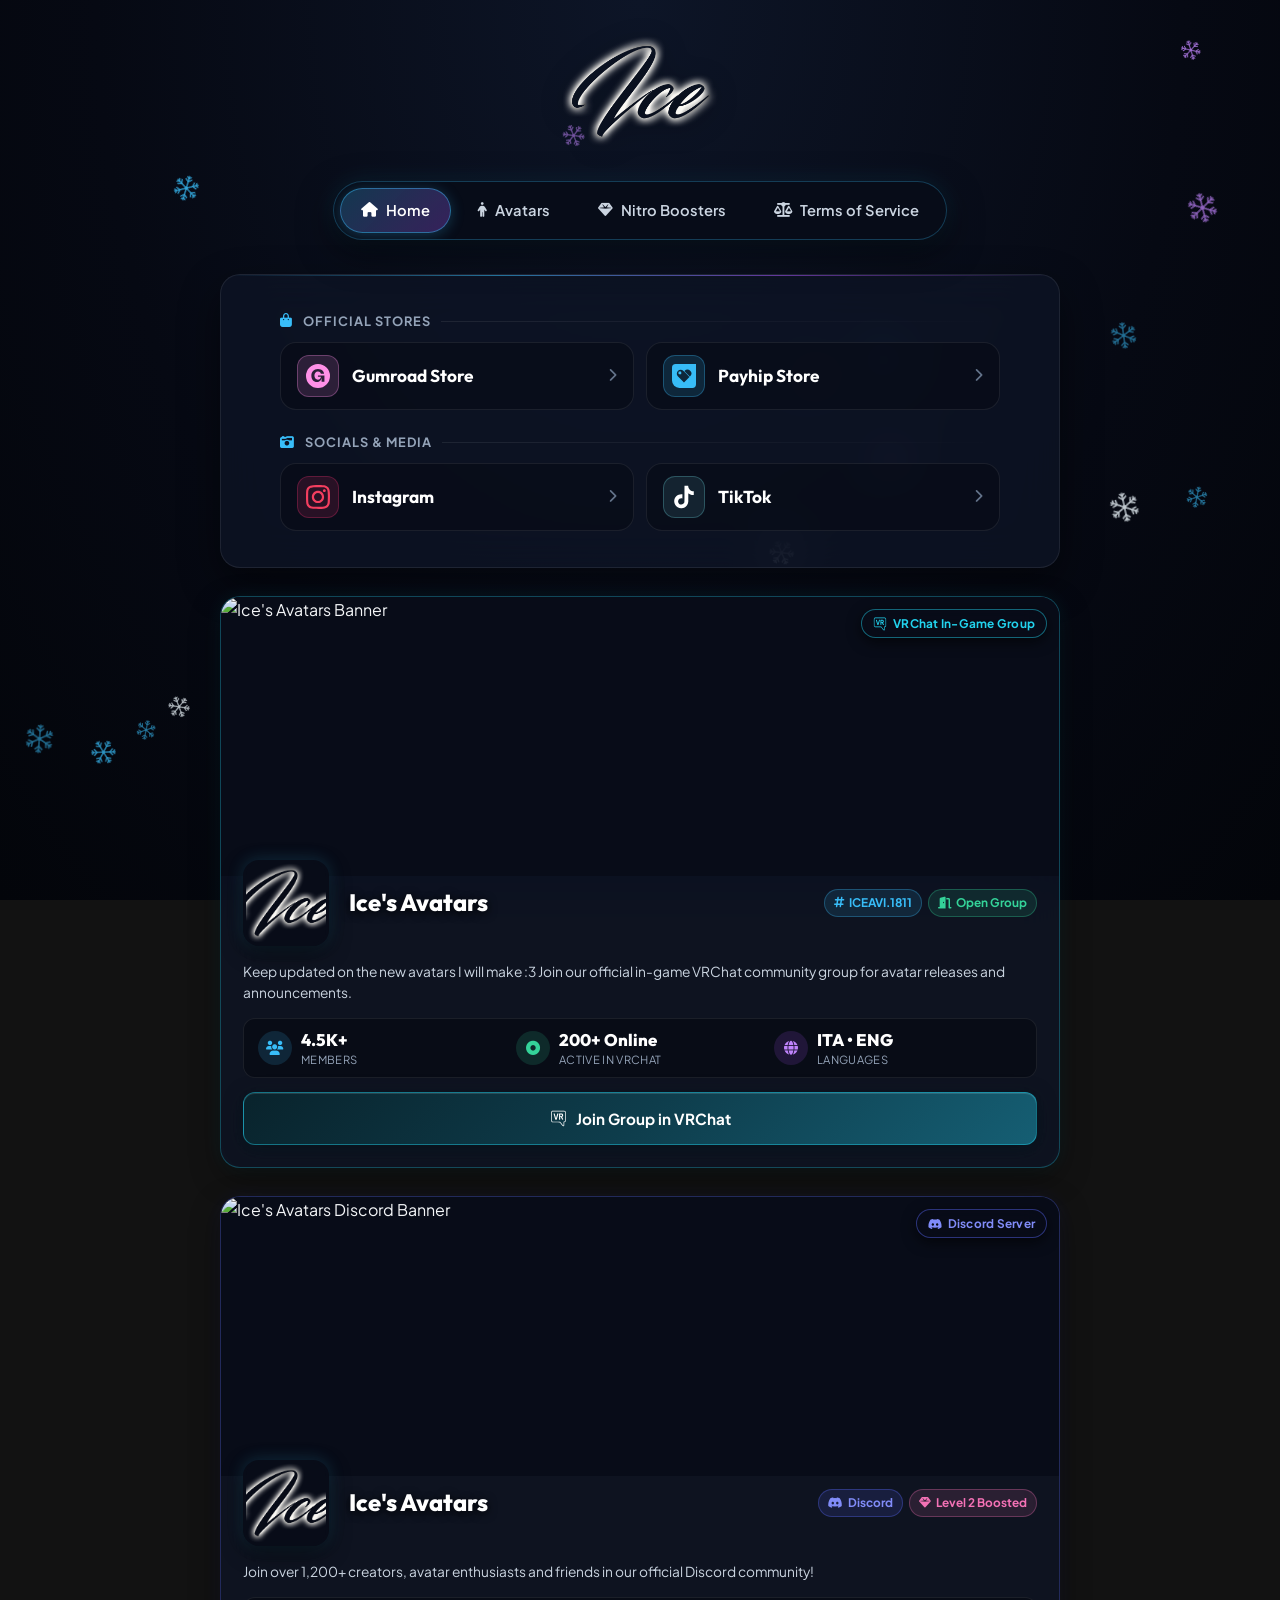
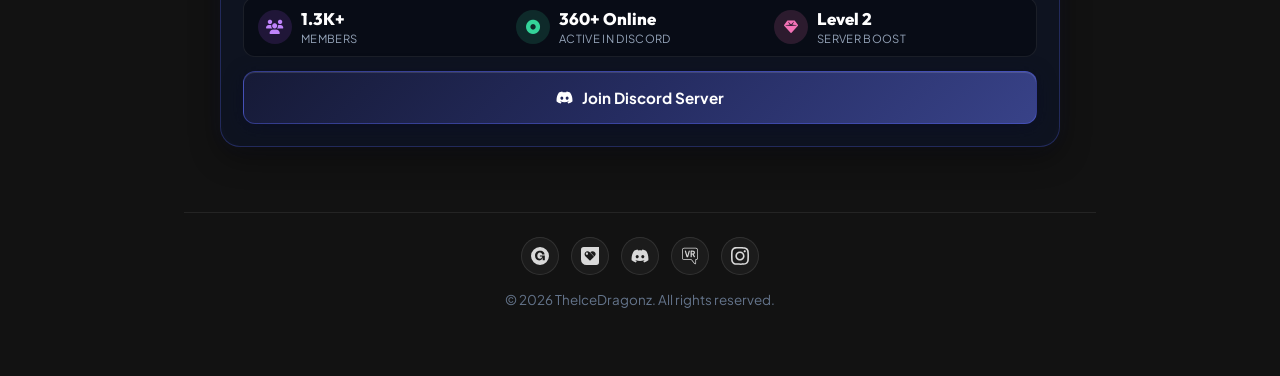
==== commit b1b834fc: "VRChat" ====
--- a/Site/index.html
+++ b/Site/index.html
@@ -229,7 +229,7 @@
                                 <i class="fa-solid fa-circle-dot"></i>
                             </div>
                             <div class="world-stat-info">
-                                <span class="world-stat-val">80+ Online</span>
+                                <span class="world-stat-val">200+ Online</span>
                                 <span class="world-stat-lbl">Active in VRChat</span>
                             </div>
                         </div>
@@ -286,7 +286,7 @@
                                 <div class="group-meta-badges">
                                     <span class="group-tag-badge discord"><i class="fa-brands fa-discord"></i>
                                         Discord</span>
-                                    <span class="group-boost-badge"><i class="fa-solid fa-gem"></i> Level 2
+                                    <span class="group-boost-badge" id="discord-boost-badge"><i class="fa-solid fa-gem"></i> Level 2
                                         Boosted</span>
                                 </div>
                             </div>
@@ -295,7 +295,7 @@
 
                     
                     <p class="group-desc-text">
-                        Join over 2,200+ creators, avatar enthusiasts and friends in our official Discord community!
+                        Join over <span id="discord-desc-count">1,200+</span> creators, avatar enthusiasts and friends in our official Discord community!
                     </p>
 
                     
@@ -305,7 +305,7 @@
                                 <i class="fa-solid fa-users"></i>
                             </div>
                             <div class="world-stat-info">
-                                <span class="world-stat-val">2.2K+</span>
+                                <span class="world-stat-val" id="discord-member-count">1.3K+</span>
                                 <span class="world-stat-lbl">Members</span>
                             </div>
                         </div>
@@ -315,7 +315,7 @@
                                 <i class="fa-solid fa-circle-dot"></i>
                             </div>
                             <div class="world-stat-info">
-                                <span class="world-stat-val">340+ Online</span>
+                                <span class="world-stat-val" id="discord-online-count">360+ Online</span>
                                 <span class="world-stat-lbl">Active in Discord</span>
                             </div>
                         </div>
@@ -325,7 +325,7 @@
                                 <i class="fa-solid fa-gem"></i>
                             </div>
                             <div class="world-stat-info">
-                                <span class="world-stat-val">Level 2</span>
+                                <span class="world-stat-val" id="discord-boost-tier">Level 2</span>
                                 <span class="world-stat-lbl">Server Boost</span>
                             </div>
                         </div>
--- a/Site/css/style.css
+++ b/Site/css/style.css
@@ -802,6 +802,7 @@
     display: flex;
     flex-direction: column;
     min-width: 0;
+    gap: 2px;
 }
 
 .world-stat-val {
@@ -809,7 +810,7 @@
     font-size: clamp(0.92rem, 2.2vw, 1.05rem);
     font-weight: 800;
     color: #ffffff;
-    line-height: 1.1;
+    line-height: 1.2;
     white-space: nowrap;
 }
 
@@ -818,7 +819,7 @@
     color: var(--text-muted);
     text-transform: uppercase;
     letter-spacing: 0.03em;
-    white-space: nowrap;
+    line-height: 1.25;
 }
 
 .btn-world-launch {
@@ -2901,6 +2902,10 @@
         display: none !important;
     }
 
+    .link-card-title {
+        font-size: clamp(0.85rem, 2vw, 0.96rem);
+    }
+
     .back-to-top-btn {
         bottom: 20px;
         right: 18px;
@@ -3026,6 +3031,36 @@
         grid-template-columns: 1fr;
     }
 
+    .link-card {
+        padding: 10px 12px;
+        gap: 8px;
+    }
+
+    .link-card-left {
+        gap: 10px;
+    }
+
+    .link-card-icon {
+        width: 38px;
+        height: 38px;
+        font-size: 1.1rem;
+    }
+
+    .link-card-title {
+        font-size: clamp(0.78rem, 2.4vw, 0.84rem);
+        line-height: 1.25;
+        gap: 6px;
+    }
+
+    .link-card-badge {
+        font-size: 0.62rem;
+        padding: 1px 6px;
+    }
+
+    .link-card-desc {
+        font-size: 0.74rem;
+    }
+
     .tos-summary-matrix {
         grid-template-columns: 1fr;
     }
@@ -3162,26 +3197,57 @@
     }
 
     .world-stats-grid {
+        display: grid;
+        grid-template-columns: repeat(3, 1fr);
         gap: 6px;
-        padding: 8px 10px;
+        padding: 10px 6px;
     }
 
     .world-stat-item {
+        flex-direction: column;
+        align-items: center;
+        text-align: center;
         gap: 6px;
+        min-width: 0;
+        padding: 2px;
     }
 
     .world-stat-icon {
-        width: 28px;
-        height: 28px;
-        font-size: 0.78rem;
+        width: 30px;
+        height: 30px;
+        font-size: 0.8rem;
+        flex-shrink: 0;
+        margin: 0 auto;
+    }
+
+    .world-stat-info {
+        display: flex;
+        flex-direction: column;
+        align-items: center;
+        text-align: center;
+        gap: 3px;
+        width: 100%;
+        min-width: 0;
     }
 
     .world-stat-val {
-        font-size: 0.82rem;
+        font-size: clamp(0.76rem, 2.3vw, 0.84rem);
+        line-height: 1.2;
+        white-space: nowrap;
+        text-align: center;
+        overflow: hidden;
+        text-overflow: ellipsis;
+        max-width: 100%;
     }
 
     .world-stat-lbl {
-        font-size: 0.62rem;
+        font-size: clamp(0.56rem, 1.8vw, 0.64rem);
+        line-height: 1.25;
+        white-space: normal;
+        text-align: center;
+        word-break: break-word;
+        letter-spacing: 0.02em;
+        max-width: 100%;
     }
 }
 
@@ -3199,4 +3265,16 @@
     .brand-title {
         font-size: 1.55rem;
     }
+
+    .link-card-title {
+        font-size: 0.74rem;
+    }
+
+    .world-stat-val {
+        font-size: 0.72rem;
+    }
+
+    .world-stat-lbl {
+        font-size: 0.54rem;
+    }
 }
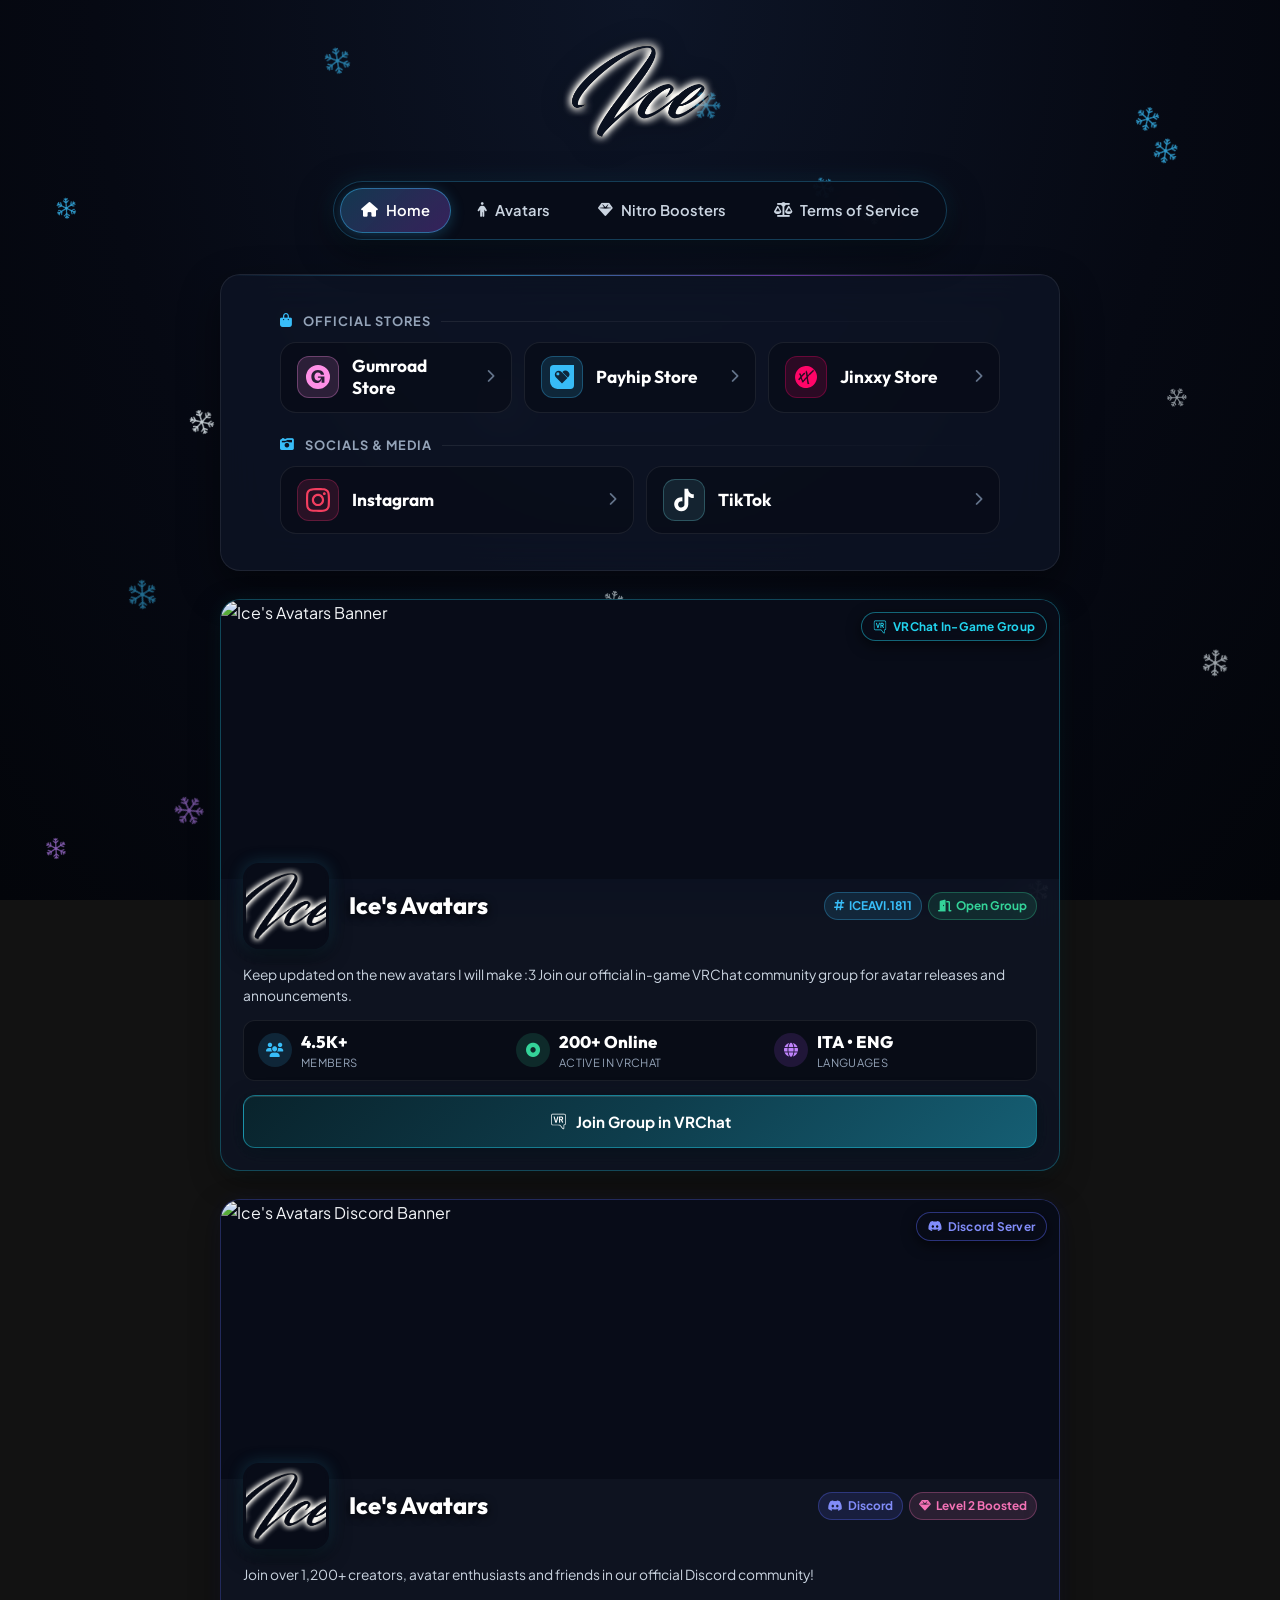
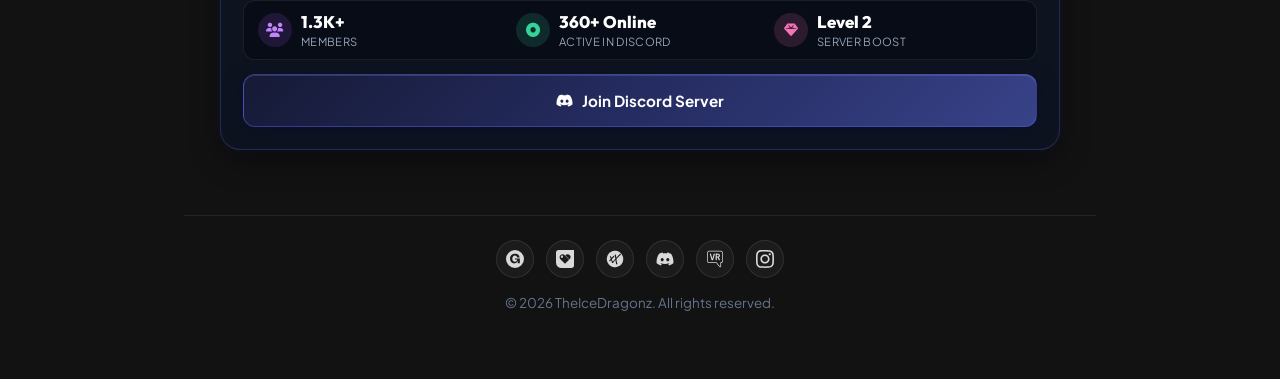
==== commit 024aba2a: "Jinxxy Link" ====
--- a/Site/index.html
+++ b/Site/index.html
@@ -121,6 +121,24 @@
                                 </div>
                                 <i class="fa-solid fa-chevron-right link-card-arrow"></i>
                             </a>
+
+                            <a href="https://jinxxy.com/TheIceDragonz" class="link-card jinxxy" target="_blank"
+                                rel="noopener noreferrer">
+                                <div class="link-card-left">
+                                    <div class="link-card-icon jinxxy">
+                                        <img src="icons/Jinxxy.svg" alt="Jinxxy" class="link-icon-img"
+                                            onload="this.nextElementSibling.style.display='none';"
+                                            onerror="this.remove();" loading="lazy">
+                                        <i class="fa-solid fa-store"></i>
+                                    </div>
+                                    <div class="link-card-text">
+                                        <div class="link-card-title">
+                                            Jinxxy Store
+                                        </div>
+                                    </div>
+                                </div>
+                                <i class="fa-solid fa-chevron-right link-card-arrow"></i>
+                            </a>
                         </div>
                     </div>
 
@@ -355,6 +373,11 @@
                         class="footer-social-btn payhip" title="Payhip Store" aria-label="Payhip Store">
                         <img src="icons/payhip.svg" alt="Payhip" class="footer-svg-icon" onerror="this.remove();">
                         <i class="fa-solid fa-cart-shopping"></i>
+                    </a>
+                    <a href="https://jinxxy.com/TheIceDragonz" target="_blank" rel="noopener noreferrer"
+                        class="footer-social-btn jinxxy" title="Jinxxy Store" aria-label="Jinxxy Store">
+                        <img src="icons/Jinxxy.svg" alt="Jinxxy" class="footer-svg-icon" onerror="this.remove();">
+                        <i class="fa-solid fa-store"></i>
                     </a>
                     <a href="https://discord.com/invite/yf8vG5Ddcb" target="_blank" rel="noopener noreferrer"
                         class="footer-social-btn discord" title="Discord Server" aria-label="Discord Server">
--- a/Site/css/style.css
+++ b/Site/css/style.css
@@ -31,11 +31,13 @@
     --discord-hover: #4752c4;
     --gumroad-gradient: linear-gradient(135deg, #ff90e8 0%, #ff4b91 100%);
     --payhip-gradient: linear-gradient(135deg, #38bdf8 0%, #2563eb 100%);
+    --jinxxy-gradient: linear-gradient(135deg, #f40468 0%, #e601c0 100%);
     --nitro-gradient: linear-gradient(135deg, #f43f5e 0%, #ec4899 50%, #8b5cf6 100%);
 
     
     --filter-gumroad: brightness(0) saturate(100%) invert(87%) sepia(26%) saturate(3596%) hue-rotate(279deg) brightness(103%) contrast(102%);
     --filter-payhip: brightness(0) saturate(100%) invert(73%) sepia(65%) saturate(3084%) hue-rotate(167deg) brightness(98%) contrast(98%);
+    --filter-jinxxy: brightness(0) saturate(100%) invert(20%) sepia(97%) saturate(5800%) hue-rotate(328deg) brightness(98%) contrast(106%);
     --filter-discord: brightness(0) saturate(100%) invert(55%) sepia(32%) saturate(1237%) hue-rotate(199deg) brightness(100%) contrast(96%);
     --filter-vrchat: brightness(0) saturate(100%) invert(80%) sepia(20%) saturate(4188%) hue-rotate(147deg) brightness(94%) contrast(99%);
     --filter-instagram: brightness(0) saturate(100%) invert(37%) sepia(81%) saturate(3458%) hue-rotate(328deg) brightness(99%) contrast(93%);
@@ -423,6 +425,11 @@
     box-shadow: 0 8px 24px rgba(56, 189, 248, 0.15);
 }
 
+.link-card.jinxxy:hover {
+    border-color: rgba(244, 4, 104, 0.45);
+    box-shadow: 0 8px 24px rgba(244, 4, 104, 0.18);
+}
+
 .link-card.discord:hover {
     border-color: rgba(88, 101, 242, 0.45);
     box-shadow: 0 8px 24px var(--discord-glow);
@@ -504,6 +511,17 @@
 .link-card-icon.payhip img,
 .link-card-icon.payhip .link-icon-img {
     filter: var(--filter-payhip);
+}
+
+.link-card-icon.jinxxy {
+    background: rgba(244, 4, 104, 0.15);
+    color: #f40468;
+    border: 1px solid rgba(244, 4, 104, 0.3);
+}
+
+.link-card-icon.jinxxy img,
+.link-card-icon.jinxxy .link-icon-img {
+    filter: var(--filter-jinxxy);
 }
 
 .link-card-icon.discord {
@@ -2458,6 +2476,19 @@
     box-shadow: 0 6px 20px rgba(56, 189, 248, 0.25);
 }
 
+.btn-store.jinxxy {
+    background: linear-gradient(135deg, rgba(244, 4, 104, 0.15) 0%, rgba(230, 1, 192, 0.22) 100%);
+    border-color: rgba(244, 4, 104, 0.35);
+    color: #f40468;
+}
+
+.btn-store.jinxxy:hover {
+    background: linear-gradient(135deg, rgba(244, 4, 104, 0.25) 0%, rgba(230, 1, 192, 0.35) 100%);
+    border-color: rgba(244, 4, 104, 0.6);
+    transform: translateY(-2px);
+    box-shadow: 0 6px 20px rgba(244, 4, 104, 0.25);
+}
+
 .btn-store:active {
     transform: scale(0.98);
 }
@@ -2828,6 +2859,18 @@
     filter: var(--filter-payhip) drop-shadow(0 0 6px rgba(56, 189, 248, 0.7));
 }
 
+.footer-social-btn.jinxxy:hover {
+    color: #f40468;
+    background: rgba(244, 4, 104, 0.18);
+    border-color: rgba(244, 4, 104, 0.45);
+    transform: translateY(-2px);
+    box-shadow: 0 4px 12px rgba(244, 4, 104, 0.25);
+}
+
+.footer-social-btn.jinxxy:hover .footer-svg-icon {
+    filter: var(--filter-jinxxy) drop-shadow(0 0 6px rgba(244, 4, 104, 0.7));
+}
+
 .footer-social-btn.discord:hover {
     color: #818cf8;
     background: rgba(88, 101, 242, 0.18);
@@ -3031,6 +3074,11 @@
         grid-template-columns: 1fr;
     }
 
+    .stores-grid {
+        flex-direction: column;
+        gap: 9px;
+    }
+
     .link-card {
         padding: 10px 12px;
         gap: 8px;
